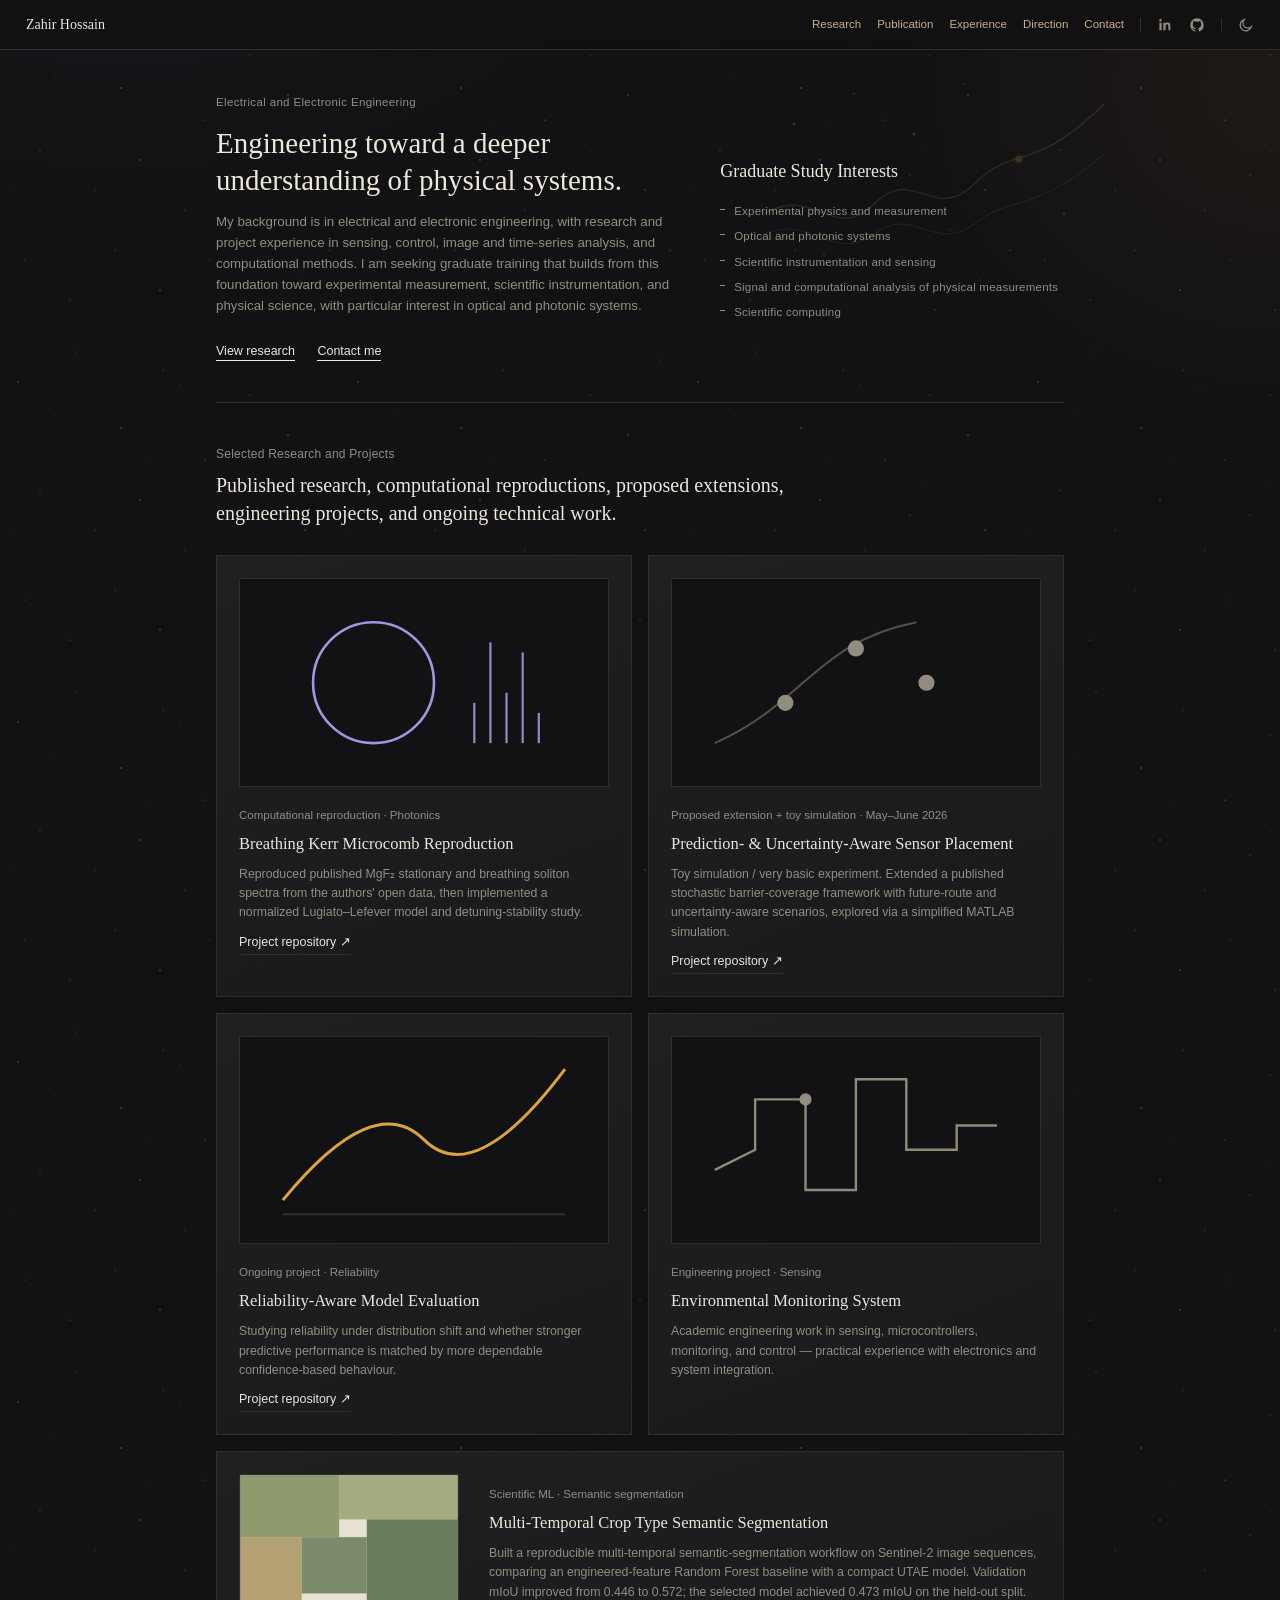
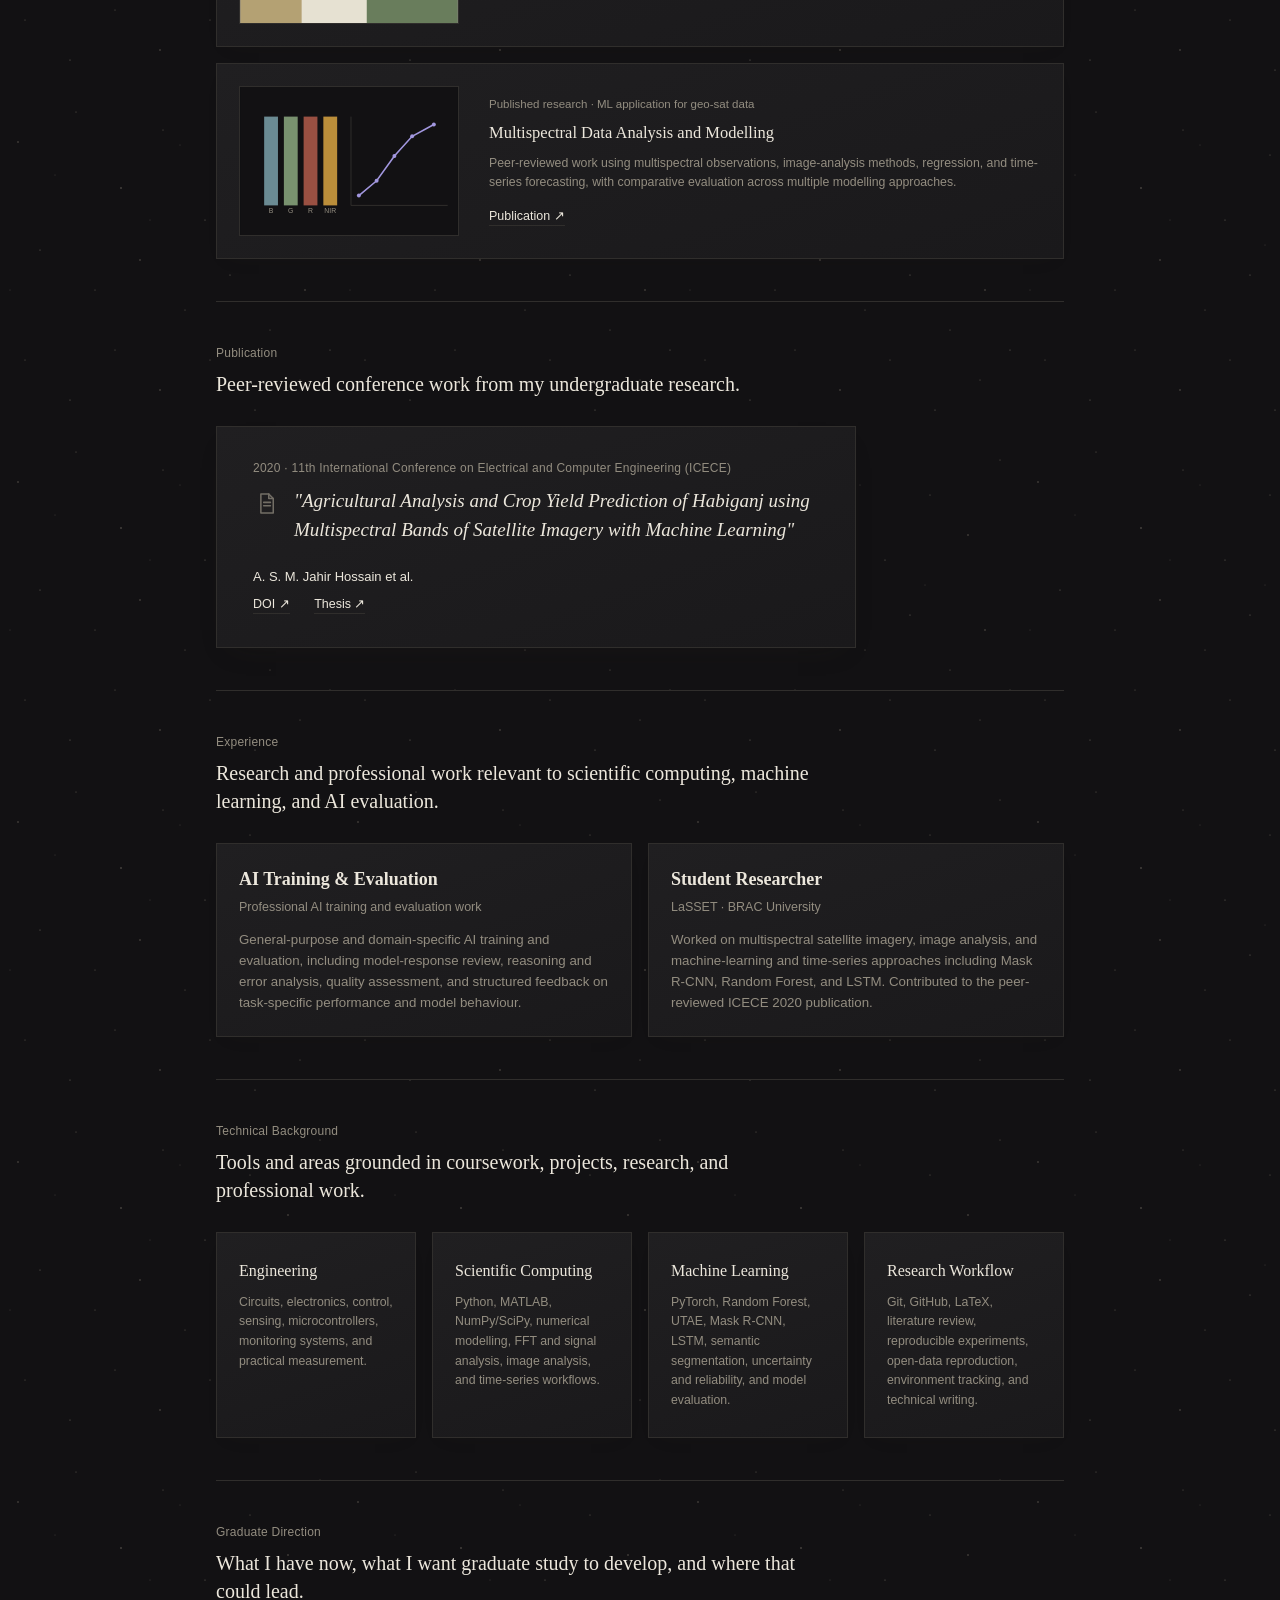
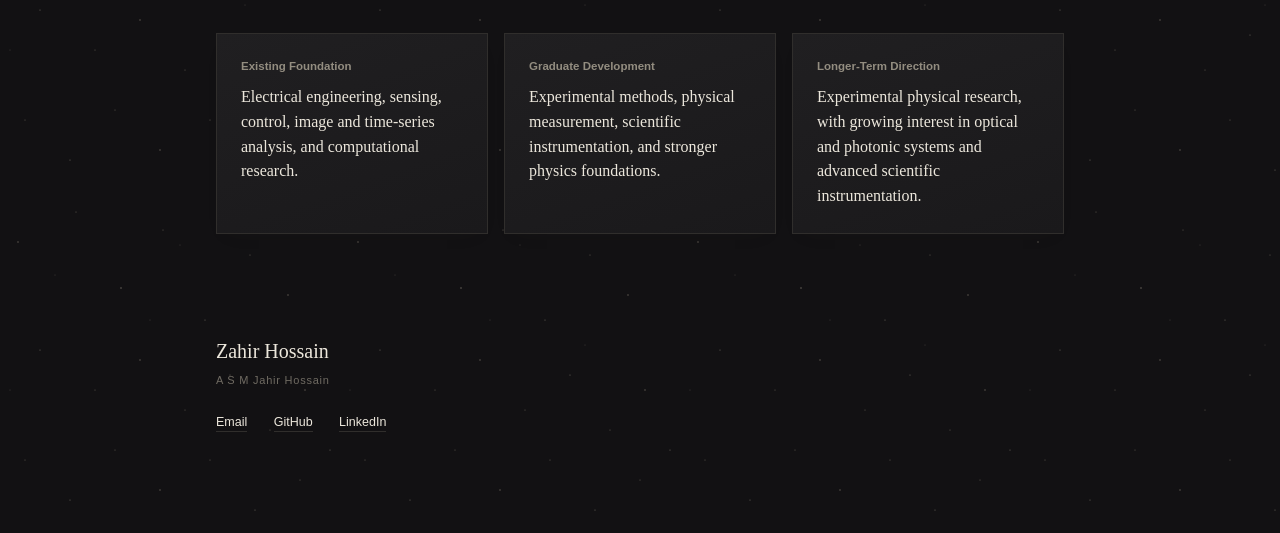
==== index.html @ 8ed525c3 "Refine publication icon and footer name styling" ====
<!DOCTYPE html>
<html lang="en" data-theme="dark">
<head>
<meta charset="UTF-8">
<title>Zahir Hossain</title>
<style>
  :root{
    --bg:#f1e9d3;
    --bg-2:#ebe0c1;
    --panel:#f9f4e5;
    --panel-2:#f5eeda;
    --ink:#2b2216;
    --ink-soft:#6b5c42;
    --rule:#ddd0ac;
    --sage:#5b7360;
    --violet:#7266ab;
    --amber:#a1702e;
    --clayblue:#4f6a72;
  }
  html[data-theme="dark"]{
    --bg:#121113;
    --bg-2:#0c0b0d;
    --panel:#1a191b;
    --panel-2:#201f21;
    --ink:#ece7dc;
    --ink-soft:#938d80;
    --rule:#302e2c;
    --sage:#8ba87f;
    --violet:#a297df;
    --amber:#d9a441;
    --clayblue:#7ba0aa;
  }
  *{box-sizing:border-box;}
  html{scroll-behavior:smooth;}
  body{
    margin:0;color:var(--ink);font-family:-apple-system,"Helvetica Neue",Arial,sans-serif;line-height:1.5;
    background:
      radial-gradient(ellipse 900px 500px at 10% -10%, rgba(114,102,171,0.06), transparent 55%),
      radial-gradient(ellipse 700px 600px at 100% 10%, rgba(184,133,58,0.07), transparent 55%),
      var(--bg);
    background-attachment:fixed;
    transition:background-color .2s, color .2s;
    position:relative;
  }
  body::before{
    content:"";position:absolute;top:0;left:0;right:0;bottom:0;z-index:0;pointer-events:none;
    opacity:0.1;
    background-image:url("[data-uri]");
    background-repeat:repeat;
    background-size:150px 150px;
    mix-blend-mode:multiply;
  }
  body::after{
    content:"";position:absolute;top:0;left:0;right:0;bottom:0;z-index:0;pointer-events:none;
    background:
      radial-gradient(ellipse 70% 50% at 8% 12%, rgba(120,90,45,0.06), transparent 60%),
      radial-gradient(ellipse 60% 45% at 92% 85%, rgba(120,90,45,0.05), transparent 60%),
      radial-gradient(ellipse 55% 40% at 88% 15%, rgba(120,90,45,0.04), transparent 55%),
      radial-gradient(ellipse 90% 70% at 50% 100%, transparent 50%, rgba(90,70,35,0.08) 100%),
      radial-gradient(ellipse 90% 70% at 50% 0%, transparent 50%, rgba(90,70,35,0.06) 100%),
      radial-gradient(ellipse 75% 100% at 0% 50%, transparent 55%, rgba(90,70,35,0.05) 100%),
      radial-gradient(ellipse 75% 100% at 100% 50%, transparent 55%, rgba(90,70,35,0.05) 100%);
  }
  html[data-theme="dark"] body::after{background:none;}
  html[data-theme="dark"] body::before{
    opacity:0.9;
    mix-blend-mode:normal;
    background-image:url("[data-uri]");
    background-repeat:repeat;
    background-size:360px 360px;
  }
  html[data-theme="dark"] body::before{
    opacity:0.65;
    background-image:url("[data-uri]");
    background-repeat:repeat;
    background-size:340px 340px;
  }
  .topnav, .wrap{position:relative;z-index:1;}
  .wrap{max-width:900px;margin:0 auto;padding:0 26px;}
  a{color:inherit;}

  /* ===== top sticky nav ===== */
  .topnav{
    position:sticky;top:0;z-index:20;
    display:flex;justify-content:space-between;align-items:center;
    padding:14px 26px;
    background:rgba(242,240,234,0.82);
    backdrop-filter:blur(10px);
    -webkit-backdrop-filter:blur(10px);
    border-bottom:1px solid var(--rule);
  }
  html[data-theme="dark"] .topnav{background:rgba(18,17,19,0.82);}
  .topnav .name{font-family:"Iowan Old Style",Georgia,serif;font-size:14px;white-space:nowrap;}
  .topnav nav{display:flex;align-items:center;gap:16px;font-size:11.5px;flex-wrap:wrap;}
  .topnav nav a{text-decoration:none;color:#5b4636;}
  .topnav nav a:hover{color:#3f2f22;}
  html[data-theme="dark"] .topnav nav a{color:#c9ad8b;}
  html[data-theme="dark"] .topnav nav a:hover{color:#ecd9bc;}
  .topnav nav .sep{width:1px;height:14px;background:var(--rule);}
  .icon-link{display:flex;align-items:center;}
  .icon-link svg{width:16px;height:16px;fill:var(--ink-soft);stroke:none;}
  .icon-link:hover svg{fill:var(--ink);}
  .theme-toggle{
    background:none;border:none;cursor:pointer;padding:0;
    display:flex;align-items:center;justify-content:center;
  }
  .theme-toggle svg{width:16px;height:16px;stroke:var(--ink-soft);}
  .theme-toggle:hover svg{stroke:var(--ink);}

  main{padding:0;}

  .hero{padding:44px 0 40px;max-width:900px;position:relative;}
  .hero-grid{display:grid;grid-template-columns:1.35fr 1fr;gap:40px;align-items:stretch;position:relative;}
  .hero-left{max-width:560px;}
  .hero .field{font-size:11.5px;color:var(--ink-soft);letter-spacing:0.03em;margin:0 0 14px;}
  .hero h1{font-family:"Iowan Old Style",Georgia,serif;font-size:clamp(24px,3vw,29px);font-weight:400;line-height:1.28;margin:0 0 12px;}
  .hero p.lede{font-size:13.3px;color:var(--ink-soft);margin:0 0 22px;line-height:1.58;}
  .hero .cta a{font-size:12.5px;text-decoration:none;margin-right:18px;border-bottom:1px solid var(--ink);padding-bottom:2px;}

  .hero-right{position:relative;padding-top:64px;display:flex;flex-direction:column;justify-content:flex-start;}
  .hero-right .grad-wave{
    position:absolute;top:-30px;right:-40px;width:340px;height:220px;
    opacity:0.22;pointer-events:none;z-index:0;
  }
  .hero-right .grad-tag{
    position:relative;z-index:1;
    font-family:"Iowan Old Style",Georgia,serif;font-size:18px;color:var(--ink);
    margin:0 0 18px;
  }
    .hero .interests{position:relative;z-index:1;display:flex;flex-direction:column;gap:8px;padding:0;list-style:none;margin:0;}
  .hero .interests li{
    font-size:11.5px;color:var(--ink-soft);letter-spacing:0.02em;
    padding-left:14px;position:relative;
  }
  .hero .interests li::before{content:"";position:absolute;left:0;top:6px;width:5px;height:1px;background:var(--ink-soft);}

  section{padding:42px 0;border-top:1px solid var(--rule);}
  .section-label{font-size:12px;color:var(--ink-soft);margin:0 0 8px;letter-spacing:0.02em;}
  .section-title{font-family:"Iowan Old Style",Georgia,serif;font-size:20px;font-weight:400;margin:0 0 28px;max-width:600px;line-height:1.4;}

  @media (max-width:760px){
    .hero-grid{grid-template-columns:1fr;}
    .hero-right .grad-wave{display:none;}
  }

  .entries{display:grid;grid-template-columns:1fr 1fr;gap:16px;}
  .entry{
    background:linear-gradient(160deg,var(--panel-2),var(--panel));
    border:1px solid var(--rule);padding:22px;display:flex;flex-direction:column;
    box-shadow:0 8px 18px -14px rgba(40,35,25,0.25);
  }
  .entry.wide{grid-column:1/-1;flex-direction:row;gap:30px;align-items:center;}
  .entry .diagram{width:100%;aspect-ratio:16/9;background:var(--bg);border:1px solid var(--rule);display:flex;align-items:center;justify-content:center;margin-bottom:20px;box-shadow:inset 0 1px 3px rgba(0,0,0,0.04);}
  .entry.wide .diagram{width:220px;height:150px;aspect-ratio:auto;flex:none;margin-bottom:0;}
  .entry .diagram svg,.entry .diagram .imgs{width:88%;height:88%;}
  .entry.wide .diagram svg,.entry.wide .diagram .imgs{width:100%;height:100%;}
  .entry .cat{font-size:11.5px;color:var(--ink-soft);margin-bottom:8px;}
  .entry h3{font-family:"Iowan Old Style",Georgia,serif;font-size:16.5px;font-weight:400;margin:0 0 8px;}
  .entry p{font-size:12.3px;line-height:1.58;color:var(--ink-soft);margin:0 0 10px;}
  .entry a.link{font-size:12.5px;text-decoration:none;border-bottom:1px solid var(--rule);padding-bottom:2px;align-self:flex-start;}
  .imgs{display:grid;grid-template-columns:1fr 1fr;gap:1px;background:var(--rule);width:100%;height:100%;}
  .imgs img{width:100%;height:100%;object-fit:cover;display:block;}
  .imgs.muted img{filter:grayscale(1) contrast(1.08) brightness(1.05) sepia(0.18);opacity:0.9;}

  .pub{
    max-width:640px;background:linear-gradient(160deg,var(--panel-2),var(--panel));
    border:1px solid var(--rule);padding:32px 36px;position:relative;
    box-shadow:0 12px 28px -16px rgba(40,35,25,0.25);
  }
  .pub .venue-year{font-size:12px;color:var(--ink-soft);margin:0 0 10px;letter-spacing:0.02em;}
  .pub h3{font-family:"Iowan Old Style",Georgia,serif;font-style:italic;font-size:19px;font-weight:400;line-height:1.5;margin:0 0 10px;}
  .pub .paper-title{display:flex;align-items:flex-start;gap:14px;}
  .pub .paper-icon{width:27px;height:27px;flex:0 0 27px;margin-top:3px;color:var(--ink-soft);opacity:.72;}
  .pub .paper-icon svg{width:100%;height:100%;fill:none;stroke:currentColor;stroke-width:1.35;stroke-linecap:round;stroke-linejoin:round;}
  .pub .paper-title h3{margin:0 0 10px;}
  .pub .authors{font-size:13px;color:var(--ink);margin-bottom:4px;}
  .pub .meta{font-size:12.5px;color:var(--ink-soft);margin-bottom:18px;}
  .pub .links a{font-size:12.5px;text-decoration:none;border-bottom:1px solid var(--rule);padding-bottom:2px;margin-right:20px;}

  .exp-grid{display:grid;grid-template-columns:1fr 1fr;gap:16px;}
  .exp-item{background:linear-gradient(160deg,var(--panel-2),var(--panel));border:1px solid var(--rule);padding:22px;box-shadow:0 8px 18px -14px rgba(40,35,25,0.25);position:relative;}
  .exp-item .role{font-family:"Iowan Old Style",Georgia,serif;font-size:18px;margin:0 0 4px;}
  .exp-item .org{font-size:12.5px;color:var(--ink-soft);margin-bottom:12px;}
  .exp-item p{font-size:13.3px;color:var(--ink-soft);line-height:1.6;margin:0;}

  .background-grid{display:grid;grid-template-columns:repeat(4,1fr);gap:16px;}
  .bg-item{background:linear-gradient(160deg,var(--panel-2),var(--panel));border:1px solid var(--rule);padding:26px 22px;box-shadow:0 8px 18px -14px rgba(40,35,25,0.25);}
  .bg-item h4{font-family:"Iowan Old Style",Georgia,serif;font-size:16px;margin:0 0 10px;font-weight:400;}
  .bg-item p{font-size:12.3px;color:var(--ink-soft);line-height:1.6;margin:0;}

  .direction-list{display:grid;grid-template-columns:repeat(3,1fr);gap:16px;}
  .direction-list > div{background:linear-gradient(160deg,var(--panel-2),var(--panel));border:1px solid var(--rule);padding:24px;box-shadow:0 8px 18px -14px rgba(40,35,25,0.25);}
  .direction-list h4{font-size:11.5px;color:var(--ink-soft);margin:0 0 10px;}
  .direction-list p{font-family:"Iowan Old Style",Georgia,serif;font-size:16px;margin:0;line-height:1.55;}

  footer{padding:60px 0 100px;position:relative;}
  footer .name{font-family:"Iowan Old Style",Georgia,serif;font-size:20px;margin:0 0 6px;}
  footer .alt-name{font-size:11px;letter-spacing:.07em;color:var(--ink-soft);opacity:.72;margin:0 0 20px;}
  footer .role{font-size:12.5px;color:var(--ink-soft);margin-bottom:22px;}
  footer a{font-size:12.5px;text-decoration:none;border-bottom:1px solid var(--rule);padding-bottom:2px;margin-right:22px;}

  @media (max-width:900px){
    .entries,.exp-grid,.background-grid{grid-template-columns:1fr;}
    .entry.wide{flex-direction:column;align-items:flex-start;}
    .direction-list{grid-template-columns:1fr;}
    .topnav{flex-direction:column;align-items:flex-start;gap:12px;}
    .topnav nav{gap:14px;}
  }
</style>
</head>
<body>

<header class="topnav">
  <div class="name">Zahir Hossain</div>
  <nav>
    <a href="#research">Research</a>
    <a href="#publication">Publication</a>
    <a href="#experience">Experience</a>
    <a href="#direction">Direction</a>
    <a href="#contact">Contact</a>
    <span class="sep"></span>
    <a class="icon-link" href="https://bd.linkedin.com/in/jahir-hossain" aria-label="LinkedIn">
      <svg viewBox="0 0 24 24"><path d="M6.94 8.5H3.56V20h3.38V8.5ZM5.25 6.94a1.94 1.94 0 1 0 0-3.88 1.94 1.94 0 0 0 0 3.88ZM20.44 20h-3.38v-5.9c0-1.4-.03-3.2-1.95-3.2-1.96 0-2.26 1.53-2.26 3.1V20h-3.38V8.5h3.24v1.57h.05c.45-.85 1.56-1.75 3.21-1.75 3.43 0 4.06 2.26 4.06 5.2V20Z"/></svg>
    </a>
    <a class="icon-link" href="https://github.com/Zahir-Hossain" aria-label="GitHub">
      <svg viewBox="0 0 24 24"><path d="M12 2C6.48 2 2 6.58 2 12.2c0 4.5 2.87 8.32 6.84 9.67.5.1.68-.22.68-.49v-1.9c-2.78.62-3.37-1.38-3.37-1.38-.46-1.2-1.11-1.52-1.11-1.52-.9-.63.07-.62.07-.62 1 .07 1.53 1.05 1.53 1.05.89 1.56 2.34 1.11 2.91.85.09-.66.35-1.11.63-1.37-2.22-.26-4.56-1.14-4.56-5.06 0-1.12.39-2.03 1.03-2.75-.1-.26-.45-1.32.1-2.75 0 0 .84-.28 2.75 1.05a9.3 9.3 0 0 1 5 0c1.9-1.33 2.74-1.05 2.74-1.05.56 1.43.21 2.49.1 2.75.65.72 1.03 1.63 1.03 2.75 0 3.93-2.35 4.79-4.58 5.05.36.32.68.94.68 1.9v2.82c0 .27.18.6.69.49A10.02 10.02 0 0 0 22 12.2C22 6.58 17.52 2 12 2Z"/></svg>
    </a>
    <span class="sep"></span>
    <button class="theme-toggle" id="themeToggle" aria-label="Toggle dark mode" type="button">
      <svg id="iconSun" viewBox="0 0 24 24" fill="none" stroke-width="1.8" stroke-linecap="round"><circle cx="12" cy="12" r="4.2"/><path d="M12 2.5v2.4M12 19v2.4M4.9 4.9l1.7 1.7M17.4 17.4l1.7 1.7M2.5 12h2.4M19 12h2.4M4.9 19l1.7-1.7M17.4 6.6l1.7-1.7"/></svg>
      <svg id="iconMoon" viewBox="0 0 24 24" fill="none" stroke-width="1.8" stroke-linecap="round" style="display:none;"><path d="M20 14.5A8.5 8.5 0 1 1 9.5 4a6.6 6.6 0 0 0 10.5 10.5Z"/></svg>
    </button>
  </nav>
</header>

<div class="wrap">
  <main>

    <div class="hero">
      <div class="hero-grid">
        <div class="hero-left">
          <p class="field">Electrical and Electronic Engineering</p>
          <h1>Engineering toward a deeper understanding of physical systems.</h1>
          <p class="lede">My background is in electrical and electronic engineering, with research and project experience in sensing, control, image and time-series analysis, and computational methods. I am seeking graduate training that builds from this foundation toward experimental measurement, scientific instrumentation, and physical science, with particular interest in optical and photonic systems.</p>
          <div class="cta">
            <a href="#research">View research</a>
            <a href="mailto:hossainzahir2009@gmail.com">Contact me</a>
          </div>
        </div>
        <div class="hero-right">
          <svg class="grad-wave" viewBox="0 0 340 220" preserveAspectRatio="none">
            <defs>
              <filter id="photonGlow" x="-100%" y="-100%" width="300%" height="300%">
                <feGaussianBlur stdDeviation="2.2" result="blur"/>
                <feMerge><feMergeNode in="blur"/><feMergeNode in="SourceGraphic"/></feMerge>
              </filter>
            </defs>
            <path d="M0,150 C50,120 70,180 110,140 C150,100 170,160 210,120 C250,80 270,110 340,40"
              fill="none" stroke="#938d80" stroke-width="1.3" opacity="0.85"/>
            <path d="M0,170 C50,150 70,200 110,170 C150,140 170,190 210,160 C250,130 270,150 340,90"
              fill="none" stroke="#938d80" stroke-width="0.9" opacity="0.7"/>
            <circle cx="255" cy="95" r="3.2" fill="#d9a441" filter="url(#photonGlow)"/>
            <g fill="#938d80">
              <circle cx="30" cy="60" r="1.4"/><circle cx="90" cy="30" r="1.1"/>
              <circle cx="150" cy="70" r="1.5"/><circle cx="200" cy="20" r="1.1"/>
              <circle cx="300" cy="150" r="1.4"/><circle cx="60" cy="190" r="1.1"/>
            </g>
          </svg>
          <p class="grad-tag">Graduate Study Interests</p>
          <ul class="interests">
            <li>Experimental physics and measurement</li>
            <li>Optical and photonic systems</li>
            <li>Scientific instrumentation and sensing</li>
            <li>Signal and computational analysis of physical measurements</li>
            <li>Scientific computing</li>
          </ul>
        </div>
      </div>
    </div>

    <section id="research">
      <p class="section-label">Selected Research and Projects</p>
      <h2 class="section-title">Published research, computational reproductions, proposed extensions, engineering projects, and ongoing technical work.</h2>

      <div class="entries">
        <div class="entry">
          <div class="diagram">
            <svg viewBox="0 0 160 90">
              <circle cx="55" cy="45" r="30" fill="none" stroke="var(--violet)" stroke-width="1.3"/>
              <g stroke="var(--violet)" stroke-width="1.1" opacity="0.9">
                <line x1="105" y1="75" x2="105" y2="55"/><line x1="113" y1="75" x2="113" y2="25"/>
                <line x1="121" y1="75" x2="121" y2="50"/><line x1="129" y1="75" x2="129" y2="30"/>
                <line x1="137" y1="75" x2="137" y2="60"/>
              </g>
            </svg>
          </div>
          <div class="cat">Computational reproduction · Photonics</div>
          <h3>Breathing Kerr Microcomb Reproduction</h3>
          <p>Reproduced published MgF₂ stationary and breathing soliton spectra from the authors' open data, then implemented a normalized Lugiato–Lefever model and detuning-stability study.</p>
          <a class="link" href="https://github.com/Zahir-Hossain/microcomb-breather-reproduction">Project repository ↗</a>
        </div>

        <div class="entry">
          <div class="diagram">
            <svg viewBox="0 0 160 90">
              <path d="M10,75 C55,55 60,25 110,15" fill="none" stroke="var(--ink-soft)" stroke-width="1" opacity="0.5"/>
              <g fill="var(--ink-soft)"><circle cx="45" cy="55" r="4"/><circle cx="80" cy="28" r="4"/><circle cx="115" cy="45" r="4"/></g>
            </svg>
          </div>
          <div class="cat">Proposed extension + toy simulation · May–June 2026</div>
          <h3>Prediction- &amp; Uncertainty-Aware Sensor Placement</h3>
          <p>Toy simulation / very basic experiment. Extended a published stochastic barrier-coverage framework with future-route and uncertainty-aware scenarios, explored via a simplified MATLAB simulation.</p>
          <a class="link" href="https://github.com/Zahir-Hossain/stochastic-sensor-placement-extension">Project repository ↗</a>
        </div>

        <div class="entry">
          <div class="diagram">
            <svg viewBox="0 0 160 90">
              <path d="M10,75 Q55,20 80,45 T150,10" fill="none" stroke="var(--amber)" stroke-width="1.5"/>
              <line x1="10" y1="82" x2="150" y2="82" stroke="var(--rule)" stroke-width="1"/>
            </svg>
          </div>
          <div class="cat">Ongoing project · Reliability</div>
          <h3>Reliability-Aware Model Evaluation</h3>
          <p>Studying reliability under distribution shift and whether stronger predictive performance is matched by more dependable confidence-based behaviour.</p>
          <a class="link" href="https://github.com/Zahir-Hossain/geospatial-ai-reliability">Project repository ↗</a>
        </div>

        <div class="entry">
          <div class="diagram">
            <svg viewBox="0 0 160 90">
              <polyline points="10,60 30,50 30,25 55,25 55,70 80,70 80,15 105,15 105,50 130,50 130,38 150,38" fill="none" stroke="#8f8a78" stroke-width="1.2"/>
              <circle cx="55" cy="25" r="3" fill="var(--ink-soft)"/>
            </svg>
          </div>
          <div class="cat">Engineering project · Sensing</div>
          <h3>Environmental Monitoring System</h3>
          <p>Academic engineering work in sensing, microcontrollers, monitoring, and control — practical experience with electronics and system integration.</p>
        </div>

        <div class="entry wide">
          <div class="diagram">
            <svg viewBox="0 0 220 150">
              <rect x="0" y="0" width="220" height="150" fill="#e6e1d2"/>
              <rect x="0" y="0" width="100" height="63" fill="#8f9a6e"/>
              <rect x="100" y="0" width="120" height="45" fill="#a4ac82"/>
              <rect x="0" y="63" width="62" height="87" fill="#b4a173"/>
              <rect x="62" y="63" width="66" height="57" fill="#7c8a6c"/>
              <rect x="128" y="45" width="92" height="105" fill="#697d5c"/>
            </svg>
          </div>
          <div>
            <div class="cat">Scientific ML · Semantic segmentation</div>
            <h3>Multi-Temporal Crop Type Semantic Segmentation</h3>
            <p>Built a reproducible multi-temporal semantic-segmentation workflow on Sentinel-2 image sequences, comparing an engineered-feature Random Forest baseline with a compact UTAE model. Validation mIoU improved from 0.446 to 0.572; the selected model achieved 0.473 mIoU on the held-out split.</p>
          </div>
        </div>

        <div class="entry wide">
          <div class="diagram">
            <svg viewBox="0 0 220 150">
              <rect x="0" y="0" width="220" height="150" fill="var(--bg)"/>
              <!-- band stack: Blue / Green / Red / NIR -->
              <g>
                <rect x="24" y="30" width="14" height="90" fill="var(--clayblue)" opacity="0.85"/>
                <rect x="44" y="30" width="14" height="90" fill="var(--sage)" opacity="0.85"/>
                <rect x="64" y="30" width="14" height="90" fill="#b25b4a" opacity="0.85"/>
                <rect x="84" y="30" width="14" height="90" fill="var(--amber)" opacity="0.85"/>
              </g>
              <g font-family="-apple-system,Arial,sans-serif" font-size="7" fill="var(--ink-soft)">
                <text x="31" y="128" text-anchor="middle">B</text>
                <text x="51" y="128" text-anchor="middle">G</text>
                <text x="71" y="128" text-anchor="middle">R</text>
                <text x="91" y="128" text-anchor="middle">NIR</text>
              </g>
              <!-- reflectance curve -->
              <polyline points="120,110 138,95 156,70 174,50 196,38" fill="none" stroke="var(--violet)" stroke-width="1.6"/>
              <g fill="var(--violet)"><circle cx="120" cy="110" r="2"/><circle cx="138" cy="95" r="2"/><circle cx="156" cy="70" r="2"/><circle cx="174" cy="50" r="2"/><circle cx="196" cy="38" r="2"/></g>
              <line x1="112" y1="120" x2="210" y2="120" stroke="var(--rule)" stroke-width="1"/>
              <line x1="112" y1="30" x2="112" y2="120" stroke="var(--rule)" stroke-width="1"/>
            </svg>
          </div>
          <div>
            <div class="cat">Published research · ML application for geo-sat data</div>
            <h3>Multispectral Data Analysis and Modelling</h3>
            <p>Peer-reviewed work using multispectral observations, image-analysis methods, regression, and time-series forecasting, with comparative evaluation across multiple modelling approaches.</p>
            <a class="link" href="#publication">Publication ↗</a>
          </div>
        </div>
      </div>
    </section>

    <section id="publication">
      <p class="section-label">Publication</p>
      <h2 class="section-title">Peer-reviewed conference work from my undergraduate research.</h2>
      <div class="pub">
        <p class="venue-year">2020 · 11th International Conference on Electrical and Computer Engineering (ICECE)</p>
        <div class="paper-title">
          <span class="paper-icon" aria-hidden="true">
            <svg viewBox="0 0 24 24">
              <path d="M7 3.5h7l4 4v13H7z"/>
              <path d="M14 3.5v4h4"/>
              <path d="M9.5 11h6"/>
              <path d="M9.5 14h6"/>
            </svg>
          </span>
          <h3>"Agricultural Analysis and Crop Yield Prediction of Habiganj using Multispectral Bands of Satellite Imagery with Machine Learning"</h3>
        </div>
        <p class="authors">A. S. M. Jahir Hossain et al.</p>
        <div class="links">
          <a href="https://doi.org/10.1109/ICECE51571.2020.9393066">DOI ↗</a>
          <a href="https://dspace.bracu.ac.bd/items/7ebc33d1-5420-47a2-bc09-f81bcd222cdc">Thesis ↗</a>
        </div>
      </div>
    </section>

    <section id="experience">
      <p class="section-label">Experience</p>
      <h2 class="section-title">Research and professional work relevant to scientific computing, machine learning, and AI evaluation.</h2>
      <div class="exp-grid">
        <div class="exp-item">
          <h3 class="role">AI Training &amp; Evaluation</h3>
          <p class="org">Professional AI training and evaluation work</p>
          <p>General-purpose and domain-specific AI training and evaluation, including model-response review, reasoning and error analysis, quality assessment, and structured feedback on task-specific performance and model behaviour.</p>
        </div>
        <div class="exp-item">
          <h3 class="role">Student Researcher</h3>
          <p class="org">LaSSET · BRAC University</p>
          <p>Worked on multispectral satellite imagery, image analysis, and machine-learning and time-series approaches including Mask R-CNN, Random Forest, and LSTM. Contributed to the peer-reviewed ICECE 2020 publication.</p>
        </div>
      </div>
    </section>

    <section>
      <p class="section-label">Technical Background</p>
      <h2 class="section-title">Tools and areas grounded in coursework, projects, research, and professional work.</h2>
      <div class="background-grid">
        <div class="bg-item"><h4>Engineering</h4><p>Circuits, electronics, control, sensing, microcontrollers, monitoring systems, and practical measurement.</p></div>
        <div class="bg-item"><h4>Scientific Computing</h4><p>Python, MATLAB, NumPy/SciPy, numerical modelling, FFT and signal analysis, image analysis, and time-series workflows.</p></div>
        <div class="bg-item"><h4>Machine Learning</h4><p>PyTorch, Random Forest, UTAE, Mask R-CNN, LSTM, semantic segmentation, uncertainty and reliability, and model evaluation.</p></div>
        <div class="bg-item"><h4>Research Workflow</h4><p>Git, GitHub, LaTeX, literature review, reproducible experiments, open-data reproduction, environment tracking, and technical writing.</p></div>
      </div>
    </section>

    <section id="direction">
      <p class="section-label">Graduate Direction</p>
      <h2 class="section-title">What I have now, what I want graduate study to develop, and where that could lead.</h2>
      <div class="direction-list">
        <div><h4>Existing Foundation</h4><p>Electrical engineering, sensing, control, image and time-series analysis, and computational research.</p></div>
        <div><h4>Graduate Development</h4><p>Experimental methods, physical measurement, scientific instrumentation, and stronger physics foundations.</p></div>
        <div><h4>Longer-Term Direction</h4><p>Experimental physical research, with growing interest in optical and photonic systems and advanced scientific instrumentation.</p></div>
      </div>
    </section>

    <footer id="contact">
      <p class="name">Zahir Hossain</p>
      <p class="alt-name">A S M Jahir Hossain</p>
      <a href="mailto:hossainzahir2009@gmail.com">Email</a>
      <a href="https://github.com/Zahir-Hossain">GitHub</a>
      <a href="https://bd.linkedin.com/in/jahir-hossain">LinkedIn</a>
    </footer>

  </main>
</div>

<script>
  const root = document.documentElement;
  const btn = document.getElementById('themeToggle');
  const sun = document.getElementById('iconSun');
  const moon = document.getElementById('iconMoon');
  function apply(theme){
    if(theme === 'dark'){ root.setAttribute('data-theme','dark'); sun.style.display='none'; moon.style.display='block'; }
    else { root.removeAttribute('data-theme'); sun.style.display='block'; moon.style.display='none'; }
  }
  const saved = localStorage.getItem('theme') || 'dark';
  apply(saved);
  btn.addEventListener('click', () => {
    const now = root.getAttribute('data-theme') === 'dark' ? 'light' : 'dark';
    apply(now);
    localStorage.setItem('theme', now);
  });
</script>
</body>
</html>
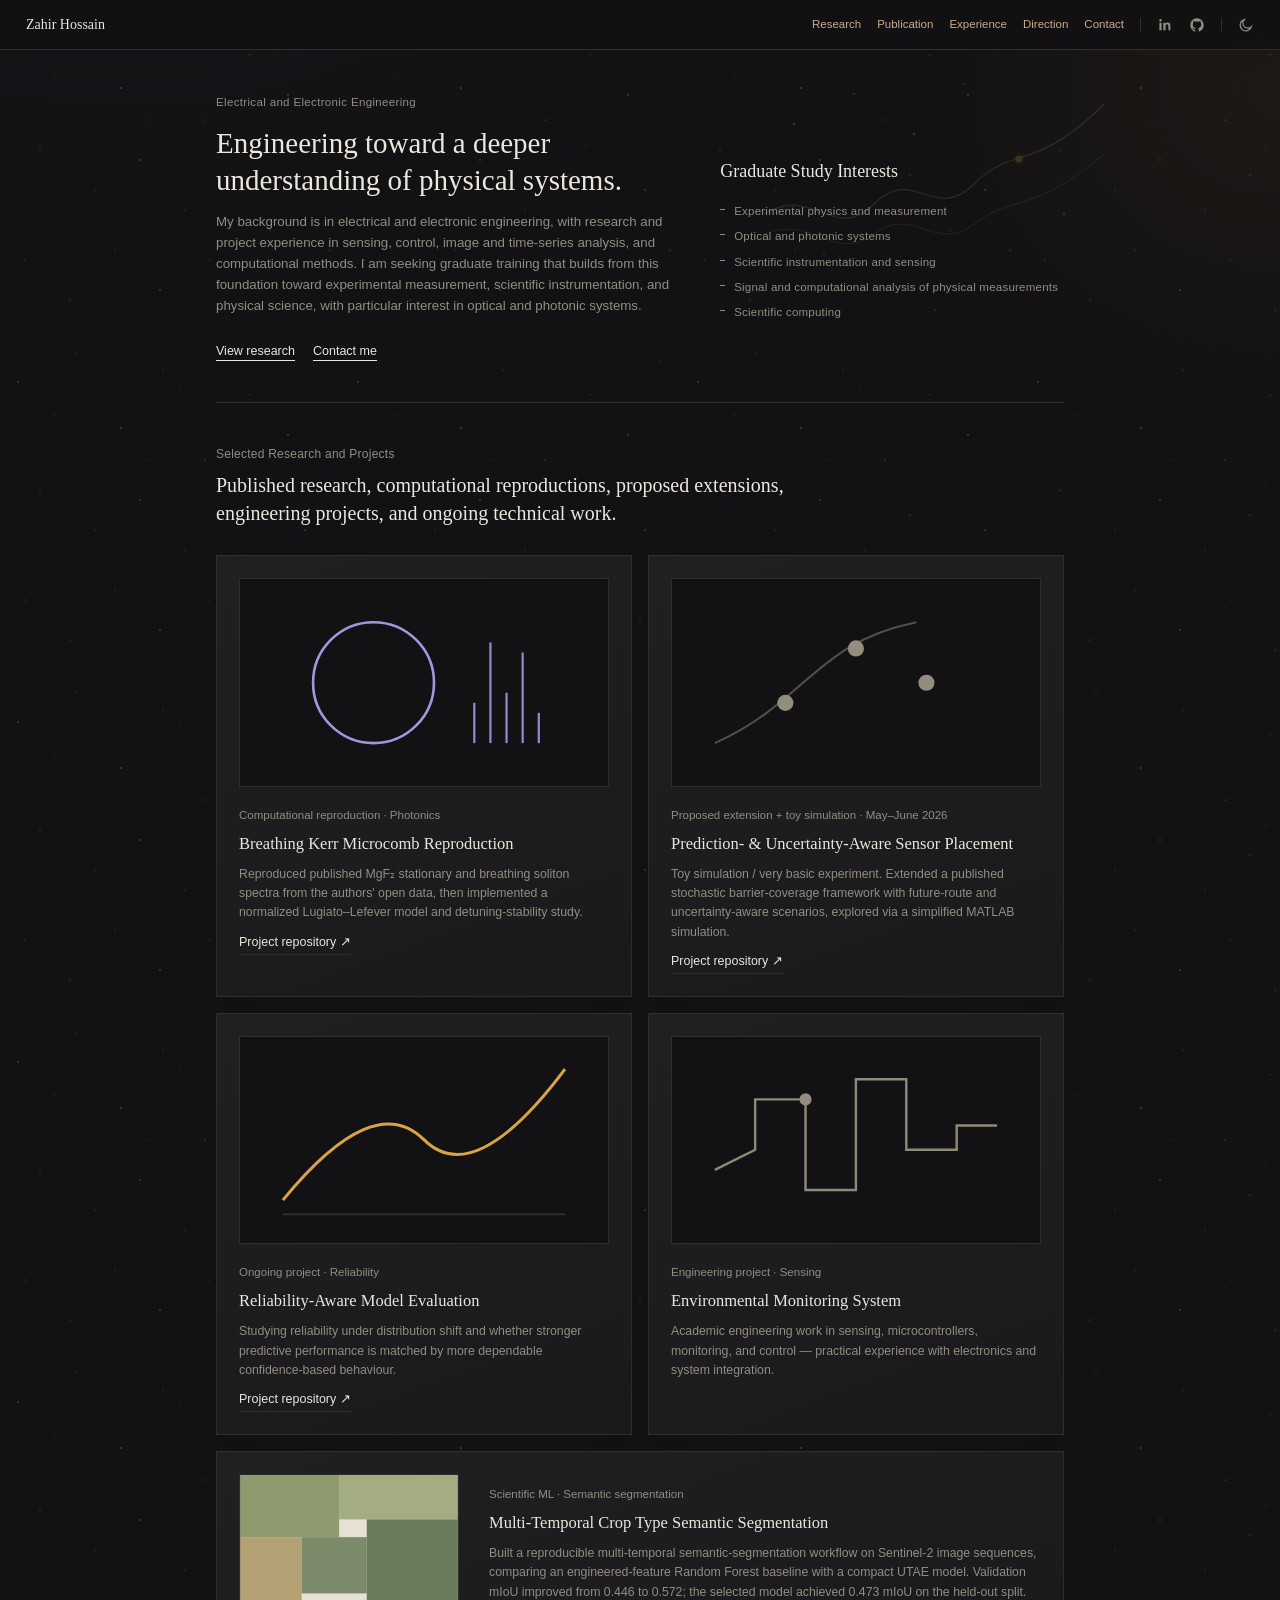
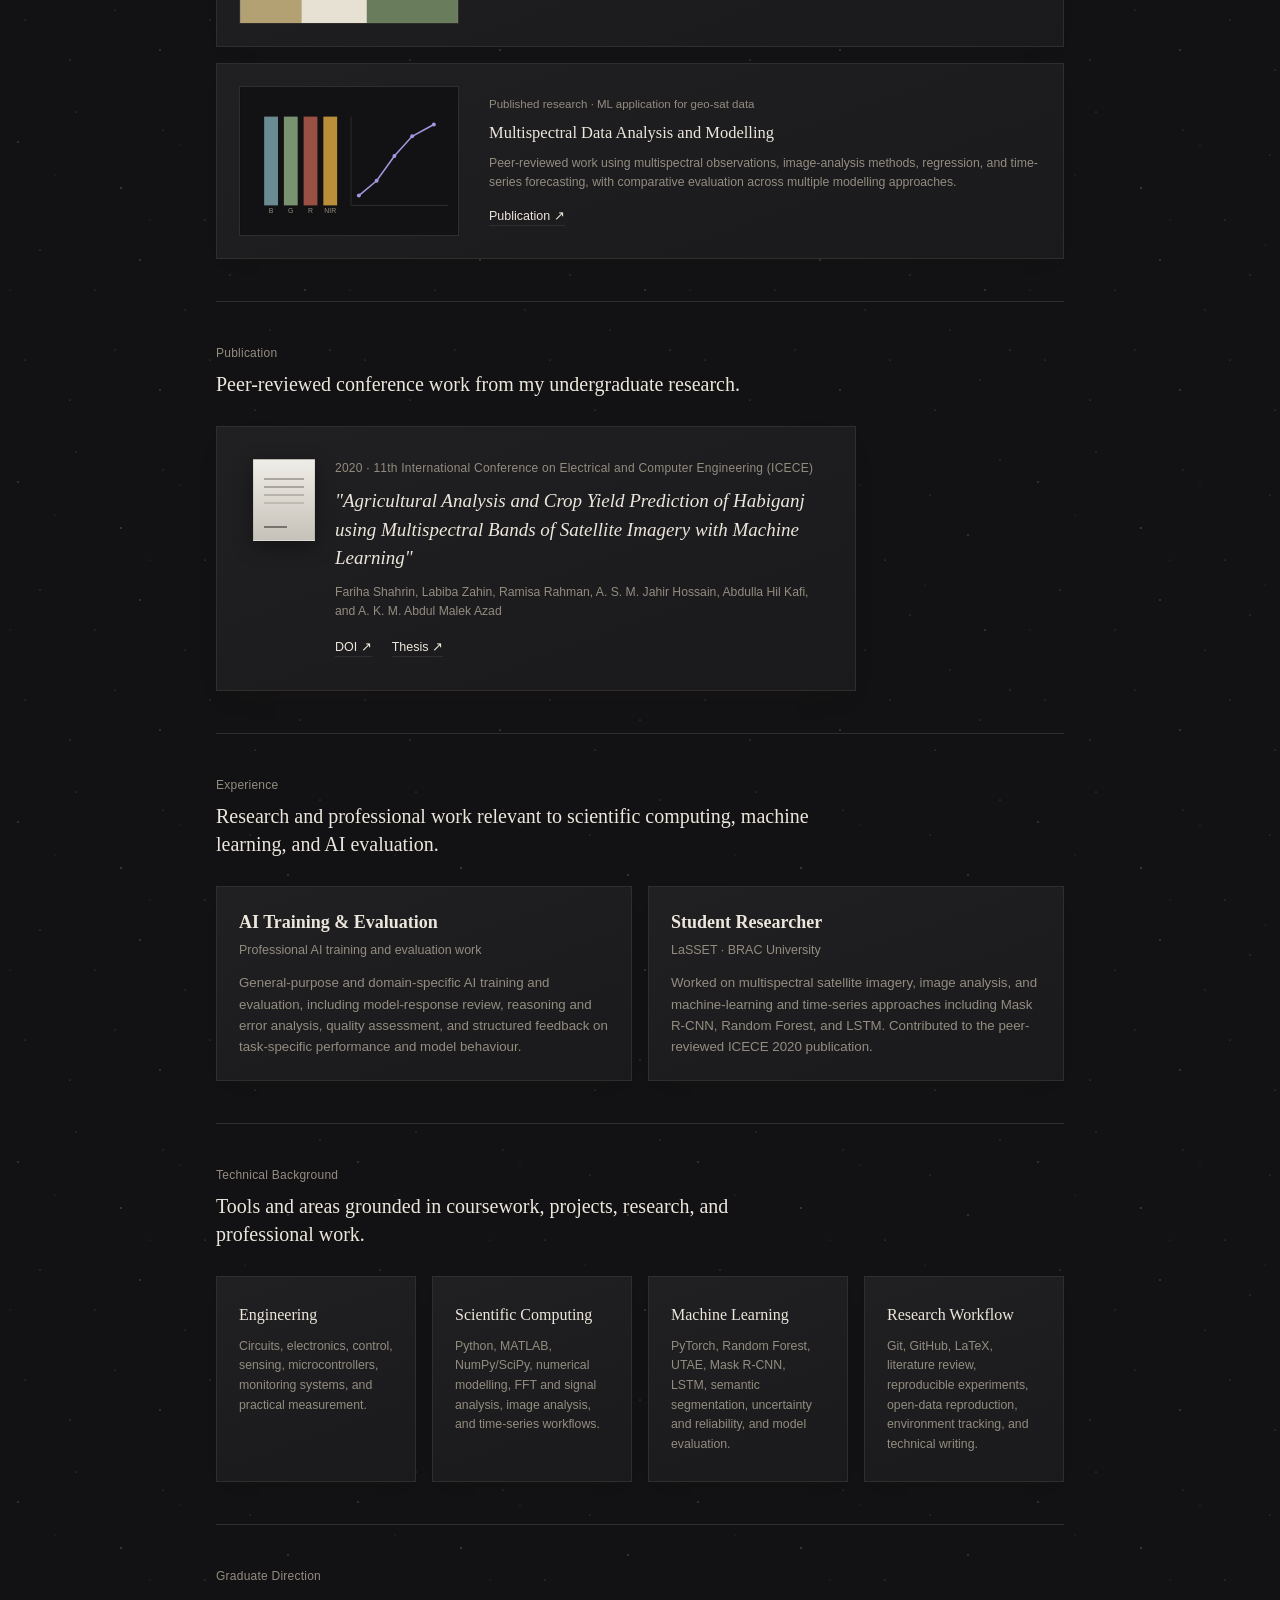
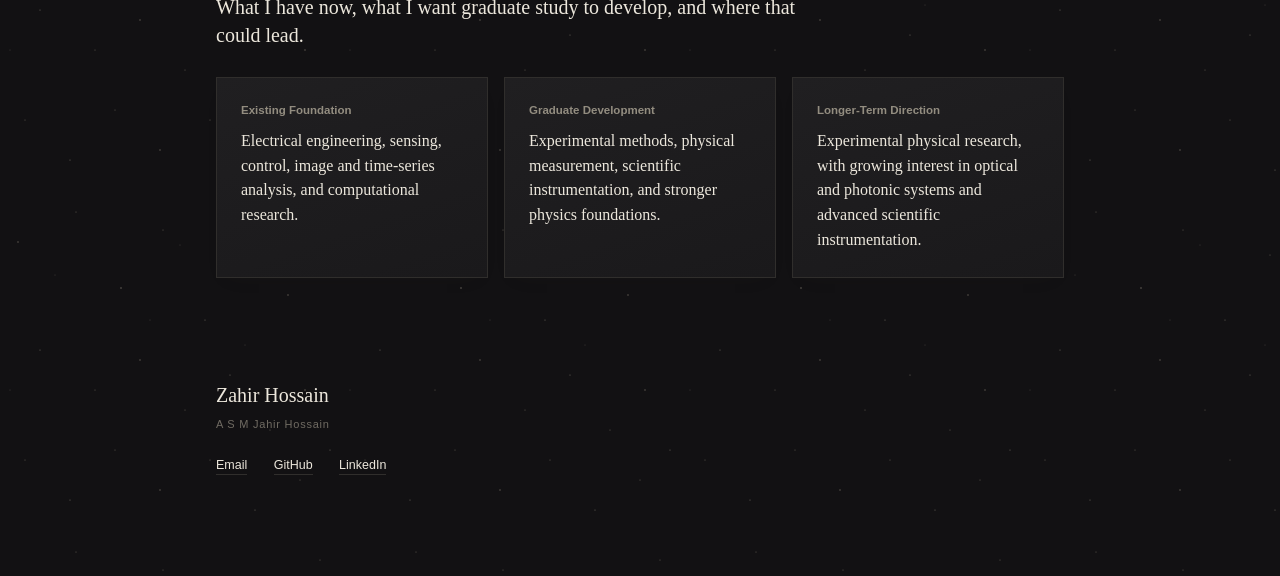
==== commit bc3138e5: "Restore paper thumbnail and full publication authors" ====
--- a/index.html
+++ b/index.html
@@ -79,7 +79,6 @@
   .wrap{max-width:900px;margin:0 auto;padding:0 26px;}
   a{color:inherit;}
 
-  /* ===== top sticky nav ===== */
   .topnav{
     position:sticky;top:0;z-index:20;
     display:flex;justify-content:space-between;align-items:center;
@@ -100,15 +99,11 @@
   .icon-link{display:flex;align-items:center;}
   .icon-link svg{width:16px;height:16px;fill:var(--ink-soft);stroke:none;}
   .icon-link:hover svg{fill:var(--ink);}
-  .theme-toggle{
-    background:none;border:none;cursor:pointer;padding:0;
-    display:flex;align-items:center;justify-content:center;
-  }
+  .theme-toggle{background:none;border:none;cursor:pointer;padding:0;display:flex;align-items:center;justify-content:center;}
   .theme-toggle svg{width:16px;height:16px;stroke:var(--ink-soft);}
   .theme-toggle:hover svg{stroke:var(--ink);}
 
   main{padding:0;}
-
   .hero{padding:44px 0 40px;max-width:900px;position:relative;}
   .hero-grid{display:grid;grid-template-columns:1.35fr 1fr;gap:40px;align-items:stretch;position:relative;}
   .hero-left{max-width:560px;}
@@ -116,39 +111,21 @@
   .hero h1{font-family:"Iowan Old Style",Georgia,serif;font-size:clamp(24px,3vw,29px);font-weight:400;line-height:1.28;margin:0 0 12px;}
   .hero p.lede{font-size:13.3px;color:var(--ink-soft);margin:0 0 22px;line-height:1.58;}
   .hero .cta a{font-size:12.5px;text-decoration:none;margin-right:18px;border-bottom:1px solid var(--ink);padding-bottom:2px;}
-
   .hero-right{position:relative;padding-top:64px;display:flex;flex-direction:column;justify-content:flex-start;}
-  .hero-right .grad-wave{
-    position:absolute;top:-30px;right:-40px;width:340px;height:220px;
-    opacity:0.22;pointer-events:none;z-index:0;
-  }
-  .hero-right .grad-tag{
-    position:relative;z-index:1;
-    font-family:"Iowan Old Style",Georgia,serif;font-size:18px;color:var(--ink);
-    margin:0 0 18px;
-  }
-    .hero .interests{position:relative;z-index:1;display:flex;flex-direction:column;gap:8px;padding:0;list-style:none;margin:0;}
-  .hero .interests li{
-    font-size:11.5px;color:var(--ink-soft);letter-spacing:0.02em;
-    padding-left:14px;position:relative;
-  }
+  .hero-right .grad-wave{position:absolute;top:-30px;right:-40px;width:340px;height:220px;opacity:0.22;pointer-events:none;z-index:0;}
+  .hero-right .grad-tag{position:relative;z-index:1;font-family:"Iowan Old Style",Georgia,serif;font-size:18px;color:var(--ink);margin:0 0 18px;}
+  .hero .interests{position:relative;z-index:1;display:flex;flex-direction:column;gap:8px;padding:0;list-style:none;margin:0;}
+  .hero .interests li{font-size:11.5px;color:var(--ink-soft);letter-spacing:0.02em;padding-left:14px;position:relative;}
   .hero .interests li::before{content:"";position:absolute;left:0;top:6px;width:5px;height:1px;background:var(--ink-soft);}
 
   section{padding:42px 0;border-top:1px solid var(--rule);}
   .section-label{font-size:12px;color:var(--ink-soft);margin:0 0 8px;letter-spacing:0.02em;}
   .section-title{font-family:"Iowan Old Style",Georgia,serif;font-size:20px;font-weight:400;margin:0 0 28px;max-width:600px;line-height:1.4;}
 
-  @media (max-width:760px){
-    .hero-grid{grid-template-columns:1fr;}
-    .hero-right .grad-wave{display:none;}
-  }
+  @media (max-width:760px){.hero-grid{grid-template-columns:1fr;}.hero-right .grad-wave{display:none;}}
 
   .entries{display:grid;grid-template-columns:1fr 1fr;gap:16px;}
-  .entry{
-    background:linear-gradient(160deg,var(--panel-2),var(--panel));
-    border:1px solid var(--rule);padding:22px;display:flex;flex-direction:column;
-    box-shadow:0 8px 18px -14px rgba(40,35,25,0.25);
-  }
+  .entry{background:linear-gradient(160deg,var(--panel-2),var(--panel));border:1px solid var(--rule);padding:22px;display:flex;flex-direction:column;box-shadow:0 8px 18px -14px rgba(40,35,25,0.25);}
   .entry.wide{grid-column:1/-1;flex-direction:row;gap:30px;align-items:center;}
   .entry .diagram{width:100%;aspect-ratio:16/9;background:var(--bg);border:1px solid var(--rule);display:flex;align-items:center;justify-content:center;margin-bottom:20px;box-shadow:inset 0 1px 3px rgba(0,0,0,0.04);}
   .entry.wide .diagram{width:220px;height:150px;aspect-ratio:auto;flex:none;margin-bottom:0;}
@@ -162,19 +139,16 @@
   .imgs img{width:100%;height:100%;object-fit:cover;display:block;}
   .imgs.muted img{filter:grayscale(1) contrast(1.08) brightness(1.05) sepia(0.18);opacity:0.9;}
 
-  .pub{
-    max-width:640px;background:linear-gradient(160deg,var(--panel-2),var(--panel));
-    border:1px solid var(--rule);padding:32px 36px;position:relative;
-    box-shadow:0 12px 28px -16px rgba(40,35,25,0.25);
-  }
+  .pub{max-width:640px;background:linear-gradient(160deg,var(--panel-2),var(--panel));border:1px solid var(--rule);padding:32px 36px;position:relative;box-shadow:0 12px 28px -16px rgba(40,35,25,0.25);}
+  .pub .paper-layout{display:grid;grid-template-columns:62px 1fr;gap:20px;align-items:start;}
+  .pub .paper-thumb{width:62px;height:82px;background:linear-gradient(180deg,#f1efe8,#c8c4ba);position:relative;box-shadow:0 5px 18px rgba(0,0,0,.18);border:1px solid rgba(0,0,0,.08);}
+  html[data-theme="dark"] .pub .paper-thumb{background:linear-gradient(180deg,#efede7,#c6c2b9);box-shadow:0 6px 20px rgba(0,0,0,.35);}
+  .pub .paper-thumb:before,.pub .paper-thumb:after{content:"";position:absolute;left:10px;right:10px;height:2px;background:#aaa69d;}
+  .pub .paper-thumb:before{top:18px;box-shadow:0 8px 0 #aaa69d,0 16px 0 #b8b3aa,0 24px 0 #c0bbb1;}
+  .pub .paper-thumb:after{bottom:12px;width:23px;right:auto;background:#77736d;}
   .pub .venue-year{font-size:12px;color:var(--ink-soft);margin:0 0 10px;letter-spacing:0.02em;}
   .pub h3{font-family:"Iowan Old Style",Georgia,serif;font-style:italic;font-size:19px;font-weight:400;line-height:1.5;margin:0 0 10px;}
-  .pub .paper-title{display:flex;align-items:flex-start;gap:14px;}
-  .pub .paper-icon{width:27px;height:27px;flex:0 0 27px;margin-top:3px;color:var(--ink-soft);opacity:.72;}
-  .pub .paper-icon svg{width:100%;height:100%;fill:none;stroke:currentColor;stroke-width:1.35;stroke-linecap:round;stroke-linejoin:round;}
-  .pub .paper-title h3{margin:0 0 10px;}
-  .pub .authors{font-size:13px;color:var(--ink);margin-bottom:4px;}
-  .pub .meta{font-size:12.5px;color:var(--ink-soft);margin-bottom:18px;}
+  .pub .authors{font-size:12.2px;line-height:1.55;color:var(--ink-soft);margin:0 0 14px;}
   .pub .links a{font-size:12.5px;text-decoration:none;border-bottom:1px solid var(--rule);padding-bottom:2px;margin-right:20px;}
 
   .exp-grid{display:grid;grid-template-columns:1fr 1fr;gap:16px;}
@@ -206,6 +180,7 @@
     .topnav{flex-direction:column;align-items:flex-start;gap:12px;}
     .topnav nav{gap:14px;}
   }
+  @media (max-width:560px){.pub .paper-layout{grid-template-columns:52px 1fr;gap:16px;}.pub .paper-thumb{width:52px;height:70px;}.pub{padding:26px 24px;}}
 </style>
 </head>
 <body>
@@ -242,38 +217,18 @@
           <p class="field">Electrical and Electronic Engineering</p>
           <h1>Engineering toward a deeper understanding of physical systems.</h1>
           <p class="lede">My background is in electrical and electronic engineering, with research and project experience in sensing, control, image and time-series analysis, and computational methods. I am seeking graduate training that builds from this foundation toward experimental measurement, scientific instrumentation, and physical science, with particular interest in optical and photonic systems.</p>
-          <div class="cta">
-            <a href="#research">View research</a>
-            <a href="mailto:hossainzahir2009@gmail.com">Contact me</a>
-          </div>
+          <div class="cta"><a href="#research">View research</a><a href="mailto:hossainzahir2009@gmail.com">Contact me</a></div>
         </div>
         <div class="hero-right">
           <svg class="grad-wave" viewBox="0 0 340 220" preserveAspectRatio="none">
-            <defs>
-              <filter id="photonGlow" x="-100%" y="-100%" width="300%" height="300%">
-                <feGaussianBlur stdDeviation="2.2" result="blur"/>
-                <feMerge><feMergeNode in="blur"/><feMergeNode in="SourceGraphic"/></feMerge>
-              </filter>
-            </defs>
-            <path d="M0,150 C50,120 70,180 110,140 C150,100 170,160 210,120 C250,80 270,110 340,40"
-              fill="none" stroke="#938d80" stroke-width="1.3" opacity="0.85"/>
-            <path d="M0,170 C50,150 70,200 110,170 C150,140 170,190 210,160 C250,130 270,150 340,90"
-              fill="none" stroke="#938d80" stroke-width="0.9" opacity="0.7"/>
+            <defs><filter id="photonGlow" x="-100%" y="-100%" width="300%" height="300%"><feGaussianBlur stdDeviation="2.2" result="blur"/><feMerge><feMergeNode in="blur"/><feMergeNode in="SourceGraphic"/></feMerge></filter></defs>
+            <path d="M0,150 C50,120 70,180 110,140 C150,100 170,160 210,120 C250,80 270,110 340,40" fill="none" stroke="#938d80" stroke-width="1.3" opacity="0.85"/>
+            <path d="M0,170 C50,150 70,200 110,170 C150,140 170,190 210,160 C250,130 270,150 340,90" fill="none" stroke="#938d80" stroke-width="0.9" opacity="0.7"/>
             <circle cx="255" cy="95" r="3.2" fill="#d9a441" filter="url(#photonGlow)"/>
-            <g fill="#938d80">
-              <circle cx="30" cy="60" r="1.4"/><circle cx="90" cy="30" r="1.1"/>
-              <circle cx="150" cy="70" r="1.5"/><circle cx="200" cy="20" r="1.1"/>
-              <circle cx="300" cy="150" r="1.4"/><circle cx="60" cy="190" r="1.1"/>
-            </g>
+            <g fill="#938d80"><circle cx="30" cy="60" r="1.4"/><circle cx="90" cy="30" r="1.1"/><circle cx="150" cy="70" r="1.5"/><circle cx="200" cy="20" r="1.1"/><circle cx="300" cy="150" r="1.4"/><circle cx="60" cy="190" r="1.1"/></g>
           </svg>
           <p class="grad-tag">Graduate Study Interests</p>
-          <ul class="interests">
-            <li>Experimental physics and measurement</li>
-            <li>Optical and photonic systems</li>
-            <li>Scientific instrumentation and sensing</li>
-            <li>Signal and computational analysis of physical measurements</li>
-            <li>Scientific computing</li>
-          </ul>
+          <ul class="interests"><li>Experimental physics and measurement</li><li>Optical and photonic systems</li><li>Scientific instrumentation and sensing</li><li>Signal and computational analysis of physical measurements</li><li>Scientific computing</li></ul>
         </div>
       </div>
     </div>
@@ -281,112 +236,18 @@
     <section id="research">
       <p class="section-label">Selected Research and Projects</p>
       <h2 class="section-title">Published research, computational reproductions, proposed extensions, engineering projects, and ongoing technical work.</h2>
-
       <div class="entries">
-        <div class="entry">
-          <div class="diagram">
-            <svg viewBox="0 0 160 90">
-              <circle cx="55" cy="45" r="30" fill="none" stroke="var(--violet)" stroke-width="1.3"/>
-              <g stroke="var(--violet)" stroke-width="1.1" opacity="0.9">
-                <line x1="105" y1="75" x2="105" y2="55"/><line x1="113" y1="75" x2="113" y2="25"/>
-                <line x1="121" y1="75" x2="121" y2="50"/><line x1="129" y1="75" x2="129" y2="30"/>
-                <line x1="137" y1="75" x2="137" y2="60"/>
-              </g>
-            </svg>
-          </div>
-          <div class="cat">Computational reproduction · Photonics</div>
-          <h3>Breathing Kerr Microcomb Reproduction</h3>
-          <p>Reproduced published MgF₂ stationary and breathing soliton spectra from the authors' open data, then implemented a normalized Lugiato–Lefever model and detuning-stability study.</p>
-          <a class="link" href="https://github.com/Zahir-Hossain/microcomb-breather-reproduction">Project repository ↗</a>
-        </div>
-
-        <div class="entry">
-          <div class="diagram">
-            <svg viewBox="0 0 160 90">
-              <path d="M10,75 C55,55 60,25 110,15" fill="none" stroke="var(--ink-soft)" stroke-width="1" opacity="0.5"/>
-              <g fill="var(--ink-soft)"><circle cx="45" cy="55" r="4"/><circle cx="80" cy="28" r="4"/><circle cx="115" cy="45" r="4"/></g>
-            </svg>
-          </div>
-          <div class="cat">Proposed extension + toy simulation · May–June 2026</div>
-          <h3>Prediction- &amp; Uncertainty-Aware Sensor Placement</h3>
-          <p>Toy simulation / very basic experiment. Extended a published stochastic barrier-coverage framework with future-route and uncertainty-aware scenarios, explored via a simplified MATLAB simulation.</p>
-          <a class="link" href="https://github.com/Zahir-Hossain/stochastic-sensor-placement-extension">Project repository ↗</a>
-        </div>
-
-        <div class="entry">
-          <div class="diagram">
-            <svg viewBox="0 0 160 90">
-              <path d="M10,75 Q55,20 80,45 T150,10" fill="none" stroke="var(--amber)" stroke-width="1.5"/>
-              <line x1="10" y1="82" x2="150" y2="82" stroke="var(--rule)" stroke-width="1"/>
-            </svg>
-          </div>
-          <div class="cat">Ongoing project · Reliability</div>
-          <h3>Reliability-Aware Model Evaluation</h3>
-          <p>Studying reliability under distribution shift and whether stronger predictive performance is matched by more dependable confidence-based behaviour.</p>
-          <a class="link" href="https://github.com/Zahir-Hossain/geospatial-ai-reliability">Project repository ↗</a>
-        </div>
-
-        <div class="entry">
-          <div class="diagram">
-            <svg viewBox="0 0 160 90">
-              <polyline points="10,60 30,50 30,25 55,25 55,70 80,70 80,15 105,15 105,50 130,50 130,38 150,38" fill="none" stroke="#8f8a78" stroke-width="1.2"/>
-              <circle cx="55" cy="25" r="3" fill="var(--ink-soft)"/>
-            </svg>
-          </div>
-          <div class="cat">Engineering project · Sensing</div>
-          <h3>Environmental Monitoring System</h3>
-          <p>Academic engineering work in sensing, microcontrollers, monitoring, and control — practical experience with electronics and system integration.</p>
-        </div>
-
-        <div class="entry wide">
-          <div class="diagram">
-            <svg viewBox="0 0 220 150">
-              <rect x="0" y="0" width="220" height="150" fill="#e6e1d2"/>
-              <rect x="0" y="0" width="100" height="63" fill="#8f9a6e"/>
-              <rect x="100" y="0" width="120" height="45" fill="#a4ac82"/>
-              <rect x="0" y="63" width="62" height="87" fill="#b4a173"/>
-              <rect x="62" y="63" width="66" height="57" fill="#7c8a6c"/>
-              <rect x="128" y="45" width="92" height="105" fill="#697d5c"/>
-            </svg>
-          </div>
-          <div>
-            <div class="cat">Scientific ML · Semantic segmentation</div>
-            <h3>Multi-Temporal Crop Type Semantic Segmentation</h3>
-            <p>Built a reproducible multi-temporal semantic-segmentation workflow on Sentinel-2 image sequences, comparing an engineered-feature Random Forest baseline with a compact UTAE model. Validation mIoU improved from 0.446 to 0.572; the selected model achieved 0.473 mIoU on the held-out split.</p>
-          </div>
-        </div>
-
-        <div class="entry wide">
-          <div class="diagram">
-            <svg viewBox="0 0 220 150">
-              <rect x="0" y="0" width="220" height="150" fill="var(--bg)"/>
-              <!-- band stack: Blue / Green / Red / NIR -->
-              <g>
-                <rect x="24" y="30" width="14" height="90" fill="var(--clayblue)" opacity="0.85"/>
-                <rect x="44" y="30" width="14" height="90" fill="var(--sage)" opacity="0.85"/>
-                <rect x="64" y="30" width="14" height="90" fill="#b25b4a" opacity="0.85"/>
-                <rect x="84" y="30" width="14" height="90" fill="var(--amber)" opacity="0.85"/>
-              </g>
-              <g font-family="-apple-system,Arial,sans-serif" font-size="7" fill="var(--ink-soft)">
-                <text x="31" y="128" text-anchor="middle">B</text>
-                <text x="51" y="128" text-anchor="middle">G</text>
-                <text x="71" y="128" text-anchor="middle">R</text>
-                <text x="91" y="128" text-anchor="middle">NIR</text>
-              </g>
-              <!-- reflectance curve -->
-              <polyline points="120,110 138,95 156,70 174,50 196,38" fill="none" stroke="var(--violet)" stroke-width="1.6"/>
-              <g fill="var(--violet)"><circle cx="120" cy="110" r="2"/><circle cx="138" cy="95" r="2"/><circle cx="156" cy="70" r="2"/><circle cx="174" cy="50" r="2"/><circle cx="196" cy="38" r="2"/></g>
-              <line x1="112" y1="120" x2="210" y2="120" stroke="var(--rule)" stroke-width="1"/>
-              <line x1="112" y1="30" x2="112" y2="120" stroke="var(--rule)" stroke-width="1"/>
-            </svg>
-          </div>
-          <div>
-            <div class="cat">Published research · ML application for geo-sat data</div>
-            <h3>Multispectral Data Analysis and Modelling</h3>
-            <p>Peer-reviewed work using multispectral observations, image-analysis methods, regression, and time-series forecasting, with comparative evaluation across multiple modelling approaches.</p>
-            <a class="link" href="#publication">Publication ↗</a>
-          </div>
-        </div>
+        <div class="entry"><div class="diagram"><svg viewBox="0 0 160 90"><circle cx="55" cy="45" r="30" fill="none" stroke="var(--violet)" stroke-width="1.3"/><g stroke="var(--violet)" stroke-width="1.1" opacity="0.9"><line x1="105" y1="75" x2="105" y2="55"/><line x1="113" y1="75" x2="113" y2="25"/><line x1="121" y1="75" x2="121" y2="50"/><line x1="129" y1="75" x2="129" y2="30"/><line x1="137" y1="75" x2="137" y2="60"/></g></svg></div><div class="cat">Computational reproduction · Photonics</div><h3>Breathing Kerr Microcomb Reproduction</h3><p>Reproduced published MgF₂ stationary and breathing soliton spectra from the authors' open data, then implemented a normalized Lugiato–Lefever model and detuning-stability study.</p><a class="link" href="https://github.com/Zahir-Hossain/microcomb-breather-reproduction">Project repository ↗</a></div>
+
+        <div class="entry"><div class="diagram"><svg viewBox="0 0 160 90"><path d="M10,75 C55,55 60,25 110,15" fill="none" stroke="var(--ink-soft)" stroke-width="1" opacity="0.5"/><g fill="var(--ink-soft)"><circle cx="45" cy="55" r="4"/><circle cx="80" cy="28" r="4"/><circle cx="115" cy="45" r="4"/></g></svg></div><div class="cat">Proposed extension + toy simulation · May–June 2026</div><h3>Prediction- &amp; Uncertainty-Aware Sensor Placement</h3><p>Toy simulation / very basic experiment. Extended a published stochastic barrier-coverage framework with future-route and uncertainty-aware scenarios, explored via a simplified MATLAB simulation.</p><a class="link" href="https://github.com/Zahir-Hossain/stochastic-sensor-placement-extension">Project repository ↗</a></div>
+
+        <div class="entry"><div class="diagram"><svg viewBox="0 0 160 90"><path d="M10,75 Q55,20 80,45 T150,10" fill="none" stroke="var(--amber)" stroke-width="1.5"/><line x1="10" y1="82" x2="150" y2="82" stroke="var(--rule)" stroke-width="1"/></svg></div><div class="cat">Ongoing project · Reliability</div><h3>Reliability-Aware Model Evaluation</h3><p>Studying reliability under distribution shift and whether stronger predictive performance is matched by more dependable confidence-based behaviour.</p><a class="link" href="https://github.com/Zahir-Hossain/geospatial-ai-reliability">Project repository ↗</a></div>
+
+        <div class="entry"><div class="diagram"><svg viewBox="0 0 160 90"><polyline points="10,60 30,50 30,25 55,25 55,70 80,70 80,15 105,15 105,50 130,50 130,38 150,38" fill="none" stroke="#8f8a78" stroke-width="1.2"/><circle cx="55" cy="25" r="3" fill="var(--ink-soft)"/></svg></div><div class="cat">Engineering project · Sensing</div><h3>Environmental Monitoring System</h3><p>Academic engineering work in sensing, microcontrollers, monitoring, and control — practical experience with electronics and system integration.</p></div>
+
+        <div class="entry wide"><div class="diagram"><svg viewBox="0 0 220 150"><rect x="0" y="0" width="220" height="150" fill="#e6e1d2"/><rect x="0" y="0" width="100" height="63" fill="#8f9a6e"/><rect x="100" y="0" width="120" height="45" fill="#a4ac82"/><rect x="0" y="63" width="62" height="87" fill="#b4a173"/><rect x="62" y="63" width="66" height="57" fill="#7c8a6c"/><rect x="128" y="45" width="92" height="105" fill="#697d5c"/></svg></div><div><div class="cat">Scientific ML · Semantic segmentation</div><h3>Multi-Temporal Crop Type Semantic Segmentation</h3><p>Built a reproducible multi-temporal semantic-segmentation workflow on Sentinel-2 image sequences, comparing an engineered-feature Random Forest baseline with a compact UTAE model. Validation mIoU improved from 0.446 to 0.572; the selected model achieved 0.473 mIoU on the held-out split.</p></div></div>
+
+        <div class="entry wide"><div class="diagram"><svg viewBox="0 0 220 150"><rect x="0" y="0" width="220" height="150" fill="var(--bg)"/><g><rect x="24" y="30" width="14" height="90" fill="var(--clayblue)" opacity="0.85"/><rect x="44" y="30" width="14" height="90" fill="var(--sage)" opacity="0.85"/><rect x="64" y="30" width="14" height="90" fill="#b25b4a" opacity="0.85"/><rect x="84" y="30" width="14" height="90" fill="var(--amber)" opacity="0.85"/></g><g font-family="-apple-system,Arial,sans-serif" font-size="7" fill="var(--ink-soft)"><text x="31" y="128" text-anchor="middle">B</text><text x="51" y="128" text-anchor="middle">G</text><text x="71" y="128" text-anchor="middle">R</text><text x="91" y="128" text-anchor="middle">NIR</text></g><polyline points="120,110 138,95 156,70 174,50 196,38" fill="none" stroke="var(--violet)" stroke-width="1.6"/><g fill="var(--violet)"><circle cx="120" cy="110" r="2"/><circle cx="138" cy="95" r="2"/><circle cx="156" cy="70" r="2"/><circle cx="174" cy="50" r="2"/><circle cx="196" cy="38" r="2"/></g><line x1="112" y1="120" x2="210" y2="120" stroke="var(--rule)" stroke-width="1"/><line x1="112" y1="30" x2="112" y2="120" stroke="var(--rule)" stroke-width="1"/></svg></div><div><div class="cat">Published research · ML application for geo-sat data</div><h3>Multispectral Data Analysis and Modelling</h3><p>Peer-reviewed work using multispectral observations, image-analysis methods, regression, and time-series forecasting, with comparative evaluation across multiple modelling approaches.</p><a class="link" href="#publication">Publication ↗</a></div></div>
       </div>
     </section>
 
@@ -394,22 +255,14 @@
       <p class="section-label">Publication</p>
       <h2 class="section-title">Peer-reviewed conference work from my undergraduate research.</h2>
       <div class="pub">
-        <p class="venue-year">2020 · 11th International Conference on Electrical and Computer Engineering (ICECE)</p>
-        <div class="paper-title">
-          <span class="paper-icon" aria-hidden="true">
-            <svg viewBox="0 0 24 24">
-              <path d="M7 3.5h7l4 4v13H7z"/>
-              <path d="M14 3.5v4h4"/>
-              <path d="M9.5 11h6"/>
-              <path d="M9.5 14h6"/>
-            </svg>
-          </span>
-          <h3>"Agricultural Analysis and Crop Yield Prediction of Habiganj using Multispectral Bands of Satellite Imagery with Machine Learning"</h3>
-        </div>
-        <p class="authors">A. S. M. Jahir Hossain et al.</p>
-        <div class="links">
-          <a href="https://doi.org/10.1109/ICECE51571.2020.9393066">DOI ↗</a>
-          <a href="https://dspace.bracu.ac.bd/items/7ebc33d1-5420-47a2-bc09-f81bcd222cdc">Thesis ↗</a>
+        <div class="paper-layout">
+          <div class="paper-thumb" aria-hidden="true"></div>
+          <div class="paper-copy">
+            <p class="venue-year">2020 · 11th International Conference on Electrical and Computer Engineering (ICECE)</p>
+            <h3>"Agricultural Analysis and Crop Yield Prediction of Habiganj using Multispectral Bands of Satellite Imagery with Machine Learning"</h3>
+            <p class="authors">Fariha Shahrin, Labiba Zahin, Ramisa Rahman, A. S. M. Jahir Hossain, Abdulla Hil Kafi, and A. K. M. Abdul Malek Azad</p>
+            <div class="links"><a href="https://doi.org/10.1109/ICECE51571.2020.9393066">DOI ↗</a><a href="https://dspace.bracu.ac.bd/items/7ebc33d1-5420-47a2-bc09-f81bcd222cdc">Thesis ↗</a></div>
+          </div>
         </div>
       </div>
     </section>
@@ -417,39 +270,19 @@
     <section id="experience">
       <p class="section-label">Experience</p>
       <h2 class="section-title">Research and professional work relevant to scientific computing, machine learning, and AI evaluation.</h2>
-      <div class="exp-grid">
-        <div class="exp-item">
-          <h3 class="role">AI Training &amp; Evaluation</h3>
-          <p class="org">Professional AI training and evaluation work</p>
-          <p>General-purpose and domain-specific AI training and evaluation, including model-response review, reasoning and error analysis, quality assessment, and structured feedback on task-specific performance and model behaviour.</p>
-        </div>
-        <div class="exp-item">
-          <h3 class="role">Student Researcher</h3>
-          <p class="org">LaSSET · BRAC University</p>
-          <p>Worked on multispectral satellite imagery, image analysis, and machine-learning and time-series approaches including Mask R-CNN, Random Forest, and LSTM. Contributed to the peer-reviewed ICECE 2020 publication.</p>
-        </div>
-      </div>
+      <div class="exp-grid"><div class="exp-item"><h3 class="role">AI Training &amp; Evaluation</h3><p class="org">Professional AI training and evaluation work</p><p>General-purpose and domain-specific AI training and evaluation, including model-response review, reasoning and error analysis, quality assessment, and structured feedback on task-specific performance and model behaviour.</p></div><div class="exp-item"><h3 class="role">Student Researcher</h3><p class="org">LaSSET · BRAC University</p><p>Worked on multispectral satellite imagery, image analysis, and machine-learning and time-series approaches including Mask R-CNN, Random Forest, and LSTM. Contributed to the peer-reviewed ICECE 2020 publication.</p></div></div>
     </section>
 
     <section>
       <p class="section-label">Technical Background</p>
       <h2 class="section-title">Tools and areas grounded in coursework, projects, research, and professional work.</h2>
-      <div class="background-grid">
-        <div class="bg-item"><h4>Engineering</h4><p>Circuits, electronics, control, sensing, microcontrollers, monitoring systems, and practical measurement.</p></div>
-        <div class="bg-item"><h4>Scientific Computing</h4><p>Python, MATLAB, NumPy/SciPy, numerical modelling, FFT and signal analysis, image analysis, and time-series workflows.</p></div>
-        <div class="bg-item"><h4>Machine Learning</h4><p>PyTorch, Random Forest, UTAE, Mask R-CNN, LSTM, semantic segmentation, uncertainty and reliability, and model evaluation.</p></div>
-        <div class="bg-item"><h4>Research Workflow</h4><p>Git, GitHub, LaTeX, literature review, reproducible experiments, open-data reproduction, environment tracking, and technical writing.</p></div>
-      </div>
+      <div class="background-grid"><div class="bg-item"><h4>Engineering</h4><p>Circuits, electronics, control, sensing, microcontrollers, monitoring systems, and practical measurement.</p></div><div class="bg-item"><h4>Scientific Computing</h4><p>Python, MATLAB, NumPy/SciPy, numerical modelling, FFT and signal analysis, image analysis, and time-series workflows.</p></div><div class="bg-item"><h4>Machine Learning</h4><p>PyTorch, Random Forest, UTAE, Mask R-CNN, LSTM, semantic segmentation, uncertainty and reliability, and model evaluation.</p></div><div class="bg-item"><h4>Research Workflow</h4><p>Git, GitHub, LaTeX, literature review, reproducible experiments, open-data reproduction, environment tracking, and technical writing.</p></div></div>
     </section>
 
     <section id="direction">
       <p class="section-label">Graduate Direction</p>
       <h2 class="section-title">What I have now, what I want graduate study to develop, and where that could lead.</h2>
-      <div class="direction-list">
-        <div><h4>Existing Foundation</h4><p>Electrical engineering, sensing, control, image and time-series analysis, and computational research.</p></div>
-        <div><h4>Graduate Development</h4><p>Experimental methods, physical measurement, scientific instrumentation, and stronger physics foundations.</p></div>
-        <div><h4>Longer-Term Direction</h4><p>Experimental physical research, with growing interest in optical and photonic systems and advanced scientific instrumentation.</p></div>
-      </div>
+      <div class="direction-list"><div><h4>Existing Foundation</h4><p>Electrical engineering, sensing, control, image and time-series analysis, and computational research.</p></div><div><h4>Graduate Development</h4><p>Experimental methods, physical measurement, scientific instrumentation, and stronger physics foundations.</p></div><div><h4>Longer-Term Direction</h4><p>Experimental physical research, with growing interest in optical and photonic systems and advanced scientific instrumentation.</p></div></div>
     </section>
 
     <footer id="contact">
@@ -459,26 +292,17 @@
       <a href="https://github.com/Zahir-Hossain">GitHub</a>
       <a href="https://bd.linkedin.com/in/jahir-hossain">LinkedIn</a>
     </footer>
-
   </main>
 </div>
-
 <script>
   const root = document.documentElement;
   const btn = document.getElementById('themeToggle');
   const sun = document.getElementById('iconSun');
   const moon = document.getElementById('iconMoon');
-  function apply(theme){
-    if(theme === 'dark'){ root.setAttribute('data-theme','dark'); sun.style.display='none'; moon.style.display='block'; }
-    else { root.removeAttribute('data-theme'); sun.style.display='block'; moon.style.display='none'; }
-  }
+  function apply(theme){if(theme === 'dark'){ root.setAttribute('data-theme','dark'); sun.style.display='none'; moon.style.display='block'; } else { root.removeAttribute('data-theme'); sun.style.display='block'; moon.style.display='none'; }}
   const saved = localStorage.getItem('theme') || 'dark';
   apply(saved);
-  btn.addEventListener('click', () => {
-    const now = root.getAttribute('data-theme') === 'dark' ? 'light' : 'dark';
-    apply(now);
-    localStorage.setItem('theme', now);
-  });
+  btn.addEventListener('click', () => {const now = root.getAttribute('data-theme') === 'dark' ? 'light' : 'dark'; apply(now); localStorage.setItem('theme', now);});
 </script>
 </body>
 </html>
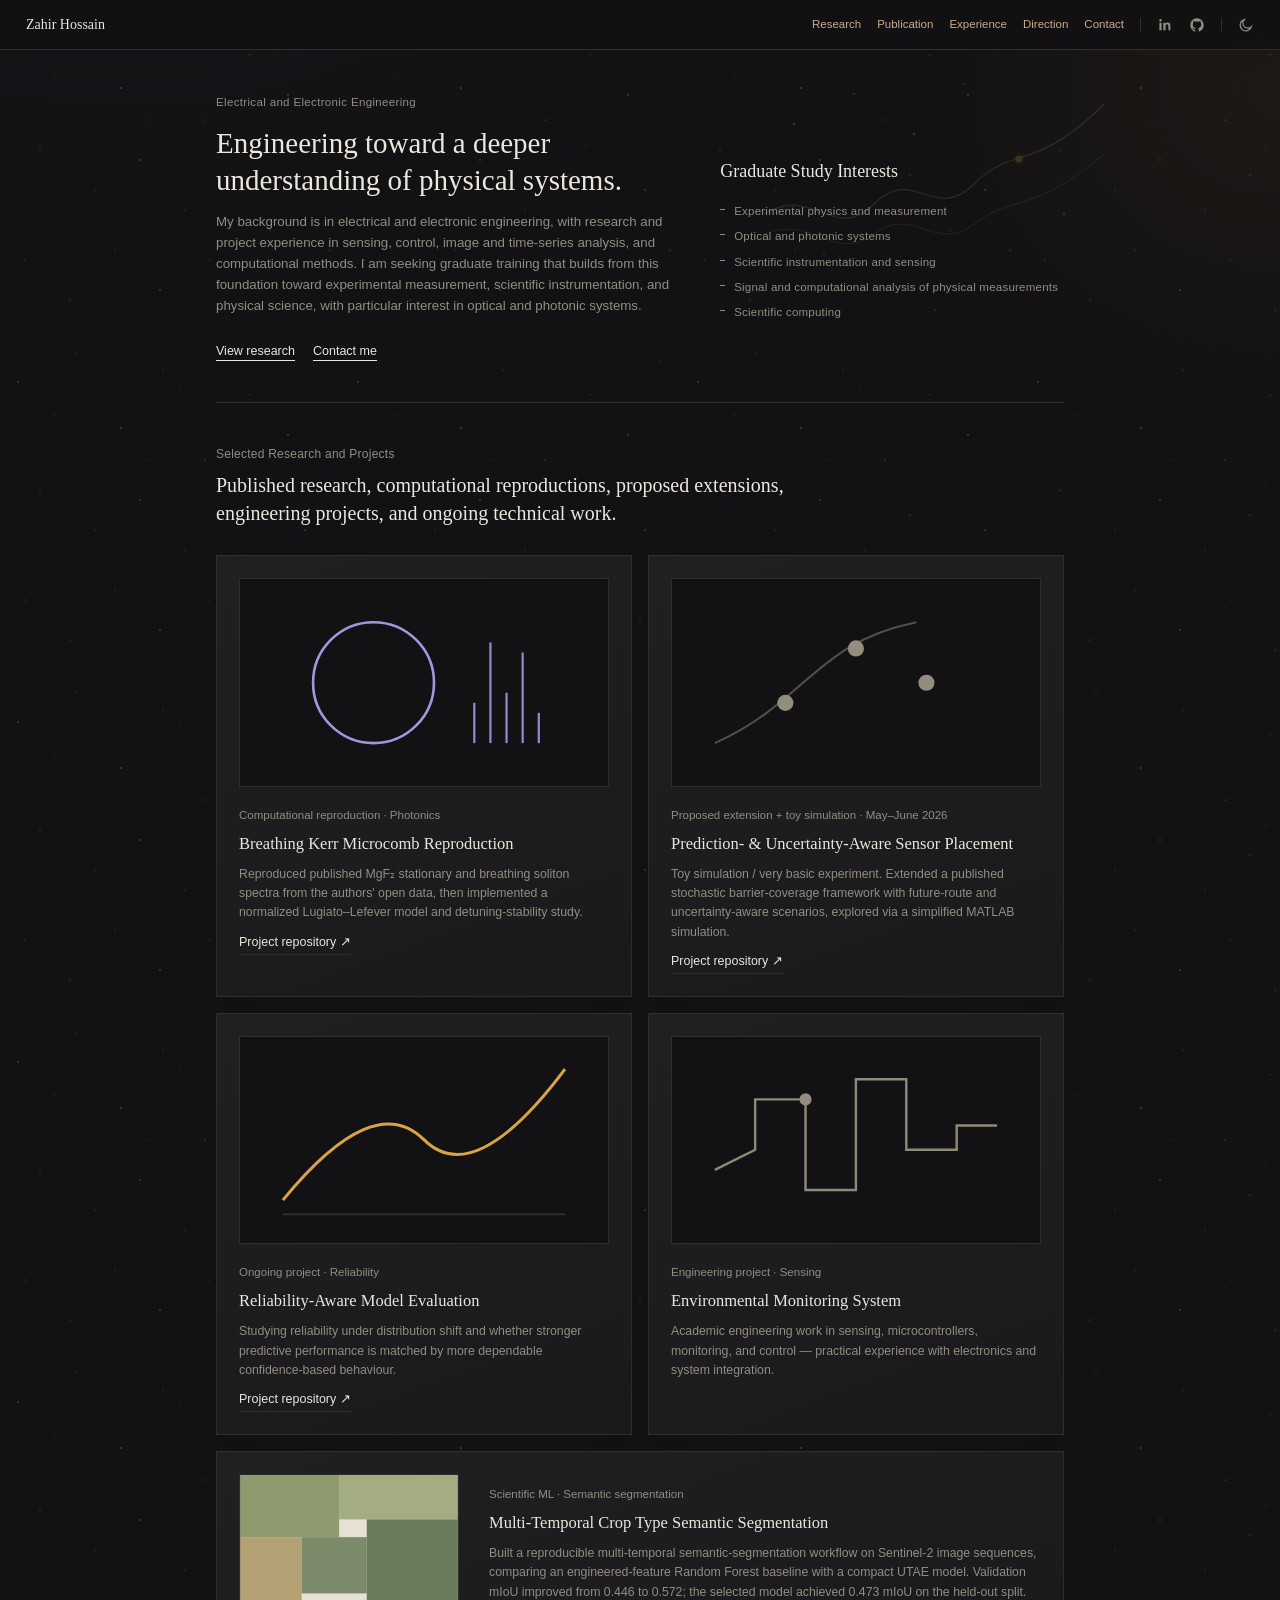
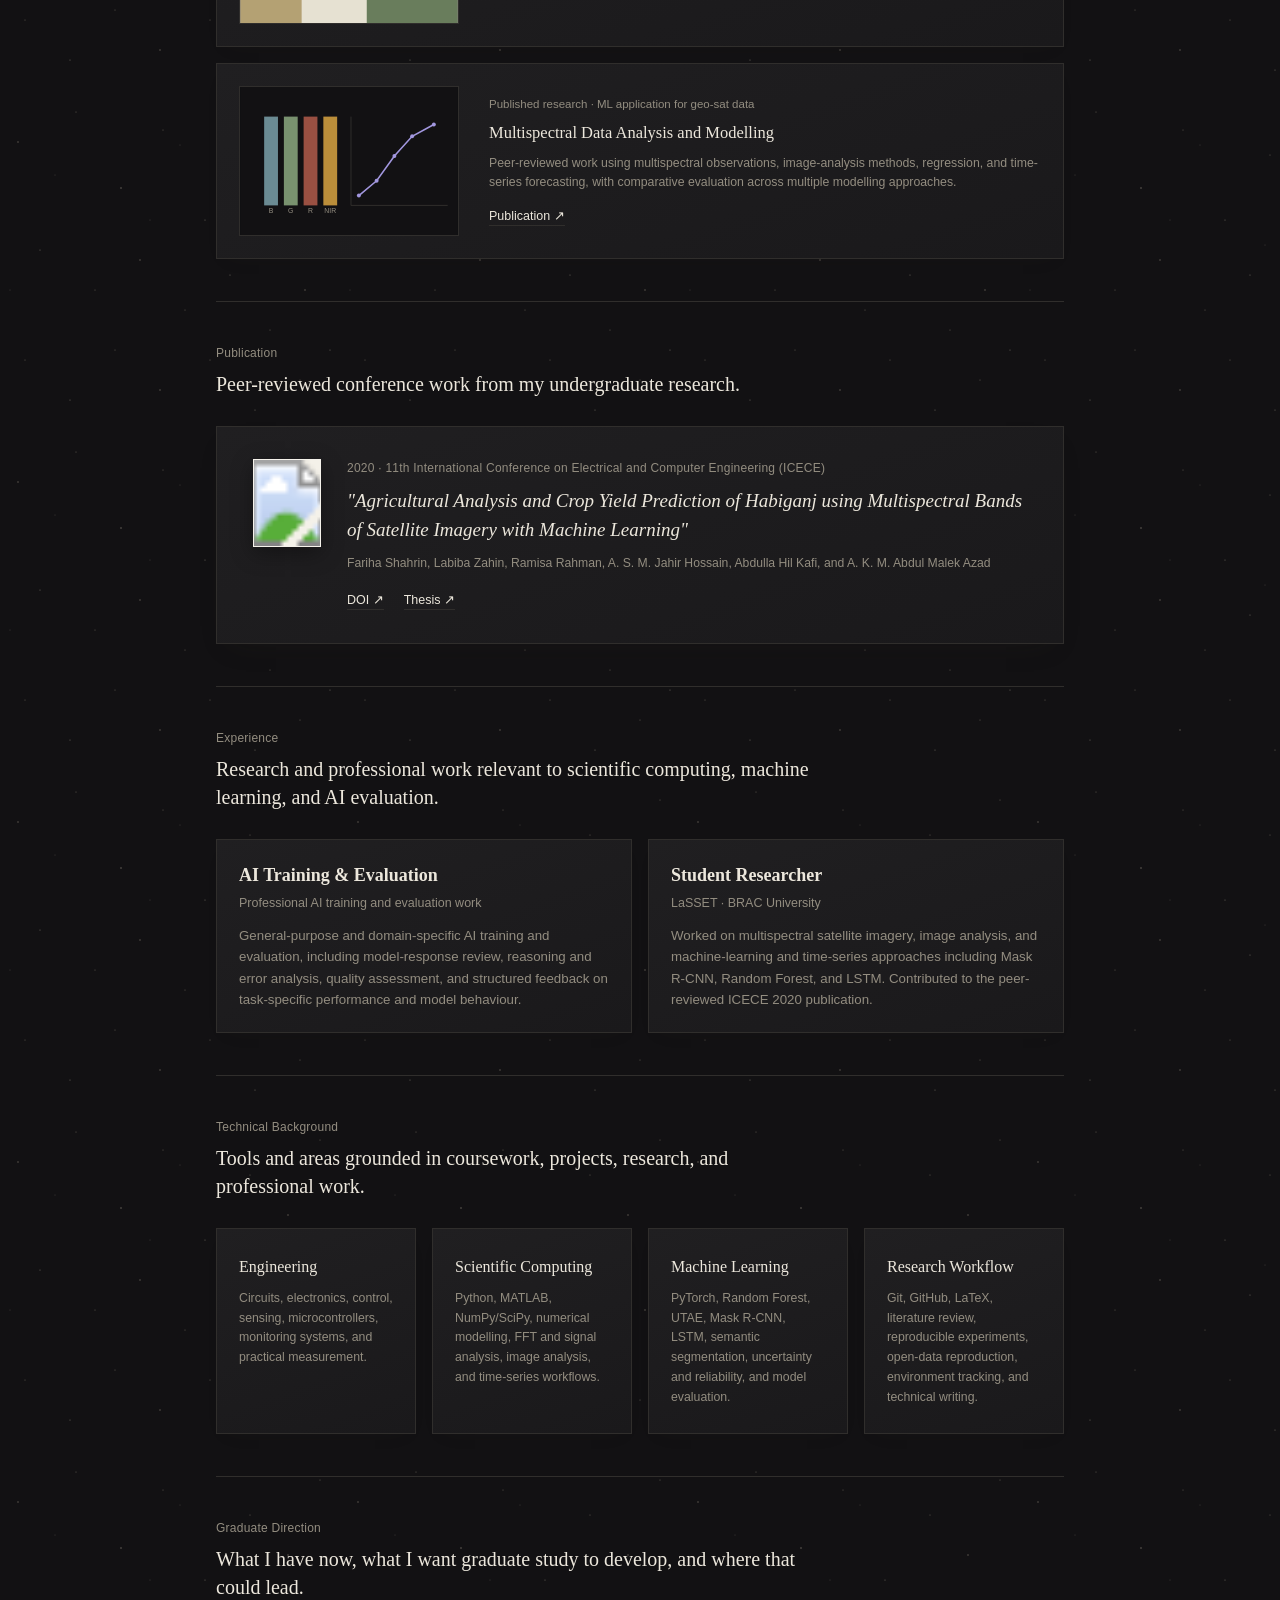
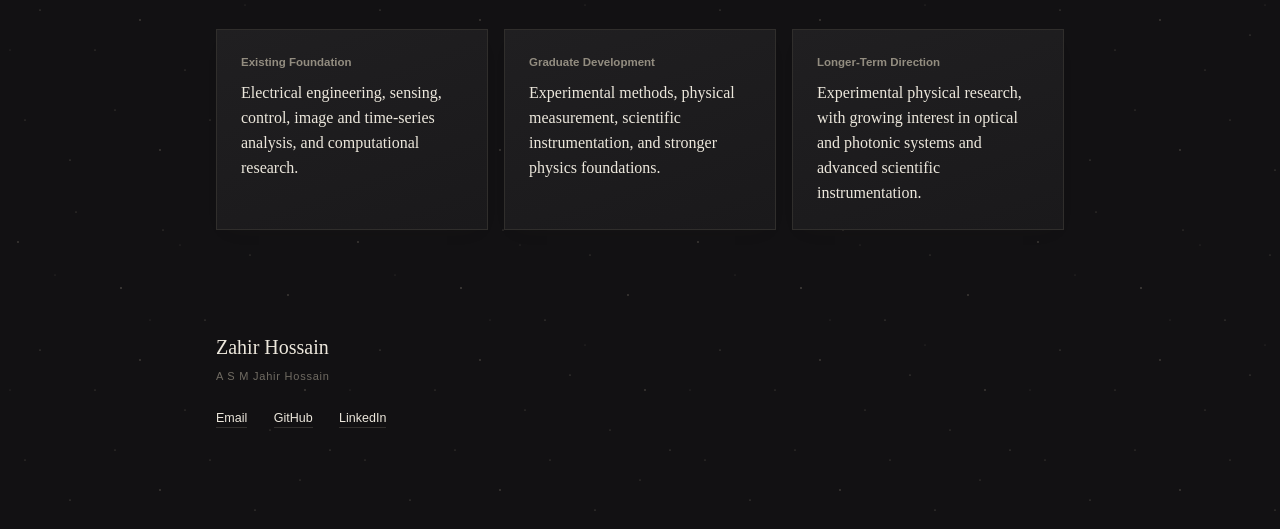
==== commit d3b0d47d: "Use thesis cover thumbnail and align publication card width" ====
--- a/index.html
+++ b/index.html
@@ -139,13 +139,11 @@
   .imgs img{width:100%;height:100%;object-fit:cover;display:block;}
   .imgs.muted img{filter:grayscale(1) contrast(1.08) brightness(1.05) sepia(0.18);opacity:0.9;}
 
-  .pub{max-width:640px;background:linear-gradient(160deg,var(--panel-2),var(--panel));border:1px solid var(--rule);padding:32px 36px;position:relative;box-shadow:0 12px 28px -16px rgba(40,35,25,0.25);}
-  .pub .paper-layout{display:grid;grid-template-columns:62px 1fr;gap:20px;align-items:start;}
-  .pub .paper-thumb{width:62px;height:82px;background:linear-gradient(180deg,#f1efe8,#c8c4ba);position:relative;box-shadow:0 5px 18px rgba(0,0,0,.18);border:1px solid rgba(0,0,0,.08);}
-  html[data-theme="dark"] .pub .paper-thumb{background:linear-gradient(180deg,#efede7,#c6c2b9);box-shadow:0 6px 20px rgba(0,0,0,.35);}
-  .pub .paper-thumb:before,.pub .paper-thumb:after{content:"";position:absolute;left:10px;right:10px;height:2px;background:#aaa69d;}
-  .pub .paper-thumb:before{top:18px;box-shadow:0 8px 0 #aaa69d,0 16px 0 #b8b3aa,0 24px 0 #c0bbb1;}
-  .pub .paper-thumb:after{bottom:12px;width:23px;right:auto;background:#77736d;}
+  .pub{width:100%;max-width:none;background:linear-gradient(160deg,var(--panel-2),var(--panel));border:1px solid var(--rule);padding:32px 36px;position:relative;box-shadow:0 12px 28px -16px rgba(40,35,25,0.25);}
+  .pub .paper-layout{display:grid;grid-template-columns:70px minmax(0,1fr);gap:24px;align-items:start;}
+  .pub .paper-thumb{width:68px;aspect-ratio:210/270;overflow:hidden;background:#f4f1e9;border:1px solid rgba(0,0,0,.1);box-shadow:0 5px 18px rgba(0,0,0,.18);}
+  html[data-theme="dark"] .pub .paper-thumb{border-color:rgba(255,255,255,.08);box-shadow:0 6px 20px rgba(0,0,0,.35);}
+  .pub .paper-thumb img{width:100%;height:100%;display:block;object-fit:cover;}
   .pub .venue-year{font-size:12px;color:var(--ink-soft);margin:0 0 10px;letter-spacing:0.02em;}
   .pub h3{font-family:"Iowan Old Style",Georgia,serif;font-style:italic;font-size:19px;font-weight:400;line-height:1.5;margin:0 0 10px;}
   .pub .authors{font-size:12.2px;line-height:1.55;color:var(--ink-soft);margin:0 0 14px;}
@@ -180,7 +178,7 @@
     .topnav{flex-direction:column;align-items:flex-start;gap:12px;}
     .topnav nav{gap:14px;}
   }
-  @media (max-width:560px){.pub .paper-layout{grid-template-columns:52px 1fr;gap:16px;}.pub .paper-thumb{width:52px;height:70px;}.pub{padding:26px 24px;}}
+  @media (max-width:560px){.pub .paper-layout{grid-template-columns:56px minmax(0,1fr);gap:16px;}.pub .paper-thumb{width:54px;}.pub{padding:26px 24px;}}
 </style>
 </head>
 <body>
@@ -256,7 +254,7 @@
       <h2 class="section-title">Peer-reviewed conference work from my undergraduate research.</h2>
       <div class="pub">
         <div class="paper-layout">
-          <div class="paper-thumb" aria-hidden="true"></div>
+          <div class="paper-thumb"><img src="assets/thesis-cover-thumb.svg" alt="Thesis title page thumbnail"></div>
           <div class="paper-copy">
             <p class="venue-year">2020 · 11th International Conference on Electrical and Computer Engineering (ICECE)</p>
             <h3>"Agricultural Analysis and Crop Yield Prediction of Habiganj using Multispectral Bands of Satellite Imagery with Machine Learning"</h3>
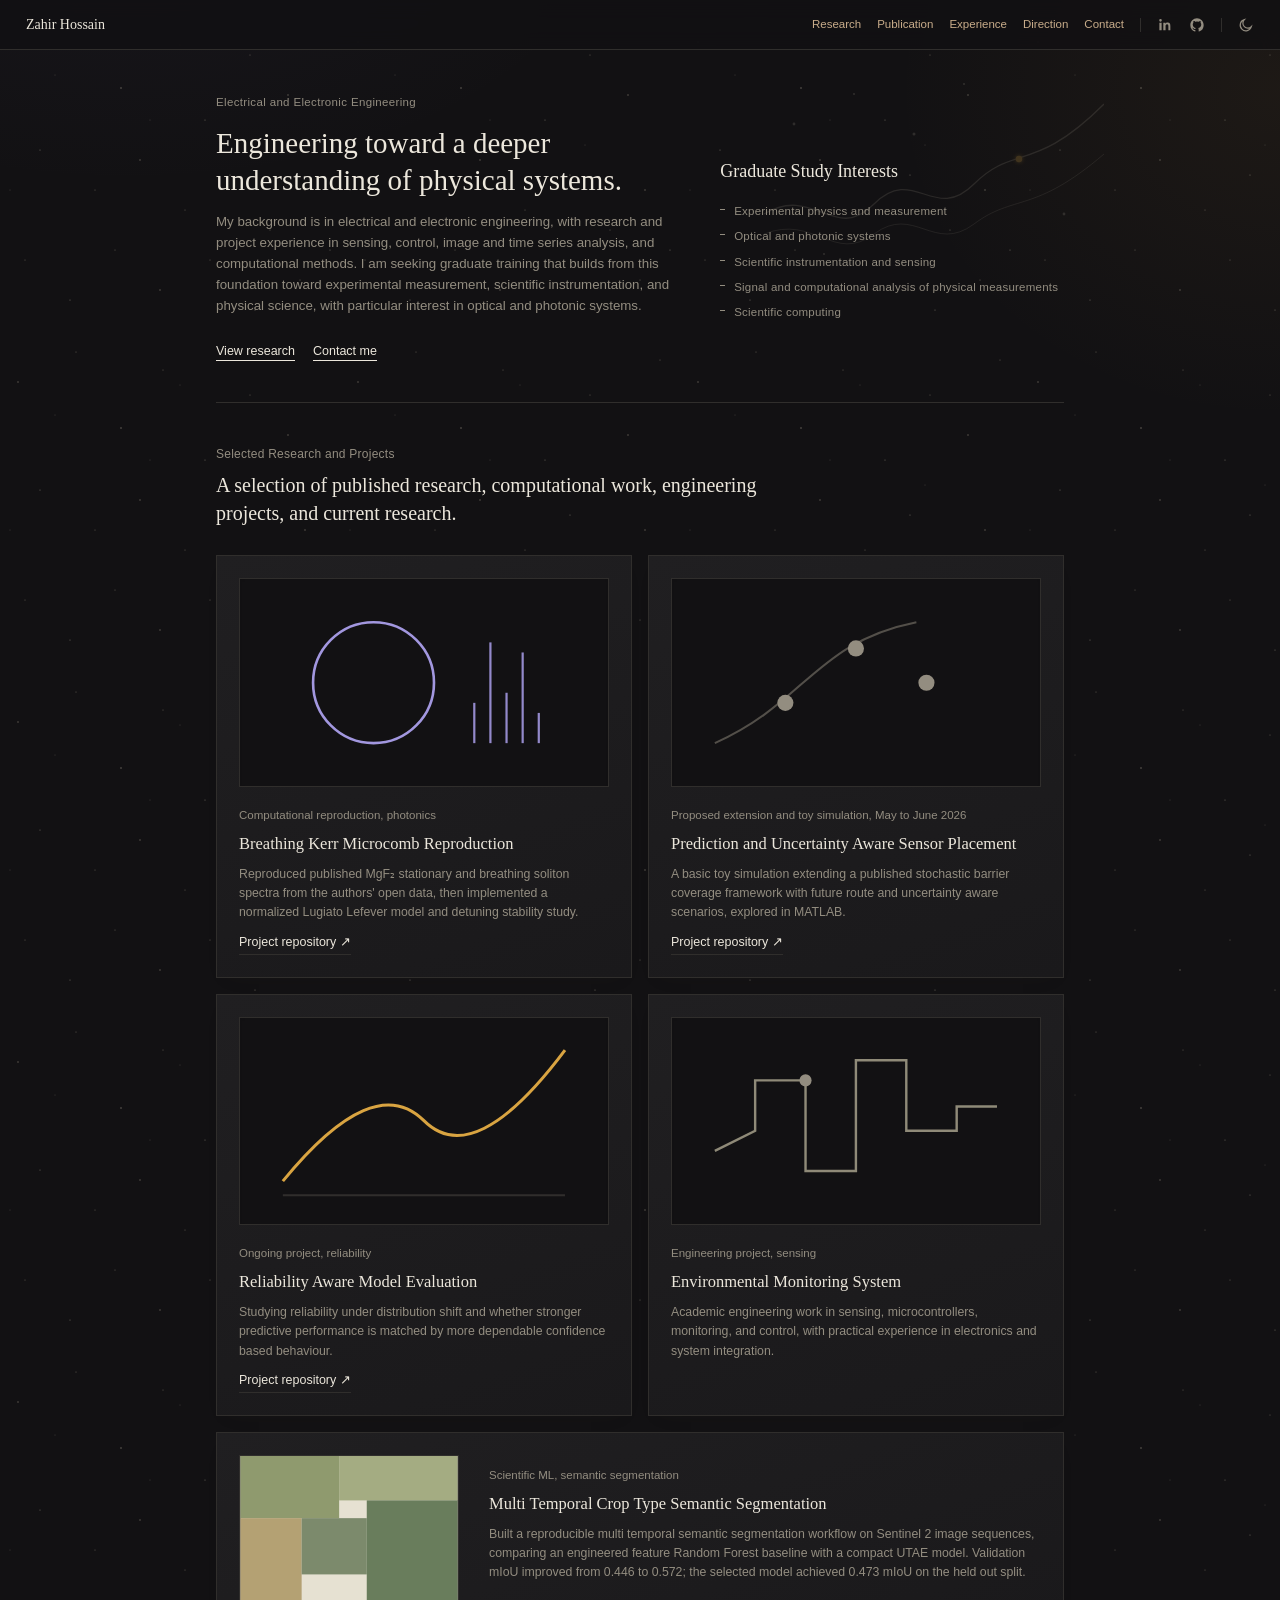
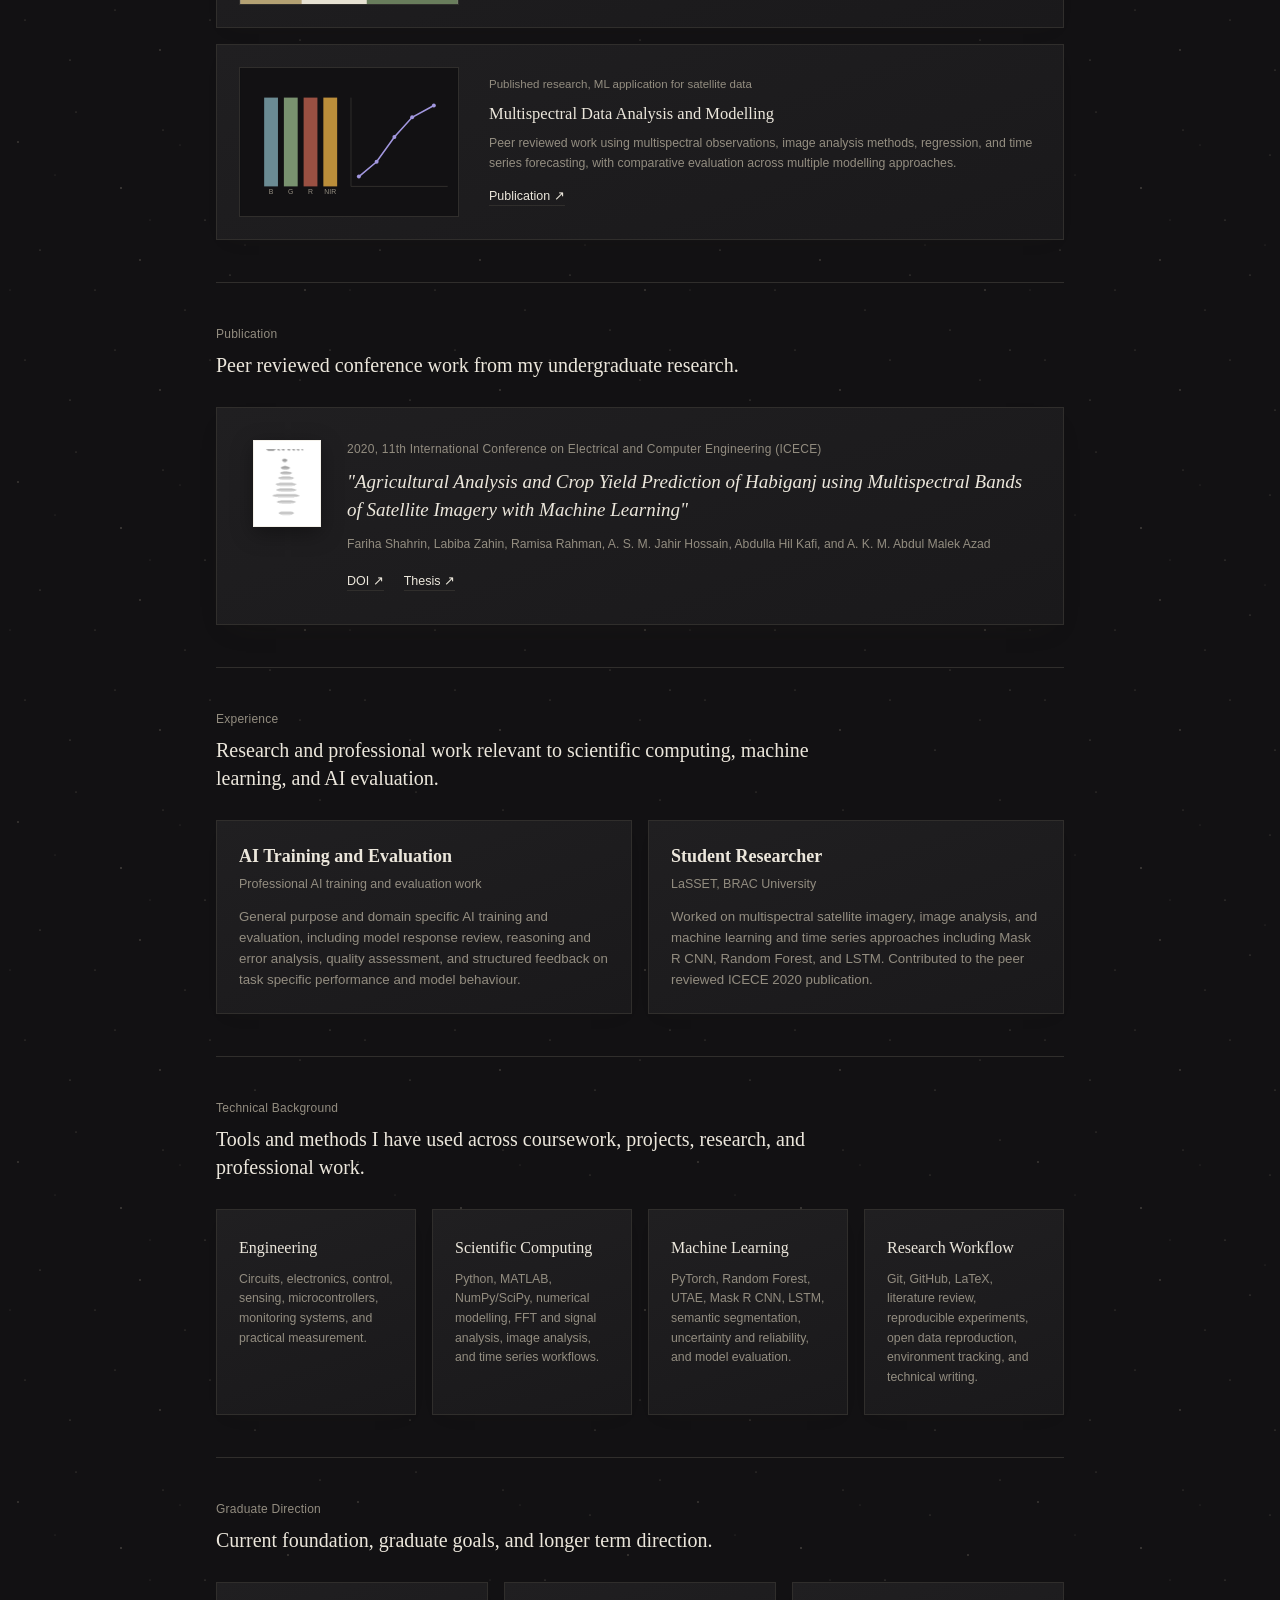
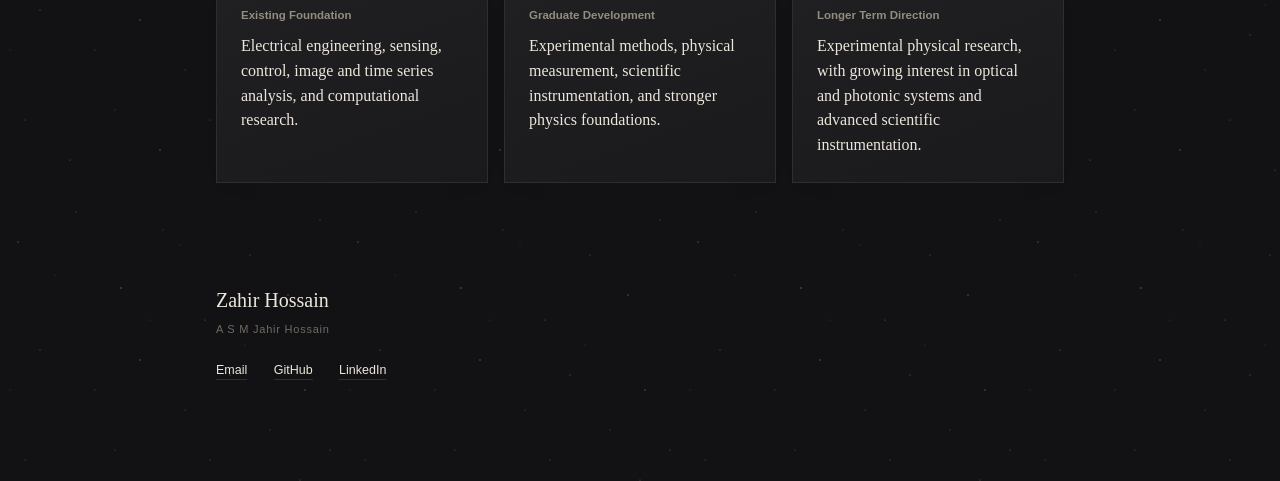
==== commit cf8f0661: "Clean visible copy and remove dash-heavy phrasing" ====
--- a/index.html
+++ b/index.html
@@ -214,7 +214,7 @@
         <div class="hero-left">
           <p class="field">Electrical and Electronic Engineering</p>
           <h1>Engineering toward a deeper understanding of physical systems.</h1>
-          <p class="lede">My background is in electrical and electronic engineering, with research and project experience in sensing, control, image and time-series analysis, and computational methods. I am seeking graduate training that builds from this foundation toward experimental measurement, scientific instrumentation, and physical science, with particular interest in optical and photonic systems.</p>
+          <p class="lede">My background is in electrical and electronic engineering, with research and project experience in sensing, control, image and time series analysis, and computational methods. I am seeking graduate training that builds from this foundation toward experimental measurement, scientific instrumentation, and physical science, with particular interest in optical and photonic systems.</p>
           <div class="cta"><a href="#research">View research</a><a href="mailto:hossainzahir2009@gmail.com">Contact me</a></div>
         </div>
         <div class="hero-right">
@@ -233,30 +233,30 @@
 
     <section id="research">
       <p class="section-label">Selected Research and Projects</p>
-      <h2 class="section-title">Published research, computational reproductions, proposed extensions, engineering projects, and ongoing technical work.</h2>
+      <h2 class="section-title">A selection of published research, computational work, engineering projects, and current research.</h2>
       <div class="entries">
-        <div class="entry"><div class="diagram"><svg viewBox="0 0 160 90"><circle cx="55" cy="45" r="30" fill="none" stroke="var(--violet)" stroke-width="1.3"/><g stroke="var(--violet)" stroke-width="1.1" opacity="0.9"><line x1="105" y1="75" x2="105" y2="55"/><line x1="113" y1="75" x2="113" y2="25"/><line x1="121" y1="75" x2="121" y2="50"/><line x1="129" y1="75" x2="129" y2="30"/><line x1="137" y1="75" x2="137" y2="60"/></g></svg></div><div class="cat">Computational reproduction · Photonics</div><h3>Breathing Kerr Microcomb Reproduction</h3><p>Reproduced published MgF₂ stationary and breathing soliton spectra from the authors' open data, then implemented a normalized Lugiato–Lefever model and detuning-stability study.</p><a class="link" href="https://github.com/Zahir-Hossain/microcomb-breather-reproduction">Project repository ↗</a></div>
-
-        <div class="entry"><div class="diagram"><svg viewBox="0 0 160 90"><path d="M10,75 C55,55 60,25 110,15" fill="none" stroke="var(--ink-soft)" stroke-width="1" opacity="0.5"/><g fill="var(--ink-soft)"><circle cx="45" cy="55" r="4"/><circle cx="80" cy="28" r="4"/><circle cx="115" cy="45" r="4"/></g></svg></div><div class="cat">Proposed extension + toy simulation · May–June 2026</div><h3>Prediction- &amp; Uncertainty-Aware Sensor Placement</h3><p>Toy simulation / very basic experiment. Extended a published stochastic barrier-coverage framework with future-route and uncertainty-aware scenarios, explored via a simplified MATLAB simulation.</p><a class="link" href="https://github.com/Zahir-Hossain/stochastic-sensor-placement-extension">Project repository ↗</a></div>
-
-        <div class="entry"><div class="diagram"><svg viewBox="0 0 160 90"><path d="M10,75 Q55,20 80,45 T150,10" fill="none" stroke="var(--amber)" stroke-width="1.5"/><line x1="10" y1="82" x2="150" y2="82" stroke="var(--rule)" stroke-width="1"/></svg></div><div class="cat">Ongoing project · Reliability</div><h3>Reliability-Aware Model Evaluation</h3><p>Studying reliability under distribution shift and whether stronger predictive performance is matched by more dependable confidence-based behaviour.</p><a class="link" href="https://github.com/Zahir-Hossain/geospatial-ai-reliability">Project repository ↗</a></div>
-
-        <div class="entry"><div class="diagram"><svg viewBox="0 0 160 90"><polyline points="10,60 30,50 30,25 55,25 55,70 80,70 80,15 105,15 105,50 130,50 130,38 150,38" fill="none" stroke="#8f8a78" stroke-width="1.2"/><circle cx="55" cy="25" r="3" fill="var(--ink-soft)"/></svg></div><div class="cat">Engineering project · Sensing</div><h3>Environmental Monitoring System</h3><p>Academic engineering work in sensing, microcontrollers, monitoring, and control — practical experience with electronics and system integration.</p></div>
-
-        <div class="entry wide"><div class="diagram"><svg viewBox="0 0 220 150"><rect x="0" y="0" width="220" height="150" fill="#e6e1d2"/><rect x="0" y="0" width="100" height="63" fill="#8f9a6e"/><rect x="100" y="0" width="120" height="45" fill="#a4ac82"/><rect x="0" y="63" width="62" height="87" fill="#b4a173"/><rect x="62" y="63" width="66" height="57" fill="#7c8a6c"/><rect x="128" y="45" width="92" height="105" fill="#697d5c"/></svg></div><div><div class="cat">Scientific ML · Semantic segmentation</div><h3>Multi-Temporal Crop Type Semantic Segmentation</h3><p>Built a reproducible multi-temporal semantic-segmentation workflow on Sentinel-2 image sequences, comparing an engineered-feature Random Forest baseline with a compact UTAE model. Validation mIoU improved from 0.446 to 0.572; the selected model achieved 0.473 mIoU on the held-out split.</p></div></div>
-
-        <div class="entry wide"><div class="diagram"><svg viewBox="0 0 220 150"><rect x="0" y="0" width="220" height="150" fill="var(--bg)"/><g><rect x="24" y="30" width="14" height="90" fill="var(--clayblue)" opacity="0.85"/><rect x="44" y="30" width="14" height="90" fill="var(--sage)" opacity="0.85"/><rect x="64" y="30" width="14" height="90" fill="#b25b4a" opacity="0.85"/><rect x="84" y="30" width="14" height="90" fill="var(--amber)" opacity="0.85"/></g><g font-family="-apple-system,Arial,sans-serif" font-size="7" fill="var(--ink-soft)"><text x="31" y="128" text-anchor="middle">B</text><text x="51" y="128" text-anchor="middle">G</text><text x="71" y="128" text-anchor="middle">R</text><text x="91" y="128" text-anchor="middle">NIR</text></g><polyline points="120,110 138,95 156,70 174,50 196,38" fill="none" stroke="var(--violet)" stroke-width="1.6"/><g fill="var(--violet)"><circle cx="120" cy="110" r="2"/><circle cx="138" cy="95" r="2"/><circle cx="156" cy="70" r="2"/><circle cx="174" cy="50" r="2"/><circle cx="196" cy="38" r="2"/></g><line x1="112" y1="120" x2="210" y2="120" stroke="var(--rule)" stroke-width="1"/><line x1="112" y1="30" x2="112" y2="120" stroke="var(--rule)" stroke-width="1"/></svg></div><div><div class="cat">Published research · ML application for geo-sat data</div><h3>Multispectral Data Analysis and Modelling</h3><p>Peer-reviewed work using multispectral observations, image-analysis methods, regression, and time-series forecasting, with comparative evaluation across multiple modelling approaches.</p><a class="link" href="#publication">Publication ↗</a></div></div>
+        <div class="entry"><div class="diagram"><svg viewBox="0 0 160 90"><circle cx="55" cy="45" r="30" fill="none" stroke="var(--violet)" stroke-width="1.3"/><g stroke="var(--violet)" stroke-width="1.1" opacity="0.9"><line x1="105" y1="75" x2="105" y2="55"/><line x1="113" y1="75" x2="113" y2="25"/><line x1="121" y1="75" x2="121" y2="50"/><line x1="129" y1="75" x2="129" y2="30"/><line x1="137" y1="75" x2="137" y2="60"/></g></svg></div><div class="cat">Computational reproduction, photonics</div><h3>Breathing Kerr Microcomb Reproduction</h3><p>Reproduced published MgF₂ stationary and breathing soliton spectra from the authors' open data, then implemented a normalized Lugiato Lefever model and detuning stability study.</p><a class="link" href="https://github.com/Zahir-Hossain/microcomb-breather-reproduction">Project repository ↗</a></div>
+
+        <div class="entry"><div class="diagram"><svg viewBox="0 0 160 90"><path d="M10,75 C55,55 60,25 110,15" fill="none" stroke="var(--ink-soft)" stroke-width="1" opacity="0.5"/><g fill="var(--ink-soft)"><circle cx="45" cy="55" r="4"/><circle cx="80" cy="28" r="4"/><circle cx="115" cy="45" r="4"/></g></svg></div><div class="cat">Proposed extension and toy simulation, May to June 2026</div><h3>Prediction and Uncertainty Aware Sensor Placement</h3><p>A basic toy simulation extending a published stochastic barrier coverage framework with future route and uncertainty aware scenarios, explored in MATLAB.</p><a class="link" href="https://github.com/Zahir-Hossain/stochastic-sensor-placement-extension">Project repository ↗</a></div>
+
+        <div class="entry"><div class="diagram"><svg viewBox="0 0 160 90"><path d="M10,75 Q55,20 80,45 T150,10" fill="none" stroke="var(--amber)" stroke-width="1.5"/><line x1="10" y1="82" x2="150" y2="82" stroke="var(--rule)" stroke-width="1"/></svg></div><div class="cat">Ongoing project, reliability</div><h3>Reliability Aware Model Evaluation</h3><p>Studying reliability under distribution shift and whether stronger predictive performance is matched by more dependable confidence based behaviour.</p><a class="link" href="https://github.com/Zahir-Hossain/geospatial-ai-reliability">Project repository ↗</a></div>
+
+        <div class="entry"><div class="diagram"><svg viewBox="0 0 160 90"><polyline points="10,60 30,50 30,25 55,25 55,70 80,70 80,15 105,15 105,50 130,50 130,38 150,38" fill="none" stroke="#8f8a78" stroke-width="1.2"/><circle cx="55" cy="25" r="3" fill="var(--ink-soft)"/></svg></div><div class="cat">Engineering project, sensing</div><h3>Environmental Monitoring System</h3><p>Academic engineering work in sensing, microcontrollers, monitoring, and control, with practical experience in electronics and system integration.</p></div>
+
+        <div class="entry wide"><div class="diagram"><svg viewBox="0 0 220 150"><rect x="0" y="0" width="220" height="150" fill="#e6e1d2"/><rect x="0" y="0" width="100" height="63" fill="#8f9a6e"/><rect x="100" y="0" width="120" height="45" fill="#a4ac82"/><rect x="0" y="63" width="62" height="87" fill="#b4a173"/><rect x="62" y="63" width="66" height="57" fill="#7c8a6c"/><rect x="128" y="45" width="92" height="105" fill="#697d5c"/></svg></div><div><div class="cat">Scientific ML, semantic segmentation</div><h3>Multi Temporal Crop Type Semantic Segmentation</h3><p>Built a reproducible multi temporal semantic segmentation workflow on Sentinel 2 image sequences, comparing an engineered feature Random Forest baseline with a compact UTAE model. Validation mIoU improved from 0.446 to 0.572; the selected model achieved 0.473 mIoU on the held out split.</p></div></div>
+
+        <div class="entry wide"><div class="diagram"><svg viewBox="0 0 220 150"><rect x="0" y="0" width="220" height="150" fill="var(--bg)"/><g><rect x="24" y="30" width="14" height="90" fill="var(--clayblue)" opacity="0.85"/><rect x="44" y="30" width="14" height="90" fill="var(--sage)" opacity="0.85"/><rect x="64" y="30" width="14" height="90" fill="#b25b4a" opacity="0.85"/><rect x="84" y="30" width="14" height="90" fill="var(--amber)" opacity="0.85"/></g><g font-family="-apple-system,Arial,sans-serif" font-size="7" fill="var(--ink-soft)"><text x="31" y="128" text-anchor="middle">B</text><text x="51" y="128" text-anchor="middle">G</text><text x="71" y="128" text-anchor="middle">R</text><text x="91" y="128" text-anchor="middle">NIR</text></g><polyline points="120,110 138,95 156,70 174,50 196,38" fill="none" stroke="var(--violet)" stroke-width="1.6"/><g fill="var(--violet)"><circle cx="120" cy="110" r="2"/><circle cx="138" cy="95" r="2"/><circle cx="156" cy="70" r="2"/><circle cx="174" cy="50" r="2"/><circle cx="196" cy="38" r="2"/></g><line x1="112" y1="120" x2="210" y2="120" stroke="var(--rule)" stroke-width="1"/><line x1="112" y1="30" x2="112" y2="120" stroke="var(--rule)" stroke-width="1"/></svg></div><div><div class="cat">Published research, ML application for satellite data</div><h3>Multispectral Data Analysis and Modelling</h3><p>Peer reviewed work using multispectral observations, image analysis methods, regression, and time series forecasting, with comparative evaluation across multiple modelling approaches.</p><a class="link" href="#publication">Publication ↗</a></div></div>
       </div>
     </section>
 
     <section id="publication">
       <p class="section-label">Publication</p>
-      <h2 class="section-title">Peer-reviewed conference work from my undergraduate research.</h2>
+      <h2 class="section-title">Peer reviewed conference work from my undergraduate research.</h2>
       <div class="pub">
         <div class="paper-layout">
           <div class="paper-thumb"><img src="assets/thesis-cover-thumb.svg" alt="Thesis title page thumbnail"></div>
           <div class="paper-copy">
-            <p class="venue-year">2020 · 11th International Conference on Electrical and Computer Engineering (ICECE)</p>
+            <p class="venue-year">2020, 11th International Conference on Electrical and Computer Engineering (ICECE)</p>
             <h3>"Agricultural Analysis and Crop Yield Prediction of Habiganj using Multispectral Bands of Satellite Imagery with Machine Learning"</h3>
             <p class="authors">Fariha Shahrin, Labiba Zahin, Ramisa Rahman, A. S. M. Jahir Hossain, Abdulla Hil Kafi, and A. K. M. Abdul Malek Azad</p>
             <div class="links"><a href="https://doi.org/10.1109/ICECE51571.2020.9393066">DOI ↗</a><a href="https://dspace.bracu.ac.bd/items/7ebc33d1-5420-47a2-bc09-f81bcd222cdc">Thesis ↗</a></div>
@@ -268,19 +268,19 @@
     <section id="experience">
       <p class="section-label">Experience</p>
       <h2 class="section-title">Research and professional work relevant to scientific computing, machine learning, and AI evaluation.</h2>
-      <div class="exp-grid"><div class="exp-item"><h3 class="role">AI Training &amp; Evaluation</h3><p class="org">Professional AI training and evaluation work</p><p>General-purpose and domain-specific AI training and evaluation, including model-response review, reasoning and error analysis, quality assessment, and structured feedback on task-specific performance and model behaviour.</p></div><div class="exp-item"><h3 class="role">Student Researcher</h3><p class="org">LaSSET · BRAC University</p><p>Worked on multispectral satellite imagery, image analysis, and machine-learning and time-series approaches including Mask R-CNN, Random Forest, and LSTM. Contributed to the peer-reviewed ICECE 2020 publication.</p></div></div>
+      <div class="exp-grid"><div class="exp-item"><h3 class="role">AI Training and Evaluation</h3><p class="org">Professional AI training and evaluation work</p><p>General purpose and domain specific AI training and evaluation, including model response review, reasoning and error analysis, quality assessment, and structured feedback on task specific performance and model behaviour.</p></div><div class="exp-item"><h3 class="role">Student Researcher</h3><p class="org">LaSSET, BRAC University</p><p>Worked on multispectral satellite imagery, image analysis, and machine learning and time series approaches including Mask R CNN, Random Forest, and LSTM. Contributed to the peer reviewed ICECE 2020 publication.</p></div></div>
     </section>
 
     <section>
       <p class="section-label">Technical Background</p>
-      <h2 class="section-title">Tools and areas grounded in coursework, projects, research, and professional work.</h2>
-      <div class="background-grid"><div class="bg-item"><h4>Engineering</h4><p>Circuits, electronics, control, sensing, microcontrollers, monitoring systems, and practical measurement.</p></div><div class="bg-item"><h4>Scientific Computing</h4><p>Python, MATLAB, NumPy/SciPy, numerical modelling, FFT and signal analysis, image analysis, and time-series workflows.</p></div><div class="bg-item"><h4>Machine Learning</h4><p>PyTorch, Random Forest, UTAE, Mask R-CNN, LSTM, semantic segmentation, uncertainty and reliability, and model evaluation.</p></div><div class="bg-item"><h4>Research Workflow</h4><p>Git, GitHub, LaTeX, literature review, reproducible experiments, open-data reproduction, environment tracking, and technical writing.</p></div></div>
+      <h2 class="section-title">Tools and methods I have used across coursework, projects, research, and professional work.</h2>
+      <div class="background-grid"><div class="bg-item"><h4>Engineering</h4><p>Circuits, electronics, control, sensing, microcontrollers, monitoring systems, and practical measurement.</p></div><div class="bg-item"><h4>Scientific Computing</h4><p>Python, MATLAB, NumPy/SciPy, numerical modelling, FFT and signal analysis, image analysis, and time series workflows.</p></div><div class="bg-item"><h4>Machine Learning</h4><p>PyTorch, Random Forest, UTAE, Mask R CNN, LSTM, semantic segmentation, uncertainty and reliability, and model evaluation.</p></div><div class="bg-item"><h4>Research Workflow</h4><p>Git, GitHub, LaTeX, literature review, reproducible experiments, open data reproduction, environment tracking, and technical writing.</p></div></div>
     </section>
 
     <section id="direction">
       <p class="section-label">Graduate Direction</p>
-      <h2 class="section-title">What I have now, what I want graduate study to develop, and where that could lead.</h2>
-      <div class="direction-list"><div><h4>Existing Foundation</h4><p>Electrical engineering, sensing, control, image and time-series analysis, and computational research.</p></div><div><h4>Graduate Development</h4><p>Experimental methods, physical measurement, scientific instrumentation, and stronger physics foundations.</p></div><div><h4>Longer-Term Direction</h4><p>Experimental physical research, with growing interest in optical and photonic systems and advanced scientific instrumentation.</p></div></div>
+      <h2 class="section-title">Current foundation, graduate goals, and longer term direction.</h2>
+      <div class="direction-list"><div><h4>Existing Foundation</h4><p>Electrical engineering, sensing, control, image and time series analysis, and computational research.</p></div><div><h4>Graduate Development</h4><p>Experimental methods, physical measurement, scientific instrumentation, and stronger physics foundations.</p></div><div><h4>Longer Term Direction</h4><p>Experimental physical research, with growing interest in optical and photonic systems and advanced scientific instrumentation.</p></div></div>
     </section>
 
     <footer id="contact">
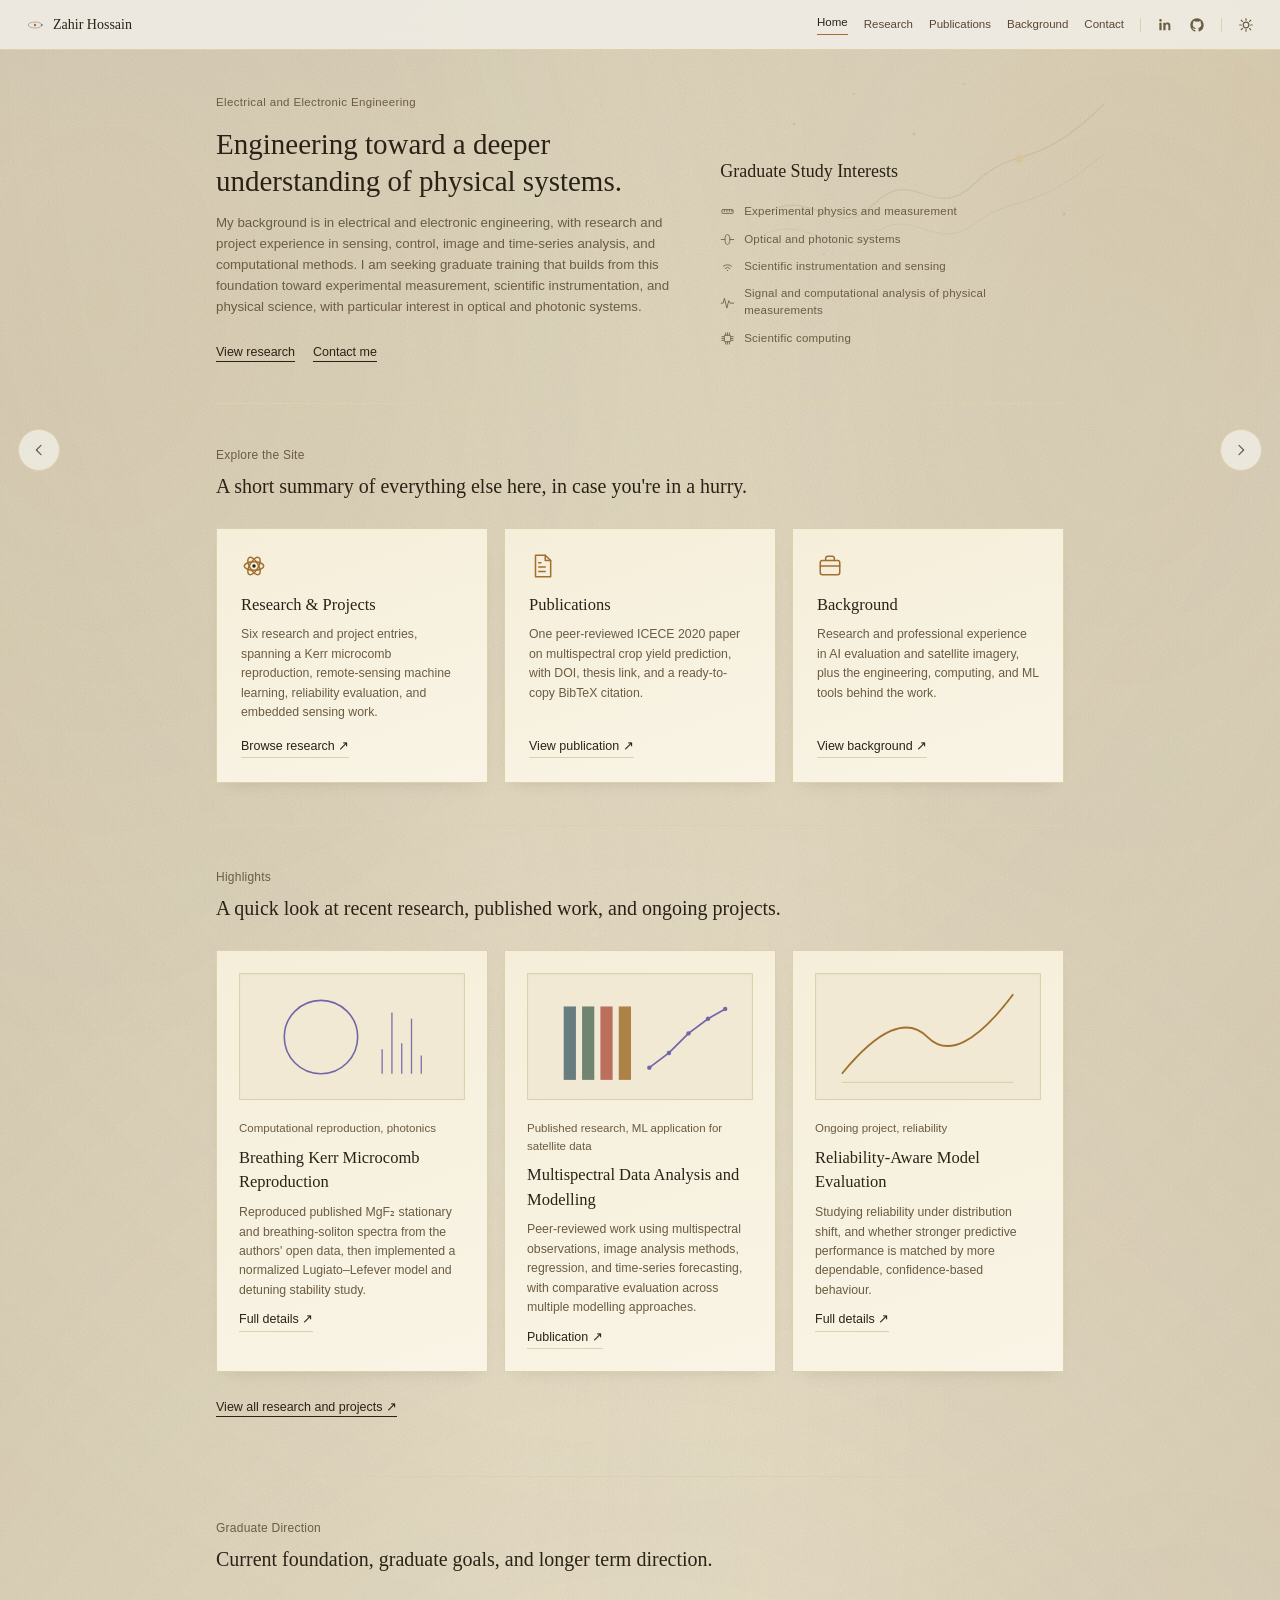
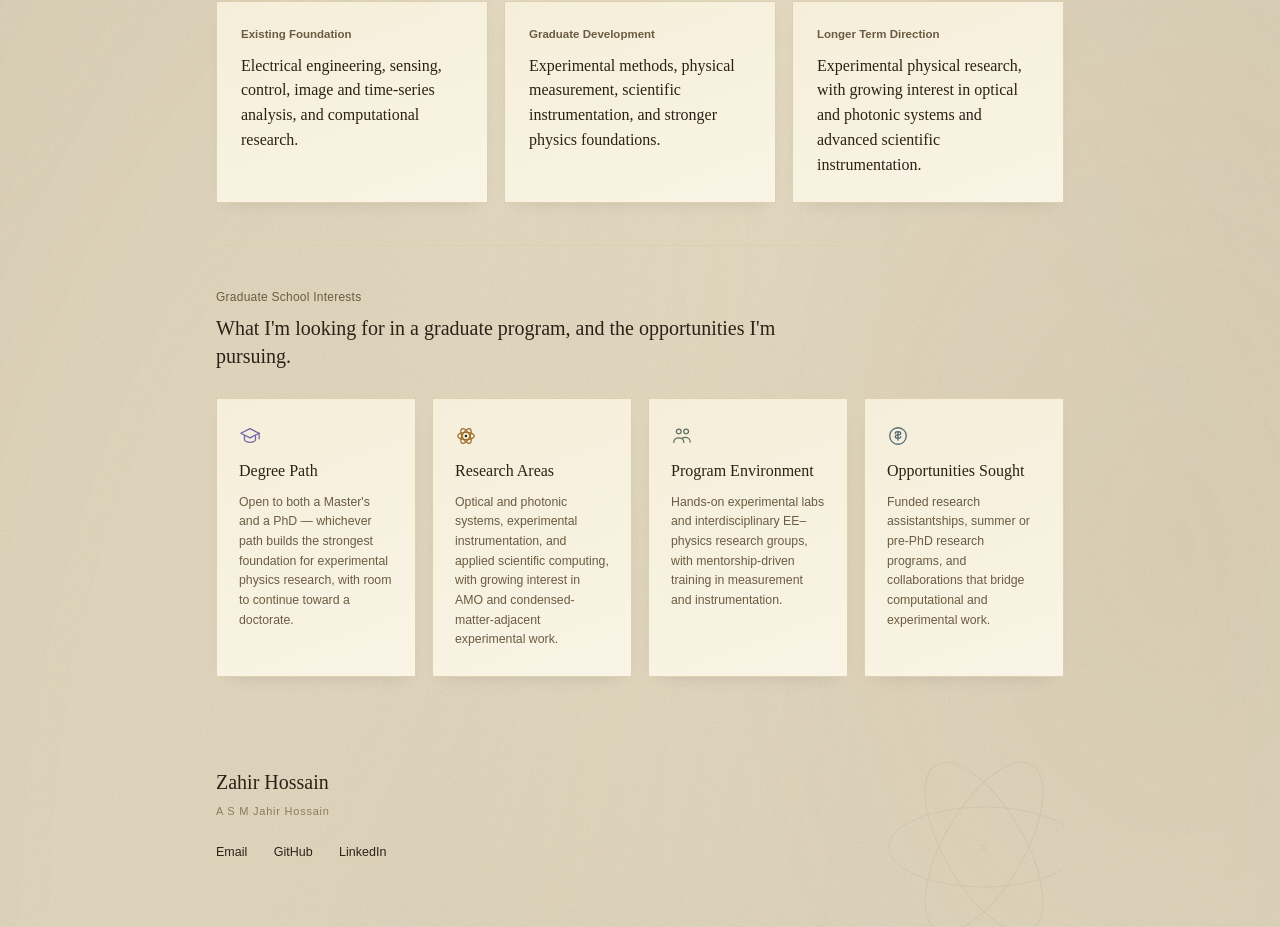
==== commit a6ac619d: "multi-page layout, GSI, & responsive accessibility" ====
--- a/index.html
+++ b/index.html
@@ -1,195 +1,58 @@
 <!DOCTYPE html>
-<html lang="en" data-theme="dark">
+<html lang="en">
 <head>
 <meta charset="UTF-8">
-<title>Zahir Hossain</title>
-<style>
-  :root{
-    --bg:#f1e9d3;
-    --bg-2:#ebe0c1;
-    --panel:#f9f4e5;
-    --panel-2:#f5eeda;
-    --ink:#2b2216;
-    --ink-soft:#6b5c42;
-    --rule:#ddd0ac;
-    --sage:#5b7360;
-    --violet:#7266ab;
-    --amber:#a1702e;
-    --clayblue:#4f6a72;
-  }
-  html[data-theme="dark"]{
-    --bg:#121113;
-    --bg-2:#0c0b0d;
-    --panel:#1a191b;
-    --panel-2:#201f21;
-    --ink:#ece7dc;
-    --ink-soft:#938d80;
-    --rule:#302e2c;
-    --sage:#8ba87f;
-    --violet:#a297df;
-    --amber:#d9a441;
-    --clayblue:#7ba0aa;
-  }
-  *{box-sizing:border-box;}
-  html{scroll-behavior:smooth;}
-  body{
-    margin:0;color:var(--ink);font-family:-apple-system,"Helvetica Neue",Arial,sans-serif;line-height:1.5;
-    background:
-      radial-gradient(ellipse 900px 500px at 10% -10%, rgba(114,102,171,0.06), transparent 55%),
-      radial-gradient(ellipse 700px 600px at 100% 10%, rgba(184,133,58,0.07), transparent 55%),
-      var(--bg);
-    background-attachment:fixed;
-    transition:background-color .2s, color .2s;
-    position:relative;
-  }
-  body::before{
-    content:"";position:absolute;top:0;left:0;right:0;bottom:0;z-index:0;pointer-events:none;
-    opacity:0.1;
-    background-image:url("[data-uri]");
-    background-repeat:repeat;
-    background-size:150px 150px;
-    mix-blend-mode:multiply;
-  }
-  body::after{
-    content:"";position:absolute;top:0;left:0;right:0;bottom:0;z-index:0;pointer-events:none;
-    background:
-      radial-gradient(ellipse 70% 50% at 8% 12%, rgba(120,90,45,0.06), transparent 60%),
-      radial-gradient(ellipse 60% 45% at 92% 85%, rgba(120,90,45,0.05), transparent 60%),
-      radial-gradient(ellipse 55% 40% at 88% 15%, rgba(120,90,45,0.04), transparent 55%),
-      radial-gradient(ellipse 90% 70% at 50% 100%, transparent 50%, rgba(90,70,35,0.08) 100%),
-      radial-gradient(ellipse 90% 70% at 50% 0%, transparent 50%, rgba(90,70,35,0.06) 100%),
-      radial-gradient(ellipse 75% 100% at 0% 50%, transparent 55%, rgba(90,70,35,0.05) 100%),
-      radial-gradient(ellipse 75% 100% at 100% 50%, transparent 55%, rgba(90,70,35,0.05) 100%);
-  }
-  html[data-theme="dark"] body::after{background:none;}
-  html[data-theme="dark"] body::before{
-    opacity:0.9;
-    mix-blend-mode:normal;
-    background-image:url("[data-uri]");
-    background-repeat:repeat;
-    background-size:360px 360px;
-  }
-  html[data-theme="dark"] body::before{
-    opacity:0.65;
-    background-image:url("[data-uri]");
-    background-repeat:repeat;
-    background-size:340px 340px;
-  }
-  .topnav, .wrap{position:relative;z-index:1;}
-  .wrap{max-width:900px;margin:0 auto;padding:0 26px;}
-  a{color:inherit;}
-
-  .topnav{
-    position:sticky;top:0;z-index:20;
-    display:flex;justify-content:space-between;align-items:center;
-    padding:14px 26px;
-    background:rgba(242,240,234,0.82);
-    backdrop-filter:blur(10px);
-    -webkit-backdrop-filter:blur(10px);
-    border-bottom:1px solid var(--rule);
-  }
-  html[data-theme="dark"] .topnav{background:rgba(18,17,19,0.82);}
-  .topnav .name{font-family:"Iowan Old Style",Georgia,serif;font-size:14px;white-space:nowrap;}
-  .topnav nav{display:flex;align-items:center;gap:16px;font-size:11.5px;flex-wrap:wrap;}
-  .topnav nav a{text-decoration:none;color:#5b4636;}
-  .topnav nav a:hover{color:#3f2f22;}
-  html[data-theme="dark"] .topnav nav a{color:#c9ad8b;}
-  html[data-theme="dark"] .topnav nav a:hover{color:#ecd9bc;}
-  .topnav nav .sep{width:1px;height:14px;background:var(--rule);}
-  .icon-link{display:flex;align-items:center;}
-  .icon-link svg{width:16px;height:16px;fill:var(--ink-soft);stroke:none;}
-  .icon-link:hover svg{fill:var(--ink);}
-  .theme-toggle{background:none;border:none;cursor:pointer;padding:0;display:flex;align-items:center;justify-content:center;}
-  .theme-toggle svg{width:16px;height:16px;stroke:var(--ink-soft);}
-  .theme-toggle:hover svg{stroke:var(--ink);}
-
-  main{padding:0;}
-  .hero{padding:44px 0 40px;max-width:900px;position:relative;}
-  .hero-grid{display:grid;grid-template-columns:1.35fr 1fr;gap:40px;align-items:stretch;position:relative;}
-  .hero-left{max-width:560px;}
-  .hero .field{font-size:11.5px;color:var(--ink-soft);letter-spacing:0.03em;margin:0 0 14px;}
-  .hero h1{font-family:"Iowan Old Style",Georgia,serif;font-size:clamp(24px,3vw,29px);font-weight:400;line-height:1.28;margin:0 0 12px;}
-  .hero p.lede{font-size:13.3px;color:var(--ink-soft);margin:0 0 22px;line-height:1.58;}
-  .hero .cta a{font-size:12.5px;text-decoration:none;margin-right:18px;border-bottom:1px solid var(--ink);padding-bottom:2px;}
-  .hero-right{position:relative;padding-top:64px;display:flex;flex-direction:column;justify-content:flex-start;}
-  .hero-right .grad-wave{position:absolute;top:-30px;right:-40px;width:340px;height:220px;opacity:0.22;pointer-events:none;z-index:0;}
-  .hero-right .grad-tag{position:relative;z-index:1;font-family:"Iowan Old Style",Georgia,serif;font-size:18px;color:var(--ink);margin:0 0 18px;}
-  .hero .interests{position:relative;z-index:1;display:flex;flex-direction:column;gap:8px;padding:0;list-style:none;margin:0;}
-  .hero .interests li{font-size:11.5px;color:var(--ink-soft);letter-spacing:0.02em;padding-left:14px;position:relative;}
-  .hero .interests li::before{content:"";position:absolute;left:0;top:6px;width:5px;height:1px;background:var(--ink-soft);}
-
-  section{padding:42px 0;border-top:1px solid var(--rule);}
-  .section-label{font-size:12px;color:var(--ink-soft);margin:0 0 8px;letter-spacing:0.02em;}
-  .section-title{font-family:"Iowan Old Style",Georgia,serif;font-size:20px;font-weight:400;margin:0 0 28px;max-width:600px;line-height:1.4;}
-
-  @media (max-width:760px){.hero-grid{grid-template-columns:1fr;}.hero-right .grad-wave{display:none;}}
-
-  .entries{display:grid;grid-template-columns:1fr 1fr;gap:16px;}
-  .entry{background:linear-gradient(160deg,var(--panel-2),var(--panel));border:1px solid var(--rule);padding:22px;display:flex;flex-direction:column;box-shadow:0 8px 18px -14px rgba(40,35,25,0.25);}
-  .entry.wide{grid-column:1/-1;flex-direction:row;gap:30px;align-items:center;}
-  .entry .diagram{width:100%;aspect-ratio:16/9;background:var(--bg);border:1px solid var(--rule);display:flex;align-items:center;justify-content:center;margin-bottom:20px;box-shadow:inset 0 1px 3px rgba(0,0,0,0.04);}
-  .entry.wide .diagram{width:220px;height:150px;aspect-ratio:auto;flex:none;margin-bottom:0;}
-  .entry .diagram svg,.entry .diagram .imgs{width:88%;height:88%;}
-  .entry.wide .diagram svg,.entry.wide .diagram .imgs{width:100%;height:100%;}
-  .entry .cat{font-size:11.5px;color:var(--ink-soft);margin-bottom:8px;}
-  .entry h3{font-family:"Iowan Old Style",Georgia,serif;font-size:16.5px;font-weight:400;margin:0 0 8px;}
-  .entry p{font-size:12.3px;line-height:1.58;color:var(--ink-soft);margin:0 0 10px;}
-  .entry a.link{font-size:12.5px;text-decoration:none;border-bottom:1px solid var(--rule);padding-bottom:2px;align-self:flex-start;}
-  .imgs{display:grid;grid-template-columns:1fr 1fr;gap:1px;background:var(--rule);width:100%;height:100%;}
-  .imgs img{width:100%;height:100%;object-fit:cover;display:block;}
-  .imgs.muted img{filter:grayscale(1) contrast(1.08) brightness(1.05) sepia(0.18);opacity:0.9;}
-
-  .pub{width:100%;max-width:none;background:linear-gradient(160deg,var(--panel-2),var(--panel));border:1px solid var(--rule);padding:32px 36px;position:relative;box-shadow:0 12px 28px -16px rgba(40,35,25,0.25);}
-  .pub .paper-layout{display:grid;grid-template-columns:70px minmax(0,1fr);gap:24px;align-items:start;}
-  .pub .paper-thumb{width:68px;aspect-ratio:210/270;overflow:hidden;background:#f4f1e9;border:1px solid rgba(0,0,0,.1);box-shadow:0 5px 18px rgba(0,0,0,.18);}
-  html[data-theme="dark"] .pub .paper-thumb{border-color:rgba(255,255,255,.08);box-shadow:0 6px 20px rgba(0,0,0,.35);}
-  .pub .paper-thumb img{width:100%;height:100%;display:block;object-fit:cover;}
-  .pub .venue-year{font-size:12px;color:var(--ink-soft);margin:0 0 10px;letter-spacing:0.02em;}
-  .pub h3{font-family:"Iowan Old Style",Georgia,serif;font-style:italic;font-size:19px;font-weight:400;line-height:1.5;margin:0 0 10px;}
-  .pub .authors{font-size:12.2px;line-height:1.55;color:var(--ink-soft);margin:0 0 14px;}
-  .pub .links a{font-size:12.5px;text-decoration:none;border-bottom:1px solid var(--rule);padding-bottom:2px;margin-right:20px;}
-
-  .exp-grid{display:grid;grid-template-columns:1fr 1fr;gap:16px;}
-  .exp-item{background:linear-gradient(160deg,var(--panel-2),var(--panel));border:1px solid var(--rule);padding:22px;box-shadow:0 8px 18px -14px rgba(40,35,25,0.25);position:relative;}
-  .exp-item .role{font-family:"Iowan Old Style",Georgia,serif;font-size:18px;margin:0 0 4px;}
-  .exp-item .org{font-size:12.5px;color:var(--ink-soft);margin-bottom:12px;}
-  .exp-item p{font-size:13.3px;color:var(--ink-soft);line-height:1.6;margin:0;}
-
-  .background-grid{display:grid;grid-template-columns:repeat(4,1fr);gap:16px;}
-  .bg-item{background:linear-gradient(160deg,var(--panel-2),var(--panel));border:1px solid var(--rule);padding:26px 22px;box-shadow:0 8px 18px -14px rgba(40,35,25,0.25);}
-  .bg-item h4{font-family:"Iowan Old Style",Georgia,serif;font-size:16px;margin:0 0 10px;font-weight:400;}
-  .bg-item p{font-size:12.3px;color:var(--ink-soft);line-height:1.6;margin:0;}
-
-  .direction-list{display:grid;grid-template-columns:repeat(3,1fr);gap:16px;}
-  .direction-list > div{background:linear-gradient(160deg,var(--panel-2),var(--panel));border:1px solid var(--rule);padding:24px;box-shadow:0 8px 18px -14px rgba(40,35,25,0.25);}
-  .direction-list h4{font-size:11.5px;color:var(--ink-soft);margin:0 0 10px;}
-  .direction-list p{font-family:"Iowan Old Style",Georgia,serif;font-size:16px;margin:0;line-height:1.55;}
-
-  footer{padding:60px 0 100px;position:relative;}
-  footer .name{font-family:"Iowan Old Style",Georgia,serif;font-size:20px;margin:0 0 6px;}
-  footer .alt-name{font-size:11px;letter-spacing:.07em;color:var(--ink-soft);opacity:.72;margin:0 0 20px;}
-  footer .role{font-size:12.5px;color:var(--ink-soft);margin-bottom:22px;}
-  footer a{font-size:12.5px;text-decoration:none;border-bottom:1px solid var(--rule);padding-bottom:2px;margin-right:22px;}
-
-  @media (max-width:900px){
-    .entries,.exp-grid,.background-grid{grid-template-columns:1fr;}
-    .entry.wide{flex-direction:column;align-items:flex-start;}
-    .direction-list{grid-template-columns:1fr;}
-    .topnav{flex-direction:column;align-items:flex-start;gap:12px;}
-    .topnav nav{gap:14px;}
-  }
-  @media (max-width:560px){.pub .paper-layout{grid-template-columns:56px minmax(0,1fr);gap:16px;}.pub .paper-thumb{width:54px;}.pub{padding:26px 24px;}}
-</style>
+<script>
+  // Decide the theme before first paint, so there is no flash of the
+  // wrong theme: an explicit choice wins, otherwise fall back to the
+  // system preference.
+  (function(){
+    try{
+      var t = localStorage.getItem('zh-theme');
+      if(!t){ t = matchMedia('(prefers-color-scheme: light)').matches ? 'light' : 'dark'; }
+      if(t === 'dark'){ document.documentElement.setAttribute('data-theme','dark'); }
+    }catch(e){ document.documentElement.setAttribute('data-theme','dark'); }
+  })();
+</script>
+<meta name="viewport" content="width=device-width, initial-scale=1">
+<meta name="color-scheme" content="dark light">
+<meta name="theme-color" content="#121113" media="(prefers-color-scheme: dark)">
+<meta name="theme-color" content="#f1e9d3" media="(prefers-color-scheme: light)">
+<title>Zahir Hossain — Electrical &amp; Electronic Engineering, Graduate Applicant</title>
+<meta name="description" content="Academic portfolio of A. S. M. Jahir Hossain (Zahir Hossain): research, publication, and engineering work in sensing, computation, and photonics, toward graduate study in experimental physics and instrumentation.">
+<link rel="canonical" href="https://zahir-hossain.github.io/">
+<meta property="og:type" content="website">
+<meta property="og:title" content="Zahir Hossain — Electrical &amp; Electronic Engineering, Graduate Applicant">
+<meta property="og:description" content="Research, publication, and engineering work in sensing, computation, and photonics, toward graduate study in experimental physics and instrumentation.">
+<meta property="og:url" content="https://zahir-hossain.github.io/">
+<meta property="og:image" content="https://zahir-hossain.github.io/assets/og-image.png">
+<meta name="twitter:card" content="summary_large_image">
+<meta name="twitter:title" content="Zahir Hossain — Electrical &amp; Electronic Engineering">
+<meta name="twitter:description" content="Academic portfolio: research, publication, and engineering work toward graduate study in experimental physics and instrumentation.">
+<meta name="twitter:image" content="https://zahir-hossain.github.io/assets/og-image.png">
+<link rel="icon" href="assets/favicon.svg" type="image/svg+xml">
+<link rel="apple-touch-icon" href="assets/apple-touch-icon.png">
+<link rel="stylesheet" href="assets/style.css">
 </head>
 <body>
+<a class="skip-link" href="#main">Skip to content</a>
 
 <header class="topnav">
-  <div class="name">Zahir Hossain</div>
+  <a class="brand" href="index.html">
+    <svg class="brand-mark" viewBox="0 0 24 24" aria-hidden="true">
+      <circle class="nucleus" cx="12" cy="12" r="1.6"></circle>
+      <g class="orbit-group">
+        <ellipse class="ring" cx="12" cy="12" rx="9" ry="4"></ellipse>
+        <circle class="satellite" cx="21" cy="12" r="1.3"></circle>
+      </g>
+    </svg>
+    <span class="name">Zahir Hossain</span>
+  </a>
   <nav>
-    <a href="#research">Research</a>
-    <a href="#publication">Publication</a>
-    <a href="#experience">Experience</a>
-    <a href="#direction">Direction</a>
+    <a href="index.html">Home</a>
+    <a href="research.html">Research</a>
+    <a href="publications.html">Publications</a>
+    <a href="background.html">Background</a>
     <a href="#contact">Contact</a>
     <span class="sep"></span>
     <a class="icon-link" href="https://bd.linkedin.com/in/jahir-hossain" aria-label="LinkedIn">
@@ -199,91 +62,122 @@
       <svg viewBox="0 0 24 24"><path d="M12 2C6.48 2 2 6.58 2 12.2c0 4.5 2.87 8.32 6.84 9.67.5.1.68-.22.68-.49v-1.9c-2.78.62-3.37-1.38-3.37-1.38-.46-1.2-1.11-1.52-1.11-1.52-.9-.63.07-.62.07-.62 1 .07 1.53 1.05 1.53 1.05.89 1.56 2.34 1.11 2.91.85.09-.66.35-1.11.63-1.37-2.22-.26-4.56-1.14-4.56-5.06 0-1.12.39-2.03 1.03-2.75-.1-.26-.45-1.32.1-2.75 0 0 .84-.28 2.75 1.05a9.3 9.3 0 0 1 5 0c1.9-1.33 2.74-1.05 2.74-1.05.56 1.43.21 2.49.1 2.75.65.72 1.03 1.63 1.03 2.75 0 3.93-2.35 4.79-4.58 5.05.36.32.68.94.68 1.9v2.82c0 .27.18.6.69.49A10.02 10.02 0 0 0 22 12.2C22 6.58 17.52 2 12 2Z"/></svg>
     </a>
     <span class="sep"></span>
-    <button class="theme-toggle" id="themeToggle" aria-label="Toggle dark mode" type="button">
-      <svg id="iconSun" viewBox="0 0 24 24" fill="none" stroke-width="1.8" stroke-linecap="round"><circle cx="12" cy="12" r="4.2"/><path d="M12 2.5v2.4M12 19v2.4M4.9 4.9l1.7 1.7M17.4 17.4l1.7 1.7M2.5 12h2.4M19 12h2.4M4.9 19l1.7-1.7M17.4 6.6l1.7-1.7"/></svg>
-      <svg id="iconMoon" viewBox="0 0 24 24" fill="none" stroke-width="1.8" stroke-linecap="round" style="display:none;"><path d="M20 14.5A8.5 8.5 0 1 1 9.5 4a6.6 6.6 0 0 0 10.5 10.5Z"/></svg>
+    <button class="theme-toggle" id="themeToggle" aria-label="Switch to light mode" type="button">
+      <svg id="iconSun" viewBox="0 0 24 24" fill="none" stroke-width="1.8" stroke-linecap="round" style="display:none;"><circle cx="12" cy="12" r="4.2"/><path d="M12 2.5v2.4M12 19v2.4M4.9 4.9l1.7 1.7M17.4 17.4l1.7 1.7M2.5 12h2.4M19 12h2.4M4.9 19l1.7-1.7M17.4 6.6l1.7-1.7"/></svg>
+      <svg id="iconMoon" viewBox="0 0 24 24" fill="none" stroke-width="1.8" stroke-linecap="round"><path d="M20 14.5A8.5 8.5 0 1 1 9.5 4a6.6 6.6 0 0 0 10.5 10.5Z"/></svg>
     </button>
   </nav>
 </header>
 
 <div class="wrap">
-  <main>
+  <main id="main">
 
     <div class="hero">
       <div class="hero-grid">
         <div class="hero-left">
           <p class="field">Electrical and Electronic Engineering</p>
           <h1>Engineering toward a deeper understanding of physical systems.</h1>
-          <p class="lede">My background is in electrical and electronic engineering, with research and project experience in sensing, control, image and time series analysis, and computational methods. I am seeking graduate training that builds from this foundation toward experimental measurement, scientific instrumentation, and physical science, with particular interest in optical and photonic systems.</p>
-          <div class="cta"><a href="#research">View research</a><a href="mailto:hossainzahir2009@gmail.com">Contact me</a></div>
+          <p class="lede">My background is in electrical and electronic engineering, with research and project experience in sensing, control, image and time-series analysis, and computational methods. I am seeking graduate training that builds from this foundation toward experimental measurement, scientific instrumentation, and physical science, with particular interest in optical and photonic systems.</p>
+          <div class="cta"><a href="research.html">View research</a><a href="mailto:hossainzahir2009@gmail.com">Contact me</a></div>
         </div>
         <div class="hero-right">
-          <svg class="grad-wave" viewBox="0 0 340 220" preserveAspectRatio="none">
+          <svg class="grad-wave" viewBox="0 0 340 220" preserveAspectRatio="none" aria-hidden="true">
             <defs><filter id="photonGlow" x="-100%" y="-100%" width="300%" height="300%"><feGaussianBlur stdDeviation="2.2" result="blur"/><feMerge><feMergeNode in="blur"/><feMergeNode in="SourceGraphic"/></feMerge></filter></defs>
             <path d="M0,150 C50,120 70,180 110,140 C150,100 170,160 210,120 C250,80 270,110 340,40" fill="none" stroke="#938d80" stroke-width="1.3" opacity="0.85"/>
             <path d="M0,170 C50,150 70,200 110,170 C150,140 170,190 210,160 C250,130 270,150 340,90" fill="none" stroke="#938d80" stroke-width="0.9" opacity="0.7"/>
-            <circle cx="255" cy="95" r="3.2" fill="#d9a441" filter="url(#photonGlow)"/>
+            <circle class="photon" cx="255" cy="95" r="3.2" fill="#d9a441" filter="url(#photonGlow)"/>
             <g fill="#938d80"><circle cx="30" cy="60" r="1.4"/><circle cx="90" cy="30" r="1.1"/><circle cx="150" cy="70" r="1.5"/><circle cx="200" cy="20" r="1.1"/><circle cx="300" cy="150" r="1.4"/><circle cx="60" cy="190" r="1.1"/></g>
           </svg>
           <p class="grad-tag">Graduate Study Interests</p>
-          <ul class="interests"><li>Experimental physics and measurement</li><li>Optical and photonic systems</li><li>Scientific instrumentation and sensing</li><li>Signal and computational analysis of physical measurements</li><li>Scientific computing</li></ul>
+          <ul class="interests">
+            <li><svg viewBox="0 0 24 24" fill="none" stroke="currentColor" stroke-width="1.6" stroke-linecap="round" stroke-linejoin="round" aria-hidden="true"><rect x="3" y="9" width="18" height="6" rx="1"/><path d="M7 9v3M11 9v3M15 9v3M19 9v3"/></svg>Experimental physics and measurement</li>
+            <li><svg viewBox="0 0 24 24" fill="none" stroke="currentColor" stroke-width="1.6" stroke-linecap="round" stroke-linejoin="round" aria-hidden="true"><ellipse cx="12" cy="12" rx="4" ry="8"/><path d="M2 12h6M16 12h6"/></svg>Optical and photonic systems</li>
+            <li><svg viewBox="0 0 24 24" fill="none" stroke="currentColor" stroke-width="1.6" stroke-linecap="round" stroke-linejoin="round" aria-hidden="true"><circle cx="12" cy="18.2" r="1.1" fill="currentColor" stroke="none"/><path d="M8.2 15a5.5 5.5 0 0 1 7.6 0M5.3 11.6a10 10 0 0 1 13.4 0"/></svg>Scientific instrumentation and sensing</li>
+            <li><svg viewBox="0 0 24 24" fill="none" stroke="currentColor" stroke-width="1.6" stroke-linecap="round" stroke-linejoin="round" aria-hidden="true"><path d="M2 13h3l2-8 4 16 3-12 2 4h6"/></svg>Signal and computational analysis of physical measurements</li>
+            <li><svg viewBox="0 0 24 24" fill="none" stroke="currentColor" stroke-width="1.6" stroke-linecap="round" stroke-linejoin="round" aria-hidden="true"><rect x="7" y="7" width="10" height="10" rx="1"/><path d="M9 3v3M12 3v3M15 3v3M9 18v3M12 18v3M15 18v3M3 9h3M3 12h3M3 15h3M18 9h3M18 12h3M18 15h3"/></svg>Scientific computing</li>
+          </ul>
         </div>
       </div>
     </div>
 
-    <section id="research">
-      <p class="section-label">Selected Research and Projects</p>
-      <h2 class="section-title">A selection of published research, computational work, engineering projects, and current research.</h2>
-      <div class="entries">
-        <div class="entry"><div class="diagram"><svg viewBox="0 0 160 90"><circle cx="55" cy="45" r="30" fill="none" stroke="var(--violet)" stroke-width="1.3"/><g stroke="var(--violet)" stroke-width="1.1" opacity="0.9"><line x1="105" y1="75" x2="105" y2="55"/><line x1="113" y1="75" x2="113" y2="25"/><line x1="121" y1="75" x2="121" y2="50"/><line x1="129" y1="75" x2="129" y2="30"/><line x1="137" y1="75" x2="137" y2="60"/></g></svg></div><div class="cat">Computational reproduction, photonics</div><h3>Breathing Kerr Microcomb Reproduction</h3><p>Reproduced published MgF₂ stationary and breathing soliton spectra from the authors' open data, then implemented a normalized Lugiato Lefever model and detuning stability study.</p><a class="link" href="https://github.com/Zahir-Hossain/microcomb-breather-reproduction">Project repository ↗</a></div>
-
-        <div class="entry"><div class="diagram"><svg viewBox="0 0 160 90"><path d="M10,75 C55,55 60,25 110,15" fill="none" stroke="var(--ink-soft)" stroke-width="1" opacity="0.5"/><g fill="var(--ink-soft)"><circle cx="45" cy="55" r="4"/><circle cx="80" cy="28" r="4"/><circle cx="115" cy="45" r="4"/></g></svg></div><div class="cat">Proposed extension and toy simulation, May to June 2026</div><h3>Prediction and Uncertainty Aware Sensor Placement</h3><p>A basic toy simulation extending a published stochastic barrier coverage framework with future route and uncertainty aware scenarios, explored in MATLAB.</p><a class="link" href="https://github.com/Zahir-Hossain/stochastic-sensor-placement-extension">Project repository ↗</a></div>
-
-        <div class="entry"><div class="diagram"><svg viewBox="0 0 160 90"><path d="M10,75 Q55,20 80,45 T150,10" fill="none" stroke="var(--amber)" stroke-width="1.5"/><line x1="10" y1="82" x2="150" y2="82" stroke="var(--rule)" stroke-width="1"/></svg></div><div class="cat">Ongoing project, reliability</div><h3>Reliability Aware Model Evaluation</h3><p>Studying reliability under distribution shift and whether stronger predictive performance is matched by more dependable confidence based behaviour.</p><a class="link" href="https://github.com/Zahir-Hossain/geospatial-ai-reliability">Project repository ↗</a></div>
-
-        <div class="entry"><div class="diagram"><svg viewBox="0 0 160 90"><polyline points="10,60 30,50 30,25 55,25 55,70 80,70 80,15 105,15 105,50 130,50 130,38 150,38" fill="none" stroke="#8f8a78" stroke-width="1.2"/><circle cx="55" cy="25" r="3" fill="var(--ink-soft)"/></svg></div><div class="cat">Engineering project, sensing</div><h3>Environmental Monitoring System</h3><p>Academic engineering work in sensing, microcontrollers, monitoring, and control, with practical experience in electronics and system integration.</p></div>
-
-        <div class="entry wide"><div class="diagram"><svg viewBox="0 0 220 150"><rect x="0" y="0" width="220" height="150" fill="#e6e1d2"/><rect x="0" y="0" width="100" height="63" fill="#8f9a6e"/><rect x="100" y="0" width="120" height="45" fill="#a4ac82"/><rect x="0" y="63" width="62" height="87" fill="#b4a173"/><rect x="62" y="63" width="66" height="57" fill="#7c8a6c"/><rect x="128" y="45" width="92" height="105" fill="#697d5c"/></svg></div><div><div class="cat">Scientific ML, semantic segmentation</div><h3>Multi Temporal Crop Type Semantic Segmentation</h3><p>Built a reproducible multi temporal semantic segmentation workflow on Sentinel 2 image sequences, comparing an engineered feature Random Forest baseline with a compact UTAE model. Validation mIoU improved from 0.446 to 0.572; the selected model achieved 0.473 mIoU on the held out split.</p></div></div>
-
-        <div class="entry wide"><div class="diagram"><svg viewBox="0 0 220 150"><rect x="0" y="0" width="220" height="150" fill="var(--bg)"/><g><rect x="24" y="30" width="14" height="90" fill="var(--clayblue)" opacity="0.85"/><rect x="44" y="30" width="14" height="90" fill="var(--sage)" opacity="0.85"/><rect x="64" y="30" width="14" height="90" fill="#b25b4a" opacity="0.85"/><rect x="84" y="30" width="14" height="90" fill="var(--amber)" opacity="0.85"/></g><g font-family="-apple-system,Arial,sans-serif" font-size="7" fill="var(--ink-soft)"><text x="31" y="128" text-anchor="middle">B</text><text x="51" y="128" text-anchor="middle">G</text><text x="71" y="128" text-anchor="middle">R</text><text x="91" y="128" text-anchor="middle">NIR</text></g><polyline points="120,110 138,95 156,70 174,50 196,38" fill="none" stroke="var(--violet)" stroke-width="1.6"/><g fill="var(--violet)"><circle cx="120" cy="110" r="2"/><circle cx="138" cy="95" r="2"/><circle cx="156" cy="70" r="2"/><circle cx="174" cy="50" r="2"/><circle cx="196" cy="38" r="2"/></g><line x1="112" y1="120" x2="210" y2="120" stroke="var(--rule)" stroke-width="1"/><line x1="112" y1="30" x2="112" y2="120" stroke="var(--rule)" stroke-width="1"/></svg></div><div><div class="cat">Published research, ML application for satellite data</div><h3>Multispectral Data Analysis and Modelling</h3><p>Peer reviewed work using multispectral observations, image analysis methods, regression, and time series forecasting, with comparative evaluation across multiple modelling approaches.</p><a class="link" href="#publication">Publication ↗</a></div></div>
-      </div>
-    </section>
-
-    <section id="publication">
-      <p class="section-label">Publication</p>
-      <h2 class="section-title">Peer reviewed conference work from my undergraduate research.</h2>
-      <div class="pub">
-        <div class="paper-layout">
-          <div class="paper-thumb"><img src="assets/thesis-cover-thumb.svg" alt="Thesis title page thumbnail"></div>
-          <div class="paper-copy">
-            <p class="venue-year">2020, 11th International Conference on Electrical and Computer Engineering (ICECE)</p>
-            <h3>"Agricultural Analysis and Crop Yield Prediction of Habiganj using Multispectral Bands of Satellite Imagery with Machine Learning"</h3>
-            <p class="authors">Fariha Shahrin, Labiba Zahin, Ramisa Rahman, A. S. M. Jahir Hossain, Abdulla Hil Kafi, and A. K. M. Abdul Malek Azad</p>
-            <div class="links"><a href="https://doi.org/10.1109/ICECE51571.2020.9393066">DOI ↗</a><a href="https://dspace.bracu.ac.bd/items/7ebc33d1-5420-47a2-bc09-f81bcd222cdc">Thesis ↗</a></div>
-          </div>
-        </div>
-      </div>
-    </section>
-
-    <section id="experience">
-      <p class="section-label">Experience</p>
-      <h2 class="section-title">Research and professional work relevant to scientific computing, machine learning, and AI evaluation.</h2>
-      <div class="exp-grid"><div class="exp-item"><h3 class="role">AI Training and Evaluation</h3><p class="org">Professional AI training and evaluation work</p><p>General purpose and domain specific AI training and evaluation, including model response review, reasoning and error analysis, quality assessment, and structured feedback on task specific performance and model behaviour.</p></div><div class="exp-item"><h3 class="role">Student Researcher</h3><p class="org">LaSSET, BRAC University</p><p>Worked on multispectral satellite imagery, image analysis, and machine learning and time series approaches including Mask R CNN, Random Forest, and LSTM. Contributed to the peer reviewed ICECE 2020 publication.</p></div></div>
-    </section>
-
-    <section>
-      <p class="section-label">Technical Background</p>
-      <h2 class="section-title">Tools and methods I have used across coursework, projects, research, and professional work.</h2>
-      <div class="background-grid"><div class="bg-item"><h4>Engineering</h4><p>Circuits, electronics, control, sensing, microcontrollers, monitoring systems, and practical measurement.</p></div><div class="bg-item"><h4>Scientific Computing</h4><p>Python, MATLAB, NumPy/SciPy, numerical modelling, FFT and signal analysis, image analysis, and time series workflows.</p></div><div class="bg-item"><h4>Machine Learning</h4><p>PyTorch, Random Forest, UTAE, Mask R CNN, LSTM, semantic segmentation, uncertainty and reliability, and model evaluation.</p></div><div class="bg-item"><h4>Research Workflow</h4><p>Git, GitHub, LaTeX, literature review, reproducible experiments, open data reproduction, environment tracking, and technical writing.</p></div></div>
+    <section id="explore">
+      <p class="section-label">Explore the Site</p>
+      <h2 class="section-title">A short summary of everything else here, in case you're in a hurry.</h2>
+      <div class="page-summary-grid">
+        <div class="page-summary-card">
+          <svg viewBox="0 0 24 24" fill="none" stroke="currentColor" stroke-width="1.4" stroke-linecap="round" stroke-linejoin="round" aria-hidden="true"><circle cx="12" cy="12" r="1.6" fill="currentColor" stroke="none"/><ellipse cx="12" cy="12" rx="9" ry="4"/><ellipse cx="12" cy="12" rx="9" ry="4" transform="rotate(60 12 12)"/><ellipse cx="12" cy="12" rx="9" ry="4" transform="rotate(120 12 12)"/></svg>
+          <h3>Research &amp; Projects</h3>
+          <p>Six research and project entries, spanning a Kerr microcomb reproduction, remote-sensing machine learning, reliability evaluation, and embedded sensing work.</p>
+          <a href="research.html">Browse research ↗</a>
+        </div>
+        <div class="page-summary-card">
+          <svg viewBox="0 0 24 24" fill="none" stroke="currentColor" stroke-width="1.4" stroke-linecap="round" stroke-linejoin="round" aria-hidden="true"><path d="M6 2h9l5 5v15H6z"/><path d="M15 2v5h5"/><path d="M9 13h6M9 17h6M9 9h2"/></svg>
+          <h3>Publications</h3>
+          <p>One peer-reviewed ICECE 2020 paper on multispectral crop yield prediction, with DOI, thesis link, and a ready-to-copy BibTeX citation.</p>
+          <a href="publications.html">View publication ↗</a>
+        </div>
+        <div class="page-summary-card">
+          <svg viewBox="0 0 24 24" fill="none" stroke="currentColor" stroke-width="1.4" stroke-linecap="round" stroke-linejoin="round" aria-hidden="true"><rect x="3" y="7" width="18" height="13" rx="2"/><path d="M8 7V5a2 2 0 0 1 2-2h4a2 2 0 0 1 2 2v2"/><path d="M3 12h18"/></svg>
+          <h3>Background</h3>
+          <p>Research and professional experience in AI evaluation and satellite imagery, plus the engineering, computing, and ML tools behind the work.</p>
+          <a href="background.html">View background ↗</a>
+        </div>
+      </div>
+    </section>
+
+    <section id="highlights">
+      <p class="section-label">Highlights</p>
+      <h2 class="section-title">A quick look at recent research, published work, and ongoing projects.</h2>
+      <div class="entries highlights-grid">
+        <div class="entry"><div class="diagram"><svg viewBox="0 0 160 90" aria-hidden="true"><circle cx="55" cy="45" r="30" fill="none" stroke="var(--violet)" stroke-width="1.3"/><g stroke="var(--violet)" stroke-width="1.1" opacity="0.9"><line x1="105" y1="75" x2="105" y2="55"/><line x1="113" y1="75" x2="113" y2="25"/><line x1="121" y1="75" x2="121" y2="50"/><line x1="129" y1="75" x2="129" y2="30"/><line x1="137" y1="75" x2="137" y2="60"/></g></svg></div><div class="cat">Computational reproduction, photonics</div><h3>Breathing Kerr Microcomb Reproduction</h3><p>Reproduced published MgF₂ stationary and breathing-soliton spectra from the authors' open data, then implemented a normalized Lugiato&ndash;Lefever model and detuning stability study.</p><a class="link" href="research.html#microcomb">Full details ↗</a></div>
+
+        <div class="entry"><div class="diagram"><svg viewBox="0 0 160 90" aria-hidden="true"><rect x="0" y="0" width="160" height="90" fill="var(--bg)"/><g><rect x="18" y="20" width="10" height="60" fill="var(--clayblue)" opacity="0.85"/><rect x="33" y="20" width="10" height="60" fill="var(--sage)" opacity="0.85"/><rect x="48" y="20" width="10" height="60" fill="#b25b4a" opacity="0.85"/><rect x="63" y="20" width="10" height="60" fill="var(--amber)" opacity="0.85"/></g><polyline points="88,70 104,58 120,42 136,30 150,22" fill="none" stroke="var(--violet)" stroke-width="1.4"/><g fill="var(--violet)"><circle cx="88" cy="70" r="1.8"/><circle cx="104" cy="58" r="1.8"/><circle cx="120" cy="42" r="1.8"/><circle cx="136" cy="30" r="1.8"/><circle cx="150" cy="22" r="1.8"/></g></svg></div><div class="cat">Published research, ML application for satellite data</div><h3>Multispectral Data Analysis and Modelling</h3><p>Peer-reviewed work using multispectral observations, image analysis methods, regression, and time-series forecasting, with comparative evaluation across multiple modelling approaches.</p><a class="link" href="publications.html#pub">Publication ↗</a></div>
+
+        <div class="entry"><div class="diagram"><svg viewBox="0 0 160 90" aria-hidden="true"><path d="M10,75 Q55,20 80,45 T150,10" fill="none" stroke="var(--amber)" stroke-width="1.5"/><line x1="10" y1="82" x2="150" y2="82" stroke="var(--rule)" stroke-width="1"/></svg></div><div class="cat">Ongoing project, reliability</div><h3>Reliability-Aware Model Evaluation</h3><p>Studying reliability under distribution shift, and whether stronger predictive performance is matched by more dependable, confidence-based behaviour.</p><a class="link" href="research.html#reliability">Full details ↗</a></div>
+      </div>
+      <p class="highlights-foot"><a href="research.html">View all research and projects ↗</a></p>
     </section>
 
     <section id="direction">
       <p class="section-label">Graduate Direction</p>
       <h2 class="section-title">Current foundation, graduate goals, and longer term direction.</h2>
-      <div class="direction-list"><div><h4>Existing Foundation</h4><p>Electrical engineering, sensing, control, image and time series analysis, and computational research.</p></div><div><h4>Graduate Development</h4><p>Experimental methods, physical measurement, scientific instrumentation, and stronger physics foundations.</p></div><div><h4>Longer Term Direction</h4><p>Experimental physical research, with growing interest in optical and photonic systems and advanced scientific instrumentation.</p></div></div>
+      <div class="direction-list"><div><h4>Existing Foundation</h4><p>Electrical engineering, sensing, control, image and time-series analysis, and computational research.</p></div><div><h4>Graduate Development</h4><p>Experimental methods, physical measurement, scientific instrumentation, and stronger physics foundations.</p></div><div><h4>Longer Term Direction</h4><p>Experimental physical research, with growing interest in optical and photonic systems and advanced scientific instrumentation.</p></div></div>
+    </section>
+
+    <section id="grad-interests">
+      <p class="section-label">Graduate School Interests</p>
+      <h2 class="section-title">What I'm looking for in a graduate program, and the opportunities I'm pursuing.</h2>
+      <div class="gradschool-grid">
+        <div class="gradschool-item">
+          <svg class="gs-icon" viewBox="0 0 24 24" fill="none" stroke="currentColor" stroke-width="1.4" stroke-linecap="round" stroke-linejoin="round" aria-hidden="true"><path d="M12 4L2 9l10 5 10-5-10-5z"/><path d="M6 11.5V16c0 1.4 2.7 3 6 3s6-1.6 6-3v-4.5"/><path d="M22 9v6"/></svg>
+          <h4>Degree Path</h4>
+          <p>Open to both a Master's and a PhD &mdash; whichever path builds the strongest foundation for experimental physics research, with room to continue toward a doctorate.</p>
+        </div>
+        <div class="gradschool-item">
+          <svg class="gs-icon" viewBox="0 0 24 24" fill="none" stroke="currentColor" stroke-width="1.4" stroke-linecap="round" stroke-linejoin="round" aria-hidden="true"><circle cx="12" cy="12" r="1.4" fill="currentColor" stroke="none"/><ellipse cx="12" cy="12" rx="9" ry="4"/><ellipse cx="12" cy="12" rx="9" ry="4" transform="rotate(60 12 12)"/><ellipse cx="12" cy="12" rx="9" ry="4" transform="rotate(120 12 12)"/></svg>
+          <h4>Research Areas</h4>
+          <p>Optical and photonic systems, experimental instrumentation, and applied scientific computing, with growing interest in AMO and condensed-matter-adjacent experimental work.</p>
+        </div>
+        <div class="gradschool-item">
+          <svg class="gs-icon" viewBox="0 0 24 24" fill="none" stroke="currentColor" stroke-width="1.4" stroke-linecap="round" stroke-linejoin="round" aria-hidden="true"><circle cx="8.5" cy="7" r="2.6"/><circle cx="16.5" cy="7" r="2.6"/><path d="M3 19c0-3 2.5-5 5.5-5s5.5 2 5.5 5"/><path d="M12.5 14.3c.9-.5 2-.8 3-.8 3 0 5.5 2 5.5 5"/></svg>
+          <h4>Program Environment</h4>
+          <p>Hands-on experimental labs and interdisciplinary EE&ndash;physics research groups, with mentorship-driven training in measurement and instrumentation.</p>
+        </div>
+        <div class="gradschool-item">
+          <svg class="gs-icon" viewBox="0 0 24 24" fill="none" stroke="currentColor" stroke-width="1.4" stroke-linecap="round" stroke-linejoin="round" aria-hidden="true"><circle cx="12" cy="12" r="9"/><path d="M12 7.5v9M9 9.3c0-1.1 1.2-2 3-2s3 .8 3 1.9c0 2.4-6 1-6 3.4 0 1.1 1.2 1.9 3 1.9s3-.9 3-2"/></svg>
+          <h4>Opportunities Sought</h4>
+          <p>Funded research assistantships, summer or pre-PhD research programs, and collaborations that bridge computational and experimental work.</p>
+        </div>
+      </div>
     </section>
 
     <footer id="contact">
+      <svg class="footer-mark" viewBox="0 0 220 220" aria-hidden="true">
+        <circle cx="110" cy="110" r="2.4" fill="var(--ink)" stroke="none"></circle>
+        <ellipse cx="110" cy="110" rx="95" ry="40"></ellipse>
+        <ellipse cx="110" cy="110" rx="95" ry="40" transform="rotate(60 110 110)"></ellipse>
+        <ellipse cx="110" cy="110" rx="95" ry="40" transform="rotate(120 110 110)"></ellipse>
+      </svg>
       <p class="name">Zahir Hossain</p>
       <p class="alt-name">A S M Jahir Hossain</p>
       <a href="mailto:hossainzahir2009@gmail.com">Email</a>
@@ -292,15 +186,32 @@
     </footer>
   </main>
 </div>
-<script>
-  const root = document.documentElement;
-  const btn = document.getElementById('themeToggle');
-  const sun = document.getElementById('iconSun');
-  const moon = document.getElementById('iconMoon');
-  function apply(theme){if(theme === 'dark'){ root.setAttribute('data-theme','dark'); sun.style.display='none'; moon.style.display='block'; } else { root.removeAttribute('data-theme'); sun.style.display='block'; moon.style.display='none'; }}
-  const saved = localStorage.getItem('theme') || 'dark';
-  apply(saved);
-  btn.addEventListener('click', () => {const now = root.getAttribute('data-theme') === 'dark' ? 'light' : 'dark'; apply(now); localStorage.setItem('theme', now);});
+<script type="application/ld+json">
+{
+  "@context": "https://schema.org",
+  "@type": "Person",
+  "name": "A. S. M. Jahir Hossain",
+  "alternateName": "Zahir Hossain",
+  "url": "https://zahir-hossain.github.io/",
+  "email": "mailto:hossainzahir2009@gmail.com",
+  "sameAs": [
+    "https://github.com/Zahir-Hossain",
+    "https://bd.linkedin.com/in/jahir-hossain"
+  ],
+  "jobTitle": "Graduate Applicant, Electrical and Electronic Engineering",
+  "affiliation": {
+    "@type": "CollegeOrUniversity",
+    "name": "BRAC University"
+  },
+  "knowsAbout": [
+    "Electrical Engineering",
+    "Photonics",
+    "Machine Learning",
+    "Remote Sensing",
+    "Scientific Computing"
+  ]
+}
 </script>
+<script src="assets/site.js"></script>
 </body>
 </html>
--- a/assets/style.css
+++ b/assets/style.css
@@ -0,0 +1,374 @@
+/* ============================================================
+   Zahir Hossain — academic portfolio
+   Shared stylesheet. Palette and type are unchanged from the
+   original single-page design; this file only adds the
+   structure needed for a multi-page site (nav states, page
+   headers) and a small set of deliberate, restrained motifs.
+   ============================================================ */
+
+:root{
+  --bg:#f1e9d3;
+  --bg-2:#ebe0c1;
+  --panel:#f9f4e5;
+  --panel-2:#f5eeda;
+  --ink:#2b2216;
+  --ink-soft:#6b5c42;
+  --rule:#ddd0ac;
+  --sage:#5b7360;
+  --violet:#7266ab;
+  --amber:#a1702e;
+  --clayblue:#4f6a72;
+}
+html[data-theme="dark"]{
+  color-scheme:dark;
+  --bg:#121113;
+  --bg-2:#0c0b0d;
+  --panel:#1a191b;
+  --panel-2:#201f21;
+  --ink:#ece7dc;
+  --ink-soft:#938d80;
+  --rule:#302e2c;
+  --sage:#8ba87f;
+  --violet:#a297df;
+  --amber:#d9a441;
+  --clayblue:#7ba0aa;
+}
+html:not([data-theme="dark"]){color-scheme:light;}
+*{box-sizing:border-box;}
+html{scroll-behavior:smooth;overflow-x:hidden;}
+body{
+  margin:0;color:var(--ink);font-family:-apple-system,"Helvetica Neue",Arial,sans-serif;line-height:1.5;
+  overflow-x:hidden;
+  overflow-wrap:break-word;
+  background:
+    radial-gradient(ellipse 900px 500px at 10% -10%, rgba(114,102,171,0.06), transparent 55%),
+    radial-gradient(ellipse 700px 600px at 100% 10%, rgba(184,133,58,0.07), transparent 55%),
+    var(--bg);
+  background-attachment:fixed;
+  transition:background-color .2s, color .2s;
+  position:relative;
+}
+body::before{
+  content:"";position:absolute;top:0;left:0;right:0;bottom:0;z-index:0;pointer-events:none;
+  opacity:0.1;
+  background-image:url("[data-uri]");
+  background-repeat:repeat;
+  background-size:150px 150px;
+  mix-blend-mode:multiply;
+}
+body::after{
+  content:"";position:absolute;top:0;left:0;right:0;bottom:0;z-index:0;pointer-events:none;
+  background:
+    radial-gradient(ellipse 70% 50% at 8% 12%, rgba(120,90,45,0.06), transparent 60%),
+    radial-gradient(ellipse 60% 45% at 92% 85%, rgba(120,90,45,0.05), transparent 60%),
+    radial-gradient(ellipse 55% 40% at 88% 15%, rgba(120,90,45,0.04), transparent 55%),
+    radial-gradient(ellipse 90% 70% at 50% 100%, transparent 50%, rgba(90,70,35,0.08) 100%),
+    radial-gradient(ellipse 90% 70% at 50% 0%, transparent 50%, rgba(90,70,35,0.06) 100%),
+    radial-gradient(ellipse 75% 100% at 0% 50%, transparent 55%, rgba(90,70,35,0.05) 100%),
+    radial-gradient(ellipse 75% 100% at 100% 50%, transparent 55%, rgba(90,70,35,0.05) 100%);
+}
+html[data-theme="dark"] body::after{background:none;}
+html[data-theme="dark"] body::before{
+  opacity:0.65;
+  mix-blend-mode:normal;
+  background-image:url("[data-uri]");
+  background-repeat:repeat;
+  background-size:340px 340px;
+}
+.topnav, .wrap{position:relative;z-index:1;}
+.wrap{max-width:900px;margin:0 auto;padding:0 26px;}
+a{color:inherit;}
+
+/* -- anchors land clear of the sticky header instead of under it -- */
+[id]{scroll-margin-top:86px;}
+
+/* -- visible, on-brand keyboard focus (WCAG) -- */
+a:focus-visible,button:focus-visible{outline:2px solid var(--amber);outline-offset:3px;border-radius:1px;}
+
+/* -- skip link: hidden until focused, for keyboard/screen-reader users -- */
+.skip-link{
+  position:absolute;left:12px;top:-60px;z-index:100;
+  background:var(--panel);color:var(--ink);border:1px solid var(--rule);
+  padding:10px 16px;font-size:12.5px;text-decoration:none;
+  transition:top .15s ease;
+}
+.skip-link:focus{top:12px;}
+
+.topnav{
+  position:sticky;top:0;z-index:20;
+  display:flex;justify-content:space-between;align-items:center;
+  padding:14px 26px;
+  background:rgba(242,240,234,0.82);
+  backdrop-filter:blur(10px);
+  -webkit-backdrop-filter:blur(10px);
+  border-bottom:1px solid var(--rule);
+}
+html[data-theme="dark"] .topnav{background:rgba(18,17,19,0.82);}
+.topnav .brand{display:flex;align-items:center;gap:9px;text-decoration:none;}
+.topnav .name{font-family:"Iowan Old Style",Georgia,serif;font-size:14px;white-space:nowrap;color:var(--ink);}
+.topnav nav{display:flex;align-items:center;gap:16px;font-size:11.5px;flex-wrap:wrap;}
+.topnav nav a{text-decoration:none;color:#5b4636;}
+.topnav nav a:hover{color:#3f2f22;}
+html[data-theme="dark"] .topnav nav a{color:#c9ad8b;}
+html[data-theme="dark"] .topnav nav a:hover{color:#ecd9bc;}
+.topnav nav a.active{color:var(--ink);border-bottom:1px solid var(--amber);padding-bottom:3px;}
+.topnav nav a.active:hover{color:var(--ink);}
+.topnav nav .sep{width:1px;height:14px;background:var(--rule);}
+.icon-link{display:flex;align-items:center;}
+.icon-link svg{width:16px;height:16px;fill:var(--ink-soft);stroke:none;}
+.icon-link:hover svg{fill:var(--ink);}
+.theme-toggle{background:none;border:none;cursor:pointer;padding:0;display:flex;align-items:center;justify-content:center;}
+.theme-toggle svg{width:16px;height:16px;stroke:var(--ink-soft);}
+.theme-toggle:hover svg{stroke:var(--ink);}
+
+/* -- brand mark: a small orbiting motif standing in for the site's
+      photonics / instrumentation thread. One slow, quiet loop. -- */
+.brand-mark{width:18px;height:18px;flex:none;overflow:visible;}
+.brand-mark .ring{fill:none;stroke:var(--ink-soft);stroke-width:1;opacity:0.55;}
+.brand-mark .nucleus{fill:var(--amber);}
+.brand-mark .orbit-group{transform-origin:12px 12px;animation:orbitSpin 16s linear infinite;}
+.brand-mark .satellite{fill:var(--violet);}
+@keyframes orbitSpin{from{transform:rotate(0deg);}to{transform:rotate(360deg);}}
+
+main{padding:0;}
+.hero{padding:44px 0 40px;max-width:900px;position:relative;}
+.hero-grid{display:grid;grid-template-columns:1.35fr 1fr;gap:40px;align-items:stretch;position:relative;}
+.hero-left{max-width:560px;}
+.hero .field{font-size:11.5px;color:var(--ink-soft);letter-spacing:0.03em;margin:0 0 14px;}
+.hero h1{font-family:"Iowan Old Style",Georgia,serif;font-size:clamp(24px,3vw,29px);font-weight:400;line-height:1.28;margin:0 0 12px;}
+.hero p.lede{font-size:13.3px;color:var(--ink-soft);margin:0 0 22px;line-height:1.58;}
+.hero .cta a{font-size:12.5px;text-decoration:none;margin-right:18px;border-bottom:1px solid var(--ink);padding-bottom:2px;}
+.hero-right{position:relative;padding-top:64px;display:flex;flex-direction:column;justify-content:flex-start;}
+.hero-right .grad-wave{position:absolute;top:-30px;right:-40px;width:340px;height:220px;opacity:0.22;pointer-events:none;z-index:0;}
+.hero-right .grad-tag{position:relative;z-index:1;font-family:"Iowan Old Style",Georgia,serif;font-size:18px;color:var(--ink);margin:0 0 18px;}
+.hero .interests{position:relative;z-index:1;display:flex;flex-direction:column;gap:10px;padding:0;list-style:none;margin:0;}
+.hero .interests li{font-size:11.5px;color:var(--ink-soft);letter-spacing:0.02em;display:flex;align-items:center;gap:9px;}
+.hero .interests li svg{flex:none;width:15px;height:15px;stroke:var(--ink-soft);opacity:0.85;}
+
+/* -- the hero's photon: a single, slow "breathing" pulse, a quiet nod
+      to the breathing-soliton work described in Research. -- */
+.grad-wave .photon{animation:photonBreathe 4.8s ease-in-out infinite;transform-origin:center;transform-box:fill-box;}
+@keyframes photonBreathe{
+  0%,100%{ r:3.1; opacity:0.75; }
+  50%{ r:4.6; opacity:1; }
+}
+
+/* -- one orchestrated entrance for the hero, on load only -- */
+.hero-left{animation:fadeUp .7s ease-out both;}
+.hero-right{animation:fadeUp .7s ease-out .12s both;}
+.page-hero{animation:fadeUp .6s ease-out both;}
+@keyframes fadeUp{
+  from{opacity:0; transform:translateY(8px);}
+  to{opacity:1; transform:translateY(0);}
+}
+
+section{padding:42px 0;border-top:1px solid var(--rule);}
+.section-label{font-size:12px;color:var(--ink-soft);margin:0 0 8px;letter-spacing:0.02em;}
+.section-title{font-family:"Iowan Old Style",Georgia,serif;font-size:20px;font-weight:400;margin:0 0 28px;max-width:600px;line-height:1.4;}
+
+@media (max-width:820px){.hero-grid{grid-template-columns:1fr;}.hero-right .grad-wave{display:none;}}
+
+/* -- interior page header: same voice as the hero, condensed -- */
+.page-hero{padding:40px 0 6px;max-width:640px;}
+.page-hero .field{font-size:11.5px;color:var(--ink-soft);letter-spacing:0.03em;margin:0 0 14px;}
+.page-hero h1{font-family:"Iowan Old Style",Georgia,serif;font-size:clamp(22px,2.8vw,27px);font-weight:400;line-height:1.32;margin:0 0 12px;}
+.page-hero p{font-size:13.3px;color:var(--ink-soft);margin:0;line-height:1.58;max-width:560px;}
+.page-hero .rule-wave{display:block;width:100%;max-width:360px;height:14px;margin-top:22px;opacity:0.5;}
+.page-hero .rule-wave path{fill:none;stroke:var(--ink-soft);stroke-width:1;}
+
+.entries{display:grid;grid-template-columns:1fr 1fr;gap:16px;}
+.entry{background:linear-gradient(160deg,var(--panel-2),var(--panel));border:1px solid var(--rule);padding:22px;display:flex;flex-direction:column;box-shadow:0 8px 18px -14px rgba(40,35,25,0.25);}
+.entry.wide{grid-column:1/-1;flex-direction:row;gap:30px;align-items:center;}
+.entry .diagram{width:100%;aspect-ratio:16/9;background:var(--bg);border:1px solid var(--rule);display:flex;align-items:center;justify-content:center;margin-bottom:20px;box-shadow:inset 0 1px 3px rgba(0,0,0,0.04);}
+.entry.wide .diagram{width:220px;height:150px;aspect-ratio:auto;flex:none;margin-bottom:0;}
+.entry .diagram svg,.entry .diagram .imgs{width:88%;height:88%;}
+.entry.wide .diagram svg,.entry.wide .diagram .imgs{width:100%;height:100%;}
+.entry .cat{font-size:11.5px;color:var(--ink-soft);margin-bottom:8px;}
+.entry h3{font-family:"Iowan Old Style",Georgia,serif;font-size:16.5px;font-weight:400;margin:0 0 8px;}
+.entry p{font-size:12.3px;line-height:1.58;color:var(--ink-soft);margin:0 0 10px;}
+.entry a.link{font-size:12.5px;text-decoration:none;border-bottom:1px solid var(--rule);padding-bottom:2px;align-self:flex-start;transition:border-color .15s ease,color .15s ease;}
+.entry a.link:hover{border-color:var(--amber);color:var(--amber);}
+.entry .diagram{transition:border-color .2s ease;}
+.entry:hover .diagram{border-color:var(--ink-soft);}
+.imgs{display:grid;grid-template-columns:1fr 1fr;gap:1px;background:var(--rule);width:100%;height:100%;}
+.imgs img{width:100%;height:100%;object-fit:cover;display:block;}
+.imgs.muted img{filter:grayscale(1) contrast(1.08) brightness(1.05) sepia(0.18);opacity:0.9;}
+
+/* -- home page highlights: reuses the entry card language at a glance -- */
+.entries.highlights-grid{grid-template-columns:repeat(3,1fr);}
+.highlights-foot{margin-top:22px;}
+.highlights-foot a{font-size:12.5px;text-decoration:none;border-bottom:1px solid var(--ink);padding-bottom:2px;}
+@media (max-width:900px){.entries.highlights-grid{grid-template-columns:1fr;}}
+
+/* -- home page: a short summary card per other page, so Home stands on
+      its own as an index of the whole site -- */
+.page-summary-grid{display:grid;grid-template-columns:repeat(3,1fr);gap:16px;}
+.page-summary-card{background:linear-gradient(160deg,var(--panel-2),var(--panel));border:1px solid var(--rule);padding:24px;box-shadow:0 8px 18px -14px rgba(40,35,25,0.25);display:flex;flex-direction:column;transition:border-color .15s ease;}
+.page-summary-card:hover{border-color:var(--ink-soft);}
+.page-summary-card svg{width:26px;height:26px;margin-bottom:14px;stroke:var(--amber);flex:none;}
+.page-summary-card h3{font-family:"Iowan Old Style",Georgia,serif;font-size:16.5px;font-weight:400;margin:0 0 8px;}
+.page-summary-card p{font-size:12.3px;line-height:1.58;color:var(--ink-soft);margin:0 0 14px;flex:1;}
+.page-summary-card a{font-size:12.5px;text-decoration:none;border-bottom:1px solid var(--rule);padding-bottom:2px;align-self:flex-start;transition:border-color .15s ease,color .15s ease;}
+.page-summary-card a:hover{border-color:var(--amber);color:var(--amber);}
+@media (max-width:900px){.page-summary-grid{grid-template-columns:1fr;}}
+
+/* -- background grid: a small icon per category -- */
+.bg-item .bg-icon{width:22px;height:22px;stroke:var(--clayblue);margin-bottom:12px;display:block;}
+.bg-item:nth-child(2) .bg-icon{stroke:var(--sage);}
+.bg-item:nth-child(3) .bg-icon{stroke:var(--violet);}
+.bg-item:nth-child(4) .bg-icon{stroke:var(--amber);}
+
+.pub{width:100%;max-width:none;background:linear-gradient(160deg,var(--panel-2),var(--panel));border:1px solid var(--rule);padding:32px 36px;position:relative;box-shadow:0 12px 28px -16px rgba(40,35,25,0.25);}
+.pub .paper-layout{display:grid;grid-template-columns:70px minmax(0,1fr);gap:24px;align-items:start;}
+.pub .paper-thumb{width:68px;aspect-ratio:210/270;overflow:hidden;background:#f4f1e9;border:1px solid rgba(0,0,0,.1);box-shadow:0 5px 18px rgba(0,0,0,.18);}
+html[data-theme="dark"] .pub .paper-thumb{border-color:rgba(255,255,255,.08);box-shadow:0 6px 20px rgba(0,0,0,.35);}
+.pub .paper-thumb img{width:100%;height:100%;display:block;object-fit:cover;}
+.pub .venue-year{font-size:12px;color:var(--ink-soft);margin:0 0 10px;letter-spacing:0.02em;}
+.pub h3{font-family:"Iowan Old Style",Georgia,serif;font-style:italic;font-size:19px;font-weight:400;line-height:1.5;margin:0 0 10px;}
+.pub .authors{font-size:12.2px;line-height:1.55;color:var(--ink-soft);margin:0 0 14px;}
+.pub .links a{font-size:12.5px;text-decoration:none;border-bottom:1px solid var(--rule);padding-bottom:2px;margin-right:20px;transition:border-color .15s ease,color .15s ease;}
+.pub .links a:hover{border-color:var(--amber);color:var(--amber);}
+
+/* -- cite block: a plain, copyable BibTeX entry -- */
+.cite-block{margin-top:22px;}
+.cite-block .cite-label{font-size:11.5px;color:var(--ink-soft);letter-spacing:0.02em;margin:0 0 8px;display:flex;align-items:center;justify-content:space-between;gap:12px;}
+.cite-block pre{
+  margin:0;padding:16px 18px;background:var(--bg-2);border:1px solid var(--rule);
+  font-family:ui-monospace,"SFMono-Regular",Menlo,Consolas,monospace;font-size:11.8px;line-height:1.6;
+  color:var(--ink-soft);overflow-x:auto;white-space:pre;
+}
+.cite-block .copy-btn{
+  font-size:11px;color:var(--ink-soft);background:none;border:1px solid var(--rule);
+  padding:4px 10px;cursor:pointer;font-family:inherit;transition:border-color .15s ease,color .15s ease;
+}
+.cite-block .copy-btn:hover{border-color:var(--amber);color:var(--amber);}
+.related-line{font-size:12.5px;color:var(--ink-soft);margin:22px 0 0;}
+.related-line a{border-bottom:1px solid var(--rule);text-decoration:none;padding-bottom:2px;transition:border-color .15s ease,color .15s ease;}
+.related-line a:hover{border-color:var(--amber);color:var(--amber);}
+
+.pub .abstract{font-size:13px;line-height:1.62;color:var(--ink-soft);margin:16px 0 0;max-width:640px;}
+.pub .keywords{list-style:none;display:flex;flex-wrap:wrap;gap:8px;margin:18px 0 0;padding:0;}
+.pub .keywords li{font-size:11px;letter-spacing:0.02em;color:var(--ink-soft);border:1px solid var(--rule);padding:5px 11px;background:var(--bg-2);}
+
+.exp-grid{display:grid;grid-template-columns:1fr 1fr;gap:16px;}
+.exp-item{background:linear-gradient(160deg,var(--panel-2),var(--panel));border:1px solid var(--rule);padding:22px;box-shadow:0 8px 18px -14px rgba(40,35,25,0.25);position:relative;}
+.exp-item .role{font-family:"Iowan Old Style",Georgia,serif;font-size:18px;margin:0 0 4px;}
+.exp-item .org{font-size:12.5px;color:var(--ink-soft);margin-bottom:12px;}
+.exp-item p{font-size:13.3px;color:var(--ink-soft);line-height:1.6;margin:0;}
+
+.background-grid{display:grid;grid-template-columns:repeat(4,1fr);gap:16px;}
+.bg-item{background:linear-gradient(160deg,var(--panel-2),var(--panel));border:1px solid var(--rule);padding:26px 22px;box-shadow:0 8px 18px -14px rgba(40,35,25,0.25);}
+.bg-item h4{font-family:"Iowan Old Style",Georgia,serif;font-size:16px;margin:0 0 10px;font-weight:400;}
+.bg-item p{font-size:12.3px;color:var(--ink-soft);line-height:1.6;margin:0;}
+
+.direction-list{display:grid;grid-template-columns:repeat(3,1fr);gap:16px;}
+.direction-list > div{background:linear-gradient(160deg,var(--panel-2),var(--panel));border:1px solid var(--rule);padding:24px;box-shadow:0 8px 18px -14px rgba(40,35,25,0.25);}
+.direction-list h4{font-size:11.5px;color:var(--ink-soft);margin:0 0 10px;}
+.direction-list p{font-family:"Iowan Old Style",Georgia,serif;font-size:16px;margin:0;line-height:1.55;}
+
+/* -- graduate school interests: what kind of program and opportunities
+      are being pursued, for advisors and admissions readers -- */
+.gradschool-grid{display:grid;grid-template-columns:repeat(4,1fr);gap:16px;}
+.gradschool-item{background:linear-gradient(160deg,var(--panel-2),var(--panel));border:1px solid var(--rule);padding:26px 22px;box-shadow:0 8px 18px -14px rgba(40,35,25,0.25);}
+.gradschool-item .gs-icon{width:22px;height:22px;stroke:var(--violet);margin-bottom:12px;display:block;}
+.gradschool-item:nth-child(2) .gs-icon{stroke:var(--amber);}
+.gradschool-item:nth-child(3) .gs-icon{stroke:var(--sage);}
+.gradschool-item:nth-child(4) .gs-icon{stroke:var(--clayblue);}
+.gradschool-item h4{font-family:"Iowan Old Style",Georgia,serif;font-size:16px;margin:0 0 10px;font-weight:400;}
+.gradschool-item p{font-size:12.3px;color:var(--ink-soft);line-height:1.6;margin:0;}
+
+footer{padding:48px 0 64px;position:relative;overflow:hidden;}
+footer .name{font-family:"Iowan Old Style",Georgia,serif;font-size:20px;margin:0 0 6px;}
+footer .alt-name{font-size:11px;letter-spacing:.07em;color:var(--ink-soft);opacity:.72;margin:0 0 20px;}
+footer .role{font-size:12.5px;color:var(--ink-soft);margin-bottom:22px;}
+footer a{font-size:12.5px;text-decoration:none;border-bottom:1px solid var(--rule);padding-bottom:2px;margin-right:22px;}
+footer .footer-mark{position:absolute;right:-30px;bottom:-30px;width:220px;height:220px;opacity:0.05;pointer-events:none;z-index:0;}
+footer p, footer a{position:relative;z-index:1;}
+footer .footer-mark circle, footer .footer-mark ellipse{fill:none;stroke:var(--ink);stroke-width:1;}
+
+@media (max-width:900px){
+  .direction-list,.gradschool-grid{grid-template-columns:1fr;}
+  .topnav{flex-direction:column;align-items:flex-start;gap:12px;}
+  .topnav nav{gap:14px;}
+}
+@media (min-width:641px) and (max-width:900px){
+  .entries,.exp-grid,.background-grid{grid-template-columns:repeat(2,1fr);}
+}
+@media (max-width:640px){
+  .entries,.exp-grid,.background-grid{grid-template-columns:1fr;}
+  .entry.wide{flex-direction:column;align-items:flex-start;}
+}
+@media (max-width:560px){.pub .paper-layout{grid-template-columns:56px minmax(0,1fr);gap:16px;}.pub .paper-thumb{width:54px;}.pub{padding:26px 24px;}}
+@media (max-width:400px){
+  .wrap{padding:0 16px;}
+  .topnav{padding:12px 16px;}
+  .entry.wide .diagram{width:100%;height:auto;aspect-ratio:16/9;}
+  .pub{padding:22px 18px;}
+}
+
+@media (prefers-reduced-motion: reduce){
+  *, *::before, *::after{
+    animation-duration:0.001ms !important;
+    animation-iteration-count:1 !important;
+    scroll-behavior:auto !important;
+  }
+}
+
+/* -- printing: a committee member printing the Background page should
+      get a clean, light CV page, not the dark chrome and watermarks -- */
+@media print{
+  body::before,body::after,.topnav,.skip-link,footer .footer-mark,.grad-wave,.rule-wave,.side-nav-btn,.scroll-top-btn{display:none !important;}
+  body{background:#fff;color:#000;}
+  a{color:#000;text-decoration:underline;}
+  .entry,.exp-item,.bg-item,.pub,.direction-list > div,.page-summary-card,.gradschool-item{box-shadow:none;border:1px solid #ccc;background:#fff;}
+  section{border-top:1px solid #ccc;}
+  .cite-block .copy-btn{display:none;}
+}
+
+/* -- page-to-page navigation: fixed arrows at the vertical middle of the
+      left and right edges, injected by site.js -- */
+.side-nav-btn{
+  position:fixed;top:50%;transform:translateY(-50%);z-index:15;
+  width:42px;height:42px;border-radius:50%;
+  display:flex;align-items:center;justify-content:center;
+  background:rgba(242,240,234,0.75);border:1px solid var(--rule);
+  backdrop-filter:blur(6px);-webkit-backdrop-filter:blur(6px);
+  color:var(--ink-soft);text-decoration:none;
+  transition:border-color .15s ease,color .15s ease,transform .15s ease;
+}
+html[data-theme="dark"] .side-nav-btn{background:rgba(18,17,19,0.75);}
+.side-nav-btn svg{width:16px;height:16px;stroke:currentColor;fill:none;stroke-width:1.8;stroke-linecap:round;stroke-linejoin:round;}
+.side-nav-btn.prev{left:18px;}
+.side-nav-btn.next{right:18px;}
+.side-nav-btn:hover{border-color:var(--amber);color:var(--amber);}
+.side-nav-btn.prev:hover{transform:translateY(-50%) translateX(-2px);}
+.side-nav-btn.next:hover{transform:translateY(-50%) translateX(2px);}
+@media (max-width:900px){
+  .side-nav-btn{width:30px;height:30px;opacity:0.6;}
+  .side-nav-btn.prev{left:4px;}
+  .side-nav-btn.next{right:4px;}
+  .side-nav-btn svg{width:12px;height:12px;}
+}
+@media (max-width:400px){
+  .side-nav-btn{width:26px;height:26px;opacity:0.5;}
+  .side-nav-btn svg{width:10px;height:10px;}
+}
+@media (hover:none) and (pointer:coarse){
+  .side-nav-btn{opacity:0.8;}
+}
+
+/* -- scroll-to-top: bottom-right, fades in once the page has scrolled -- */
+.scroll-top-btn{
+  position:fixed;right:22px;bottom:22px;z-index:16;
+  width:40px;height:40px;border-radius:50%;
+  display:flex;align-items:center;justify-content:center;
+  background:var(--panel);border:1px solid var(--rule);
+  color:var(--ink-soft);cursor:pointer;
+  opacity:0;pointer-events:none;transform:translateY(8px);
+  transition:opacity .2s ease,transform .2s ease,border-color .15s ease,color .15s ease;
+  box-shadow:0 8px 18px -10px rgba(0,0,0,0.35);
+}
+.scroll-top-btn.visible{opacity:1;pointer-events:auto;transform:translateY(0);}
+.scroll-top-btn:hover{border-color:var(--amber);color:var(--amber);}
+.scroll-top-btn svg{width:16px;height:16px;stroke:currentColor;fill:none;stroke-width:1.8;stroke-linecap:round;stroke-linejoin:round;}
+@media (max-width:760px){.scroll-top-btn{right:14px;bottom:14px;}}
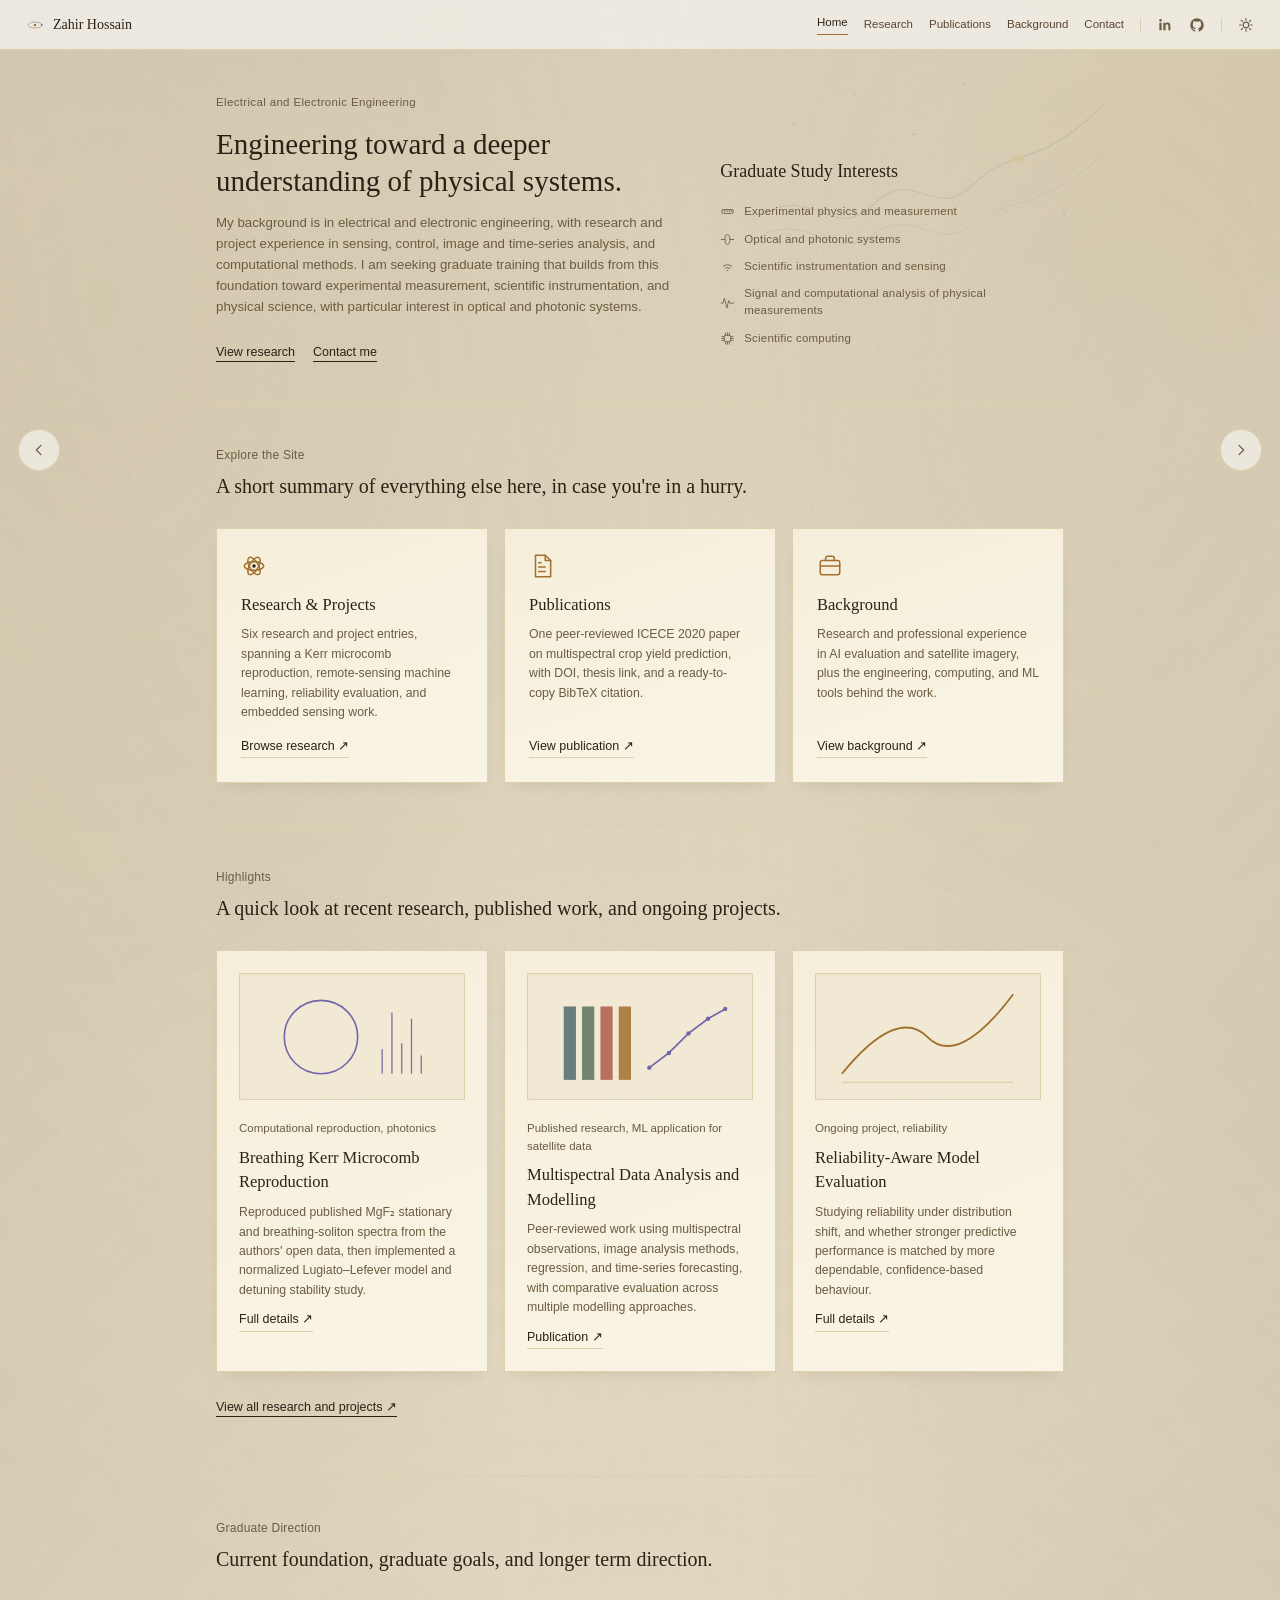
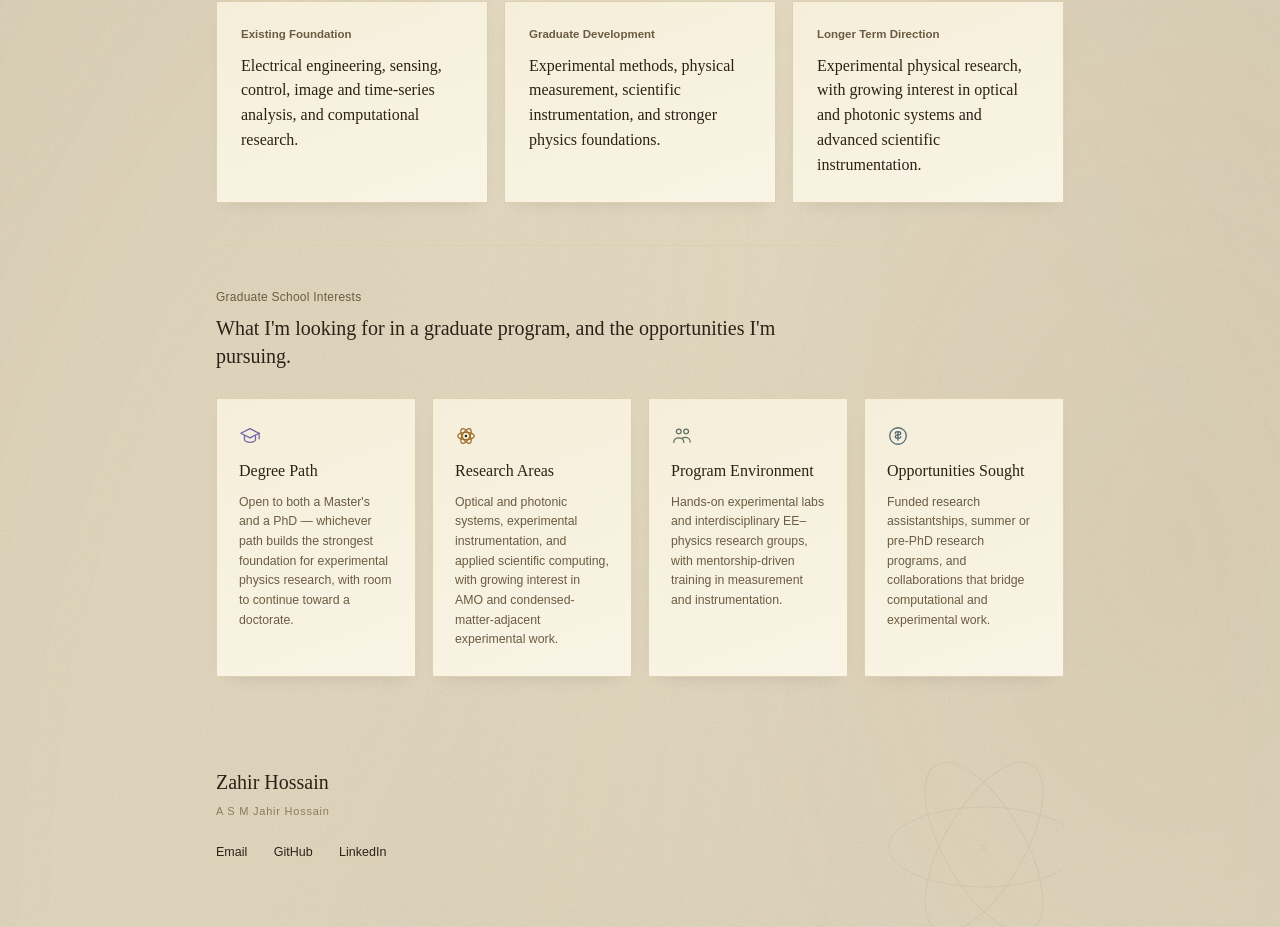
==== commit 7fd2c562: "Update index.html" ====
--- a/index.html
+++ b/index.html
@@ -18,7 +18,7 @@
 <meta name="color-scheme" content="dark light">
 <meta name="theme-color" content="#121113" media="(prefers-color-scheme: dark)">
 <meta name="theme-color" content="#f1e9d3" media="(prefers-color-scheme: light)">
-<title>Zahir Hossain — Electrical &amp; Electronic Engineering, Graduate Applicant</title>
+<title>Zahir Hossain</title>
 <meta name="description" content="Academic portfolio of A. S. M. Jahir Hossain (Zahir Hossain): research, publication, and engineering work in sensing, computation, and photonics, toward graduate study in experimental physics and instrumentation.">
 <link rel="canonical" href="https://zahir-hossain.github.io/">
 <meta property="og:type" content="website">
